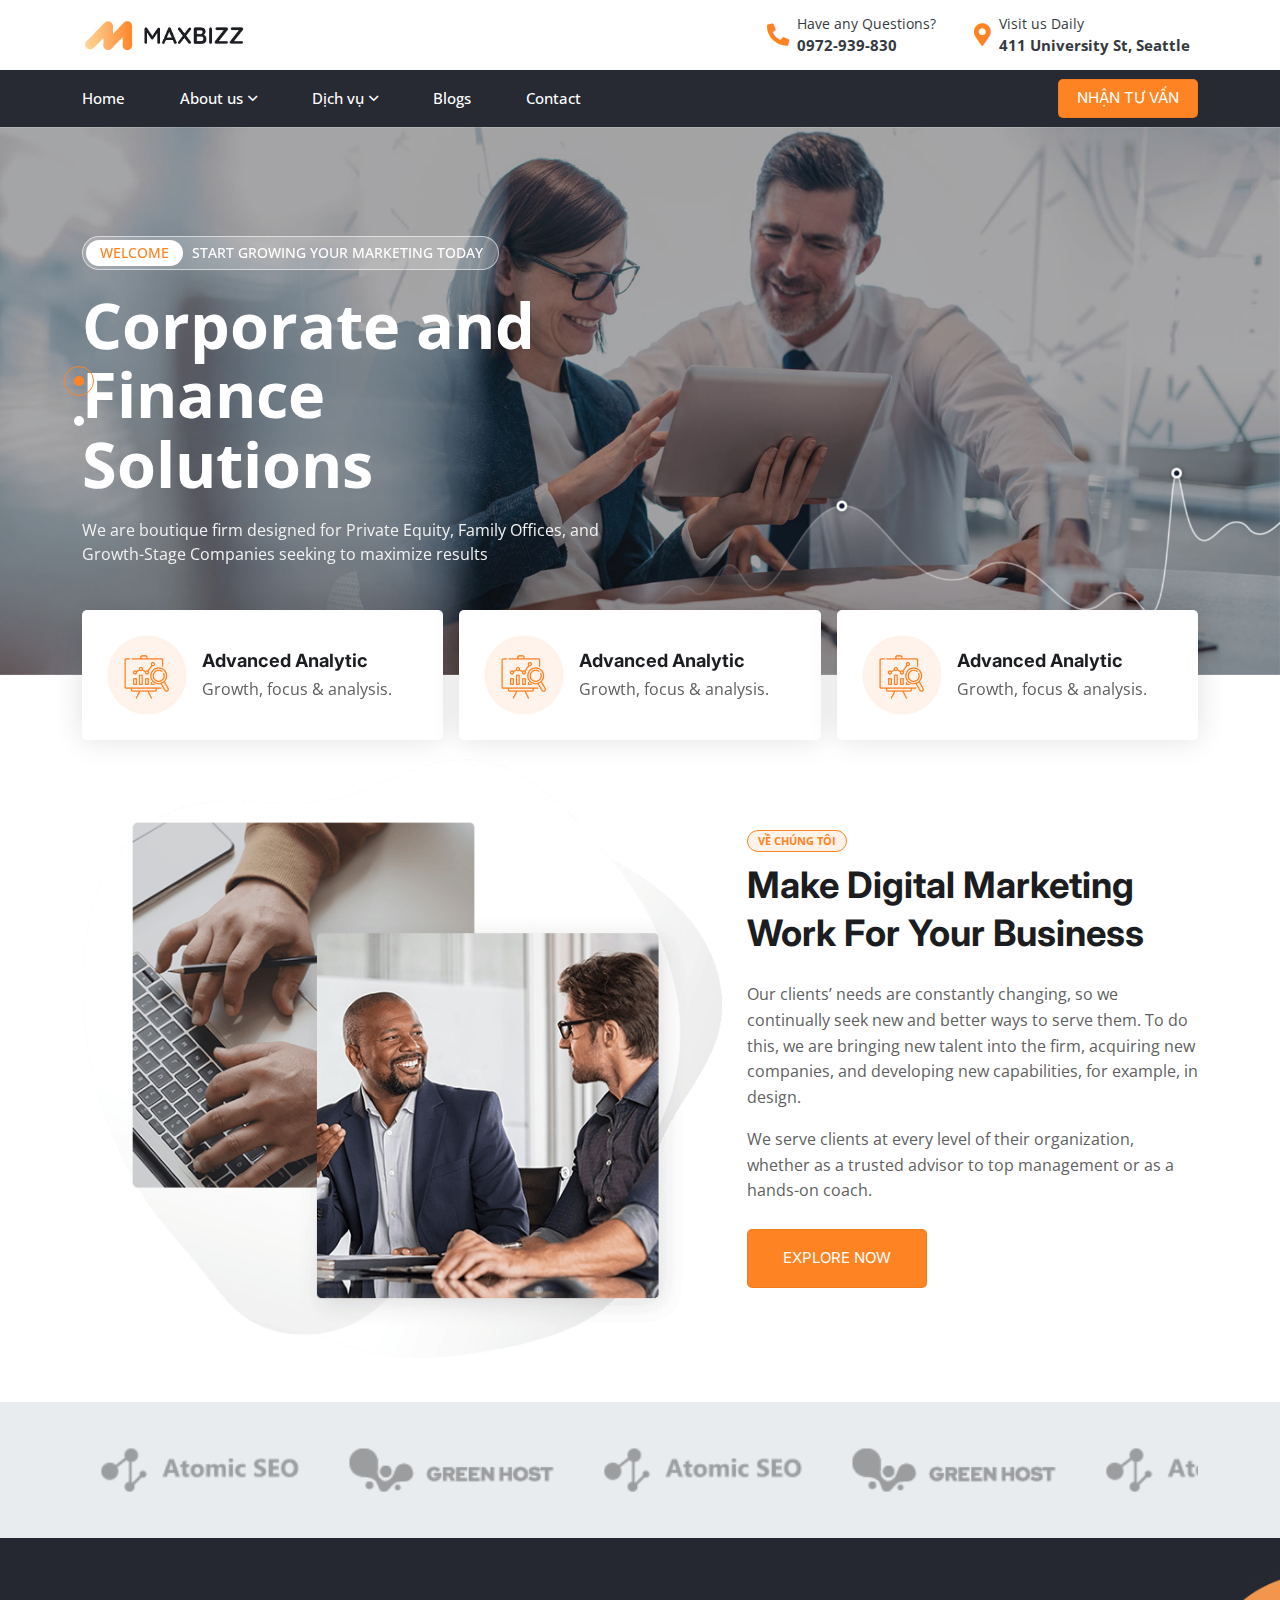
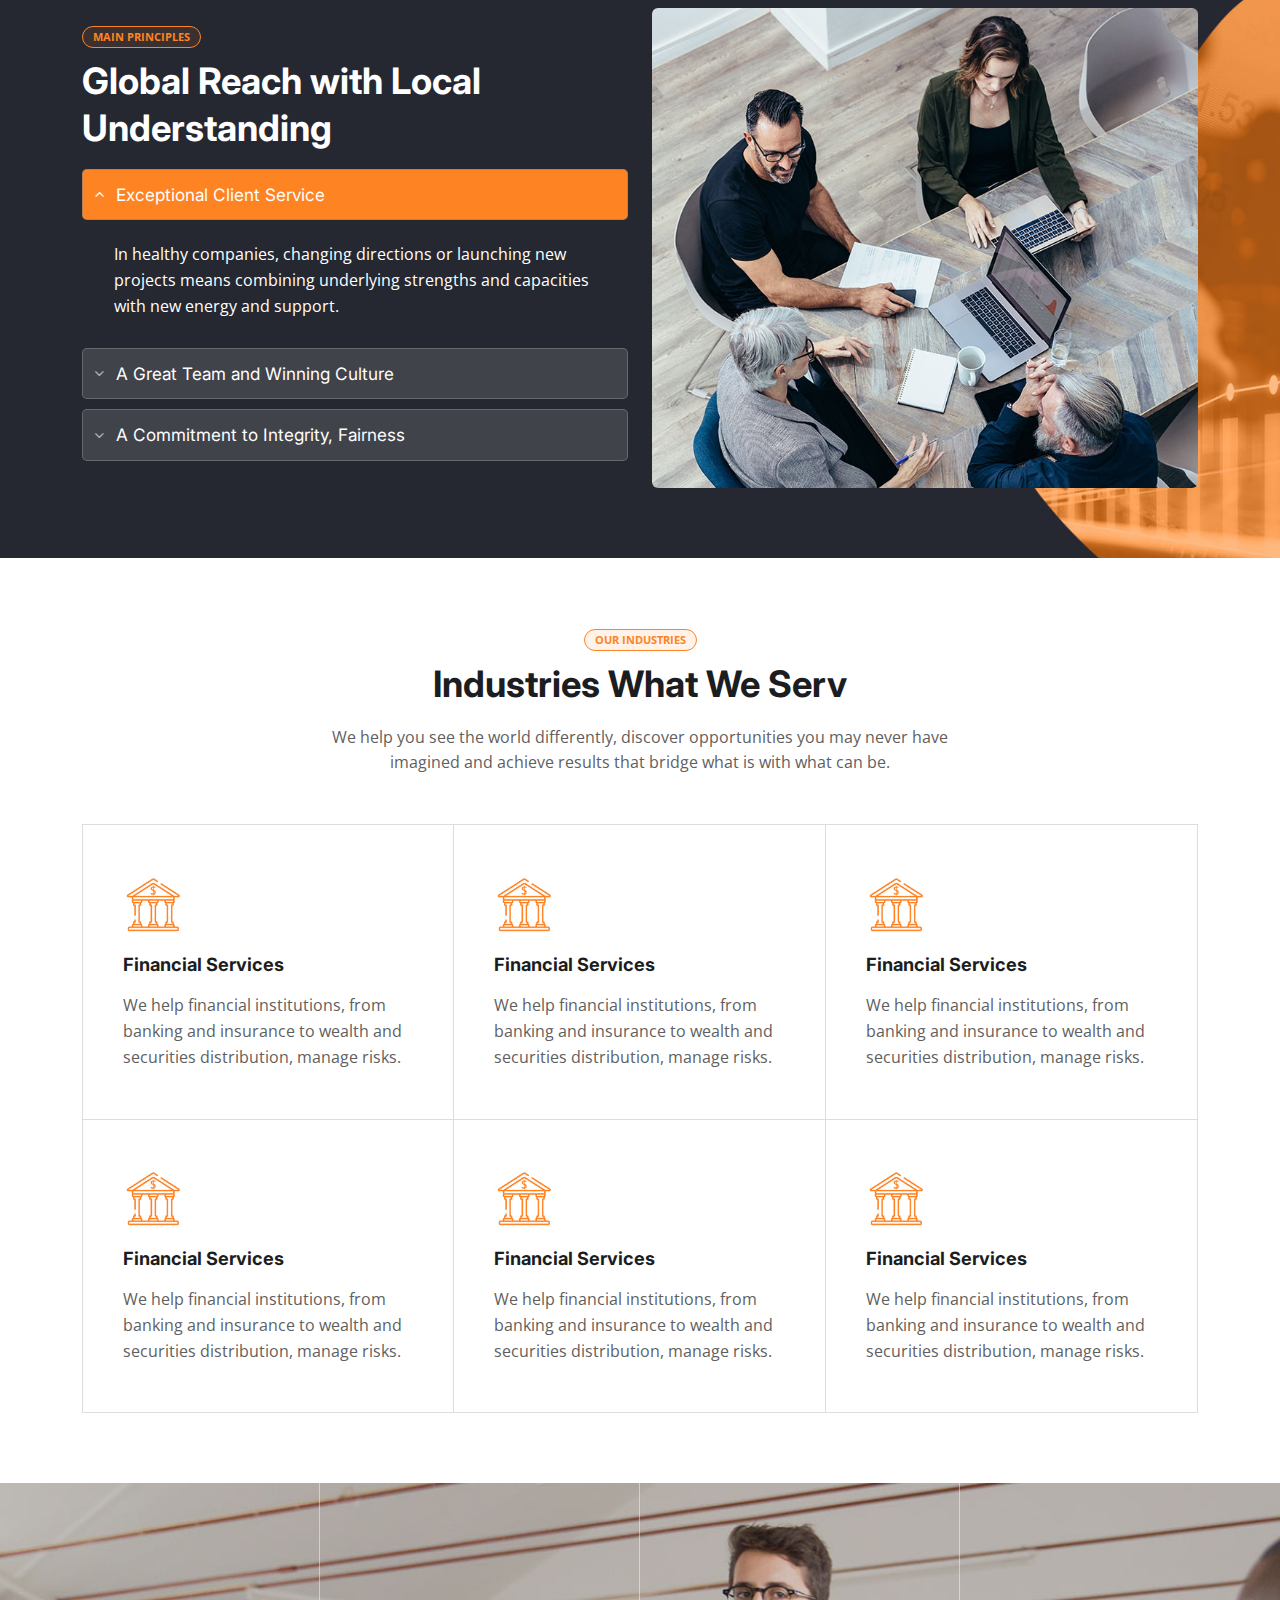
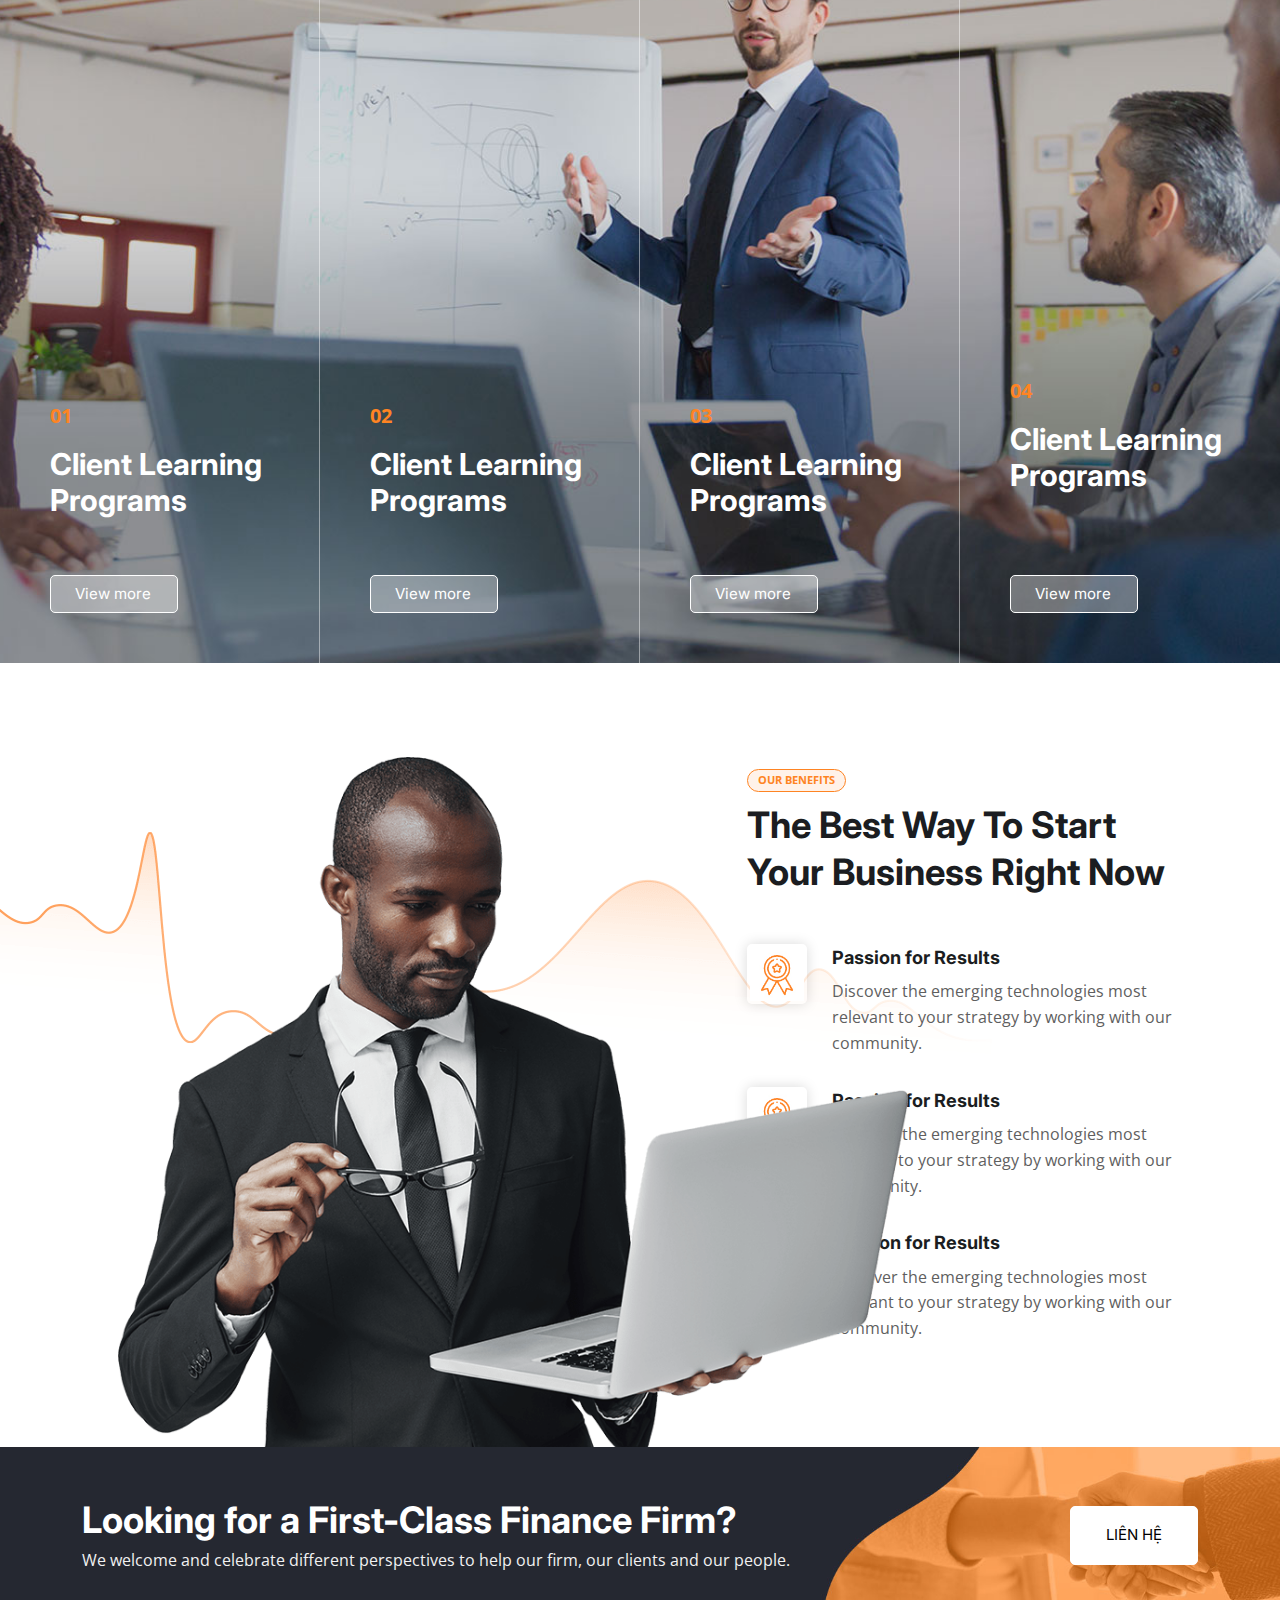
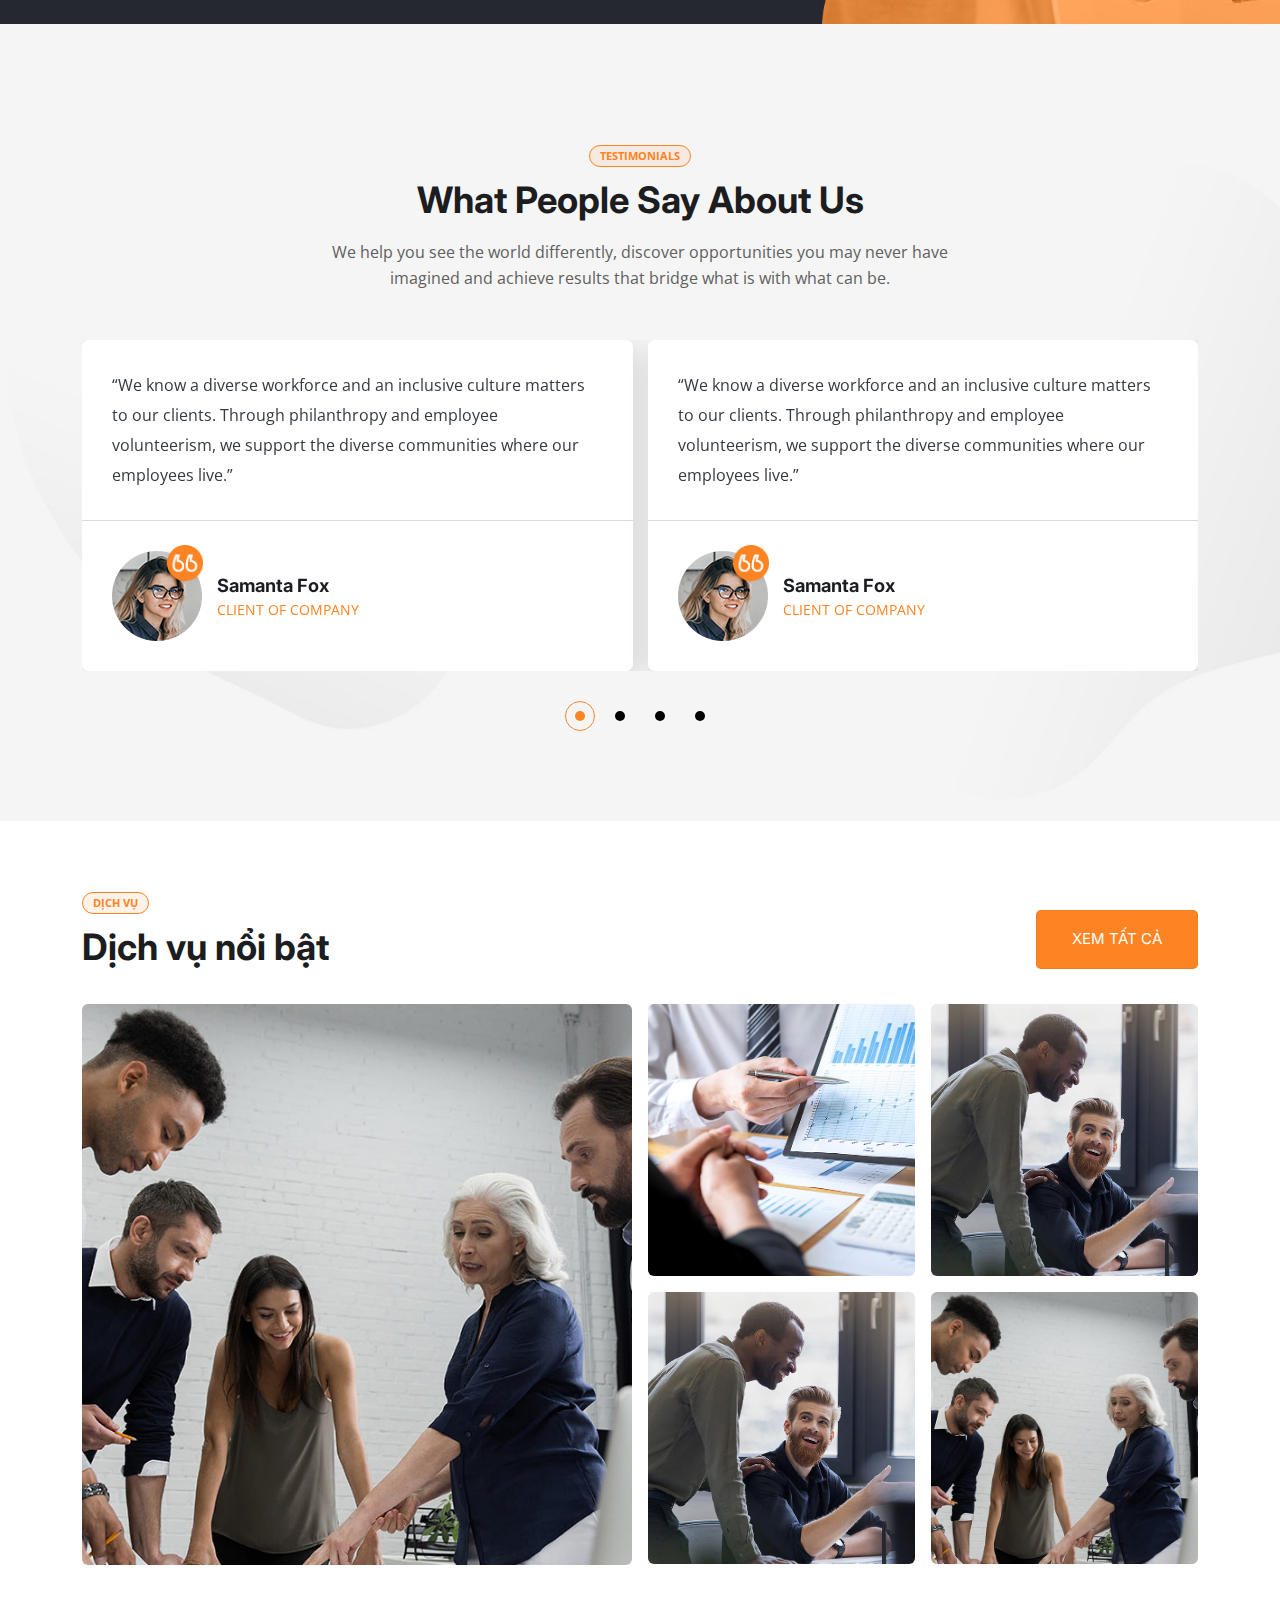
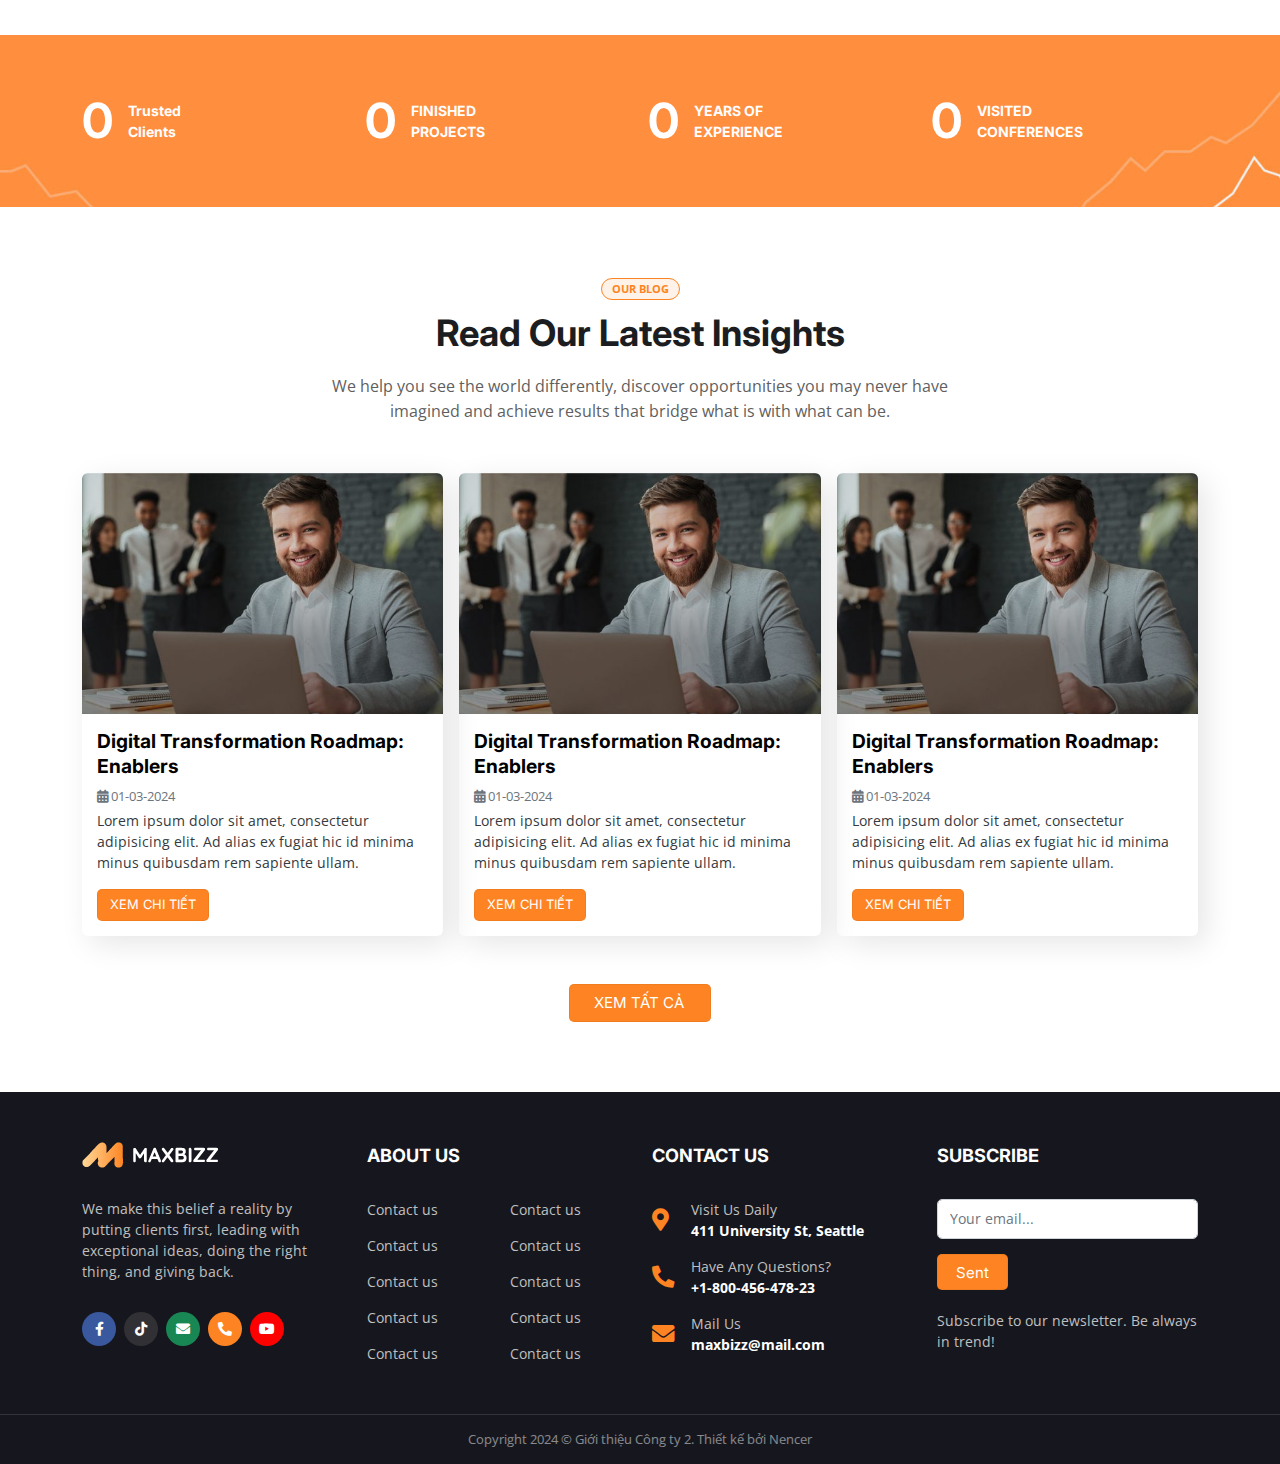
==== index.html @ 9e30296d "Update" ====
<!DOCTYPE html>
<html lang="vi">
<head>
	<meta charset="UTF-8">
	<meta name="viewport"
	      content="width=device-width, user-scalable=no, initial-scale=1.0, maximum-scale=1.0, minimum-scale=1.0">

	<title>Giới thiệu doanh nghiệp</title>
	<meta name="description" content="Giới thiệu doanh nghiệp">
	<meta name="author" content="">

	<meta property="og:title" content="Giới thiệu doanh nghiệp">
	<meta property="og:type" content="website">
	<meta property="og:url" content="">
	<meta property="og:description" content="Giới thiệu doanh nghiệp">
	<meta property="og:image" content="./assets/images/logo.png">

	<link rel="preconnect" href="https://fonts.googleapis.com">
	<link rel="preconnect" href="https://fonts.gstatic.com" crossorigin>
	<link href="https://fonts.googleapis.com/css2?family=Inter:wght@400;700&family=Open+Sans:ital,wght@0,300..800;1,300..800&display=swap"
	      rel="stylesheet">


	<link rel="icon" href="./assets/images/favicon.png">
	<link rel="apple-touch-icon" href="./assets/images/favicon.png">
	<link rel="stylesheet" href="./assets/plugins/bootstrap/css/bootstrap.min.css">
	<link rel="stylesheet" href="./assets/plugins/swiper/swiper-bundle.min.css">
	<link rel="stylesheet" href="./assets/plugins/fancybox/fancybox.min.css">
	<link rel="stylesheet" href="./assets/fonts/fontawesome/css/all.min.css">
	<link rel="stylesheet" href="./assets/css/base.css">
	<link rel="stylesheet" href="./assets/css/style.css">
	<link rel="stylesheet" href="./assets/css/responsive.css">

	<style>
		:root {
			--primary-color: #fe8423;
			--primary-hover: #e0741e;
			--primary-rgb: 254, 132, 35;
		}
	</style>
</head>
<body>

<div id="header" class="header">
	<div class="header-top">
		<div class="container">
			<div class="header-inner">
				<div class="header-logo">
					<a href="" class="d-inline-block align-middle">
						<img src="./assets/images/logo.jpg" height="40px" class="mw-100" alt="">
					</a>
				</div>
				<div class="header-contact">
					<div class="header-contact_item position-relative overflow-hidden">
						<div class="header-contact_item__icon">
							<i class="fas fa-phone-alt"></i>
						</div>
						<div class="header-contact_item__content">
							<div class="header-content_item__text">
								Have any Questions?
							</div>
							<div class="header-content_item__title">
								0972-939-830
							</div>
						</div>
						<a href="" class="stretched-link"></a>
					</div>
					<div class="header-contact_item position-relative overflow-hidden">
						<div class="header-contact_item__icon">
							<i class="fas fa-map-marker-alt"></i>
						</div>
						<div class="header-contact_item__content">
							<div class="header-content_item__text">
								Visit us Daily
							</div>
							<div class="header-content_item__title">
								411 University St, Seattle
							</div>
						</div>
						<a href="" class="stretched-link"></a>
					</div>
				</div>
				<div class="header-hamburger d-flex d-lg-none">
					<button type="button" class="hamburger-button" id="hamburger-button">
						<span></span>
						<span></span>
						<span></span>
						<span></span>
					</button>
				</div>
			</div>
		</div>
	</div>
	<div class="header-bottom">
		<div class="container">
			<div class="hstack justify-content-between">
				<div id="header-navigation" class="header-navigation">
					<ul>
						<li>
							<a href="">Home</a>
						</li>
						<li>
							<a href="">
								About us
								<i class="far fa-angle-down"></i>
							</a>
							<ul>
								<li>
									<a href="">Our Team</a>
								</li>
								<li>
									<a href="">Single Team</a>
								</li>
							</ul>
						</li>
						<li>
							<a href="">
								Dịch vụ
								<i class="far fa-angle-down"></i>
							</a>
							<ul>
								<li>
									<a href="">Dịch vụ 1</a>
								</li>
								<li>
									<a href="">Dịch vụ 2</a>
								</li>
								<li>
									<a href="">Dịch vụ 3</a>
								</li>
								<li>
									<a href="">Dịch vụ 4</a>
								</li>
								<li>
									<a href="">Dịch vụ 5</a>
								</li>
							</ul>
						</li>
						<li>
							<a href="">Blogs</a>
						</li>
						<li>
							<a href="">Contact</a>
						</li>
					</ul>
				</div>
				<div class="heading-button">
					<a class="button-theme button-theme_primary button-theme_small" href="./lien-he.html">Nhận tư
					                                                                                      vấn</a>
				</div>
			</div>
		</div>
	</div>
	<div class="header-overlay" id="header-overlay"></div>
</div>

<div id="main" class="main">
	<div class="section-hero">
		<div class="slider-theme position-relative" id="slider-hero">
			<div class="swiper">
				<div class="swiper-wrapper">
					<div class="swiper-slide">
						<div class="hero-item">
							<div class="hero-bg background-cover"
							     style="background-image: url('./assets/images/hero-1.jpg')"></div>
							<div class="hero-content">
								<div class="container">
									<div class="row">
										<div class="col-lg-6">
											<div class="hero-content_sub">
												<div class="hero-content_sub__inner">
													<span>
														Welcome
													</span>
													Start growing your marketing today
												</div>
											</div>
											<div class="hero-content_title">
												Corporate and <br>
												Finance Solutions
											</div>
											<div class="hero-content_desc">
												We are boutique firm designed for Private Equity, Family Offices, and
												Growth-Stage Companies seeking to maximize results
											</div>
										</div>
									</div>
								</div>
							</div>
						</div>
					</div>
					<div class="swiper-slide">
						<div class="hero-item">
							<div class="hero-bg background-cover"
							     style="background-image: url('./assets/images/hero-2.jpg')"></div>
							<div class="hero-content">
								<div class="container">
									<div class="row">
										<div class="col-lg-6">
											<div class="hero-content_sub">
												<div class="hero-content_sub__inner">
													<span>
														Welcome
													</span>
													Start growing your marketing today
												</div>
											</div>
											<div class="hero-content_title">
												Corporate and <br>
												Finance Solutions
											</div>
											<div class="hero-content_desc">
												We are boutique firm designed for Private Equity, Family Offices, and
												Growth-Stage Companies seeking to maximize results
											</div>
										</div>
									</div>
								</div>
							</div>
						</div>
					</div>
				</div>
			</div>
			<div class="slider-pagination"></div>
		</div>
	</div>
	<div class="section-gap section-icons">
		<div class="container">
			<div class="row g-0 g-md-3">
				<div class="col-md-4">
					<div class="icon-box">
						<div class="icon-image">
							<img src="./assets/images/icon-1.jpg" class="img-fluid" alt="">
						</div>
						<div class="icon-content">
							<div class="icon-content_title">
								Advanced Analytic
							</div>
							<div class="icon-content_desc">
								<p>Growth, focus &amp; analysis.</p>
							</div>
						</div>
					</div>
				</div>
				<div class="col-md-4">
					<div class="icon-box">
						<div class="icon-image">
							<img src="./assets/images/icon-1.jpg" class="img-fluid" alt="">
						</div>
						<div class="icon-content">
							<div class="icon-content_title">
								Advanced Analytic
							</div>
							<div class="icon-content_desc">
								<p>Growth, focus &amp; analysis.</p>
							</div>
						</div>
					</div>
				</div>
				<div class="col-md-4">
					<div class="icon-box">
						<div class="icon-image">
							<img src="./assets/images/icon-1.jpg" class="img-fluid" alt="">
						</div>
						<div class="icon-content">
							<div class="icon-content_title">
								Advanced Analytic
							</div>
							<div class="icon-content_desc">
								<p>Growth, focus &amp; analysis.</p>
							</div>
						</div>
					</div>
				</div>
			</div>
		</div>
	</div>
	<div class="section-gap section-introduction">
		<div class="container">
			<div class="row align-items-center">
				<div class="col-lg-7">
					<div class="introduction-image">
						<img src="./assets/images/intro-1.png" class="img-fluid w-100" alt="">
					</div>
				</div>
				<div class="col-lg-5">
					<div class="section-heading mb-0">
						<div class="heading-sub">
							<span class="heading-sub_inner">
								Về chúng tôi
							</span>
						</div>
						<div class="heading-title">
							Make Digital Marketing <br>
							Work For Your Business
						</div>
						<div class="heading-desc">
							<p>Our clients’ needs are constantly changing, so we continually seek new and better ways to
							   serve them. To do this, we are bringing new talent into the firm, acquiring new
							   companies, and developing new capabilities, for example, in design.
							</p>
							<p>
								We serve clients at every level of their organization, whether as a trusted advisor to
								top management or as a hands-on coach.
							</p>
						</div>
						<div class="header-button">
							<a href="" class="button-theme button-theme_primary">
								EXPLORE NOW
							</a>
						</div>
					</div>
				</div>
			</div>
		</div>
	</div>
	<div class="section-gap section-logos">
		<div class="container">
			<div class="slider-theme position-relative" id="slider-logos">
				<div class="swiper">
					<div class="swiper-wrapper">
						<div class="swiper-slide">
							<div class="logo-item">
								<img src="./assets/images/logo-1.png" class="img-fluid w-100" alt="">
							</div>
						</div>
						<div class="swiper-slide">
							<div class="logo-item">
								<img src="./assets/images/logo-2.png" class="img-fluid w-100" alt="">
							</div>
						</div>
						<div class="swiper-slide">
							<div class="logo-item">
								<img src="./assets/images/logo-1.png" class="img-fluid w-100" alt="">
							</div>
						</div>
						<div class="swiper-slide">
							<div class="logo-item">
								<img src="./assets/images/logo-2.png" class="img-fluid w-100" alt="">
							</div>
						</div>
						<div class="swiper-slide">
							<div class="logo-item">
								<img src="./assets/images/logo-1.png" class="img-fluid w-100" alt="">
							</div>
						</div>
						<div class="swiper-slide">
							<div class="logo-item">
								<img src="./assets/images/logo-2.png" class="img-fluid w-100" alt="">
							</div>
						</div>
						<div class="swiper-slide">
							<div class="logo-item">
								<img src="./assets/images/logo-1.png" class="img-fluid w-100" alt="">
							</div>
						</div>
						<div class="swiper-slide">
							<div class="logo-item">
								<img src="./assets/images/logo-2.png" class="img-fluid w-100" alt="">
							</div>
						</div>
						<div class="swiper-slide">
							<div class="logo-item">
								<img src="./assets/images/logo-1.png" class="img-fluid w-100" alt="">
							</div>
						</div>
						<div class="swiper-slide">
							<div class="logo-item">
								<img src="./assets/images/logo-2.png" class="img-fluid w-100" alt="">
							</div>
						</div>
						<div class="swiper-slide">
							<div class="logo-item">
								<img src="./assets/images/logo-1.png" class="img-fluid w-100" alt="">
							</div>
						</div>
						<div class="swiper-slide">
							<div class="logo-item">
								<img src="./assets/images/logo-2.png" class="img-fluid w-100" alt="">
							</div>
						</div>
						<div class="swiper-slide">
							<div class="logo-item">
								<img src="./assets/images/logo-1.png" class="img-fluid w-100" alt="">
							</div>
						</div>
						<div class="swiper-slide">
							<div class="logo-item">
								<img src="./assets/images/logo-2.png" class="img-fluid w-100" alt="">
							</div>
						</div>
					</div>
				</div>
			</div>
		</div>
	</div>
	<div class="section-gap section-principles"
	     style="background-image: url('./assets/images/bg-principles.jpg')">
		<div class="container">
			<div class="row align-items-center">
				<div class="col-md-6">
					<div class="section-heading mb-3">
						<div class="heading-sub">
							<span class="heading-sub_inner">
								MAIN PRINCIPLES
							</span>
						</div>
						<div class="heading-title text-white mb-0">
							Global Reach with Local Understanding
						</div>
					</div>
					<div class="principles-accordions" id="principles-accordions">
						<div class="accordion-item">
							<button class="accordion-button" type="button" data-bs-toggle="collapse"
							        data-bs-target="#principles-accordions-1" aria-expanded="true">
								<i class="fal fa-angle-down"></i>Exceptional Client Service
							</button>
							<div id="principles-accordions-1" class="accordion-collapse collapse show"
							     data-bs-parent="#principles-accordions">
								<div class="accordion-body">
									<p>
										In healthy companies, changing directions or launching new projects means
										combining underlying strengths and capacities with new energy and support.
									</p>
								</div>
							</div>
						</div>
						<div class="accordion-item">
							<button class="accordion-button" type="button" data-bs-toggle="collapse"
							        data-bs-target="#principles-accordions-2" aria-expanded="false">
								<i class="fal fa-angle-down"></i>A Great Team and Winning Culture
							</button>
							<div id="principles-accordions-2" class="accordion-collapse collapse"
							     data-bs-parent="#principles-accordions">
								<div class="accordion-body">
									<p>
										In healthy companies, changing directions or launching new projects means
										combining underlying strengths and capacities with new energy and support.
									</p>
								</div>
							</div>
						</div>
						<div class="accordion-item">
							<button class="accordion-button" type="button" data-bs-toggle="collapse"
							        data-bs-target="#principles-accordions-3" aria-expanded="false">
								<i class="fal fa-angle-down"></i>A Commitment to Integrity, Fairness
							</button>
							<div id="principles-accordions-3" class="accordion-collapse collapse"
							     data-bs-parent="#principles-accordions">
								<div class="accordion-body">
									<p>
										In healthy companies, changing directions or launching new projects means
										combining underlying strengths and capacities with new energy and support.
									</p>
								</div>
							</div>
						</div>
					</div>
				</div>
				<div class="col-md-6">
					<div class="rounded-2 overflow-hidden">
						<img src="./assets/images/img-principles.jpg" class="img-fluid w-100" alt="">
					</div>
				</div>
			</div>
		</div>
	</div>
	<div class="section-gap section-industries">
		<div class="container">
			<div class="section-heading text-center mb-lg-5">
				<div class="heading-sub">
					<span class="heading-sub_inner">
						OUR INDUSTRIES

					</span>
				</div>
				<div class="heading-title mb-3">
					Industries What We Serv
				</div>
				<div class="heading-desc">
					<p>We help you see the world differently, discover opportunities you may never have
						<br>imagined and achieve results that bridge what is with what can be.
					</p>
				</div>
			</div>
			<div class="industries-grid">
				<div class="industries-item">
					<div class="industries-item_inner">
						<div class="industries-item_icon">
							<img src="./assets/images/industries-1.jpg" alt="">
						</div>
						<div class="industries-item_title">
							Financial Services
						</div>
						<div class="industries-item_desc">
							<p>
								We help financial institutions, from banking and insurance to wealth and securities
								distribution, manage risks.
							</p>
						</div>
					</div>
				</div>
				<div class="industries-item">
					<div class="industries-item_inner">
						<div class="industries-item_icon">
							<img src="./assets/images/industries-1.jpg" alt="">
						</div>
						<div class="industries-item_title">
							Financial Services
						</div>
						<div class="industries-item_desc">
							<p>
								We help financial institutions, from banking and insurance to wealth and securities
								distribution, manage risks.
							</p>
						</div>
					</div>
				</div>
				<div class="industries-item">
					<div class="industries-item_inner">
						<div class="industries-item_icon">
							<img src="./assets/images/industries-1.jpg" alt="">
						</div>
						<div class="industries-item_title">
							Financial Services
						</div>
						<div class="industries-item_desc">
							<p>
								We help financial institutions, from banking and insurance to wealth and securities
								distribution, manage risks.
							</p>
						</div>
					</div>
				</div>
				<div class="industries-item">
					<div class="industries-item_inner">
						<div class="industries-item_icon">
							<img src="./assets/images/industries-1.jpg" alt="">
						</div>
						<div class="industries-item_title">
							Financial Services
						</div>
						<div class="industries-item_desc">
							<p>
								We help financial institutions, from banking and insurance to wealth and securities
								distribution, manage risks.
							</p>
						</div>
					</div>
				</div>
				<div class="industries-item">
					<div class="industries-item_inner">
						<div class="industries-item_icon">
							<img src="./assets/images/industries-1.jpg" alt="">
						</div>
						<div class="industries-item_title">
							Financial Services
						</div>
						<div class="industries-item_desc">
							<p>
								We help financial institutions, from banking and insurance to wealth and securities
								distribution, manage risks.
							</p>
						</div>
					</div>
				</div>
				<div class="industries-item">
					<div class="industries-item_inner">
						<div class="industries-item_icon">
							<img src="./assets/images/industries-1.jpg" alt="">
						</div>
						<div class="industries-item_title">
							Financial Services
						</div>
						<div class="industries-item_desc">
							<p>
								We help financial institutions, from banking and insurance to wealth and securities
								distribution, manage risks.
							</p>
						</div>
					</div>
				</div>
			</div>
		</div>
	</div>
	<div class="section-gap section-services"
	     style="background-image: url('./assets/images/bg-service.jpg')">
		<div class="service-list" id="handleTranslateService">
			<div class="service-item handleTranslateServiceItem">
				<div class="service-item_header">
					<div class="service-item_number">
						01
					</div>
					<div class="service-item_title">
						Client Learning <br>Programs
					</div>
				</div>
				<div class="service-item_text handleTranslateServiceItemText">
					<p>
						Accelerate your innovation and transformation with a fully integrated suite of capabilities that
						puts digital at the heart of everything you do.
					</p>
				</div>
				<div class="service-item_button">
					<a href="" class="button-theme button-theme_small button-theme_opacity button-theme_icon">
						<span>View more</span>
						<i class="fal fa-angle-right"></i>
					</a>
				</div>
			</div>
			<div class="service-item handleTranslateServiceItem">
				<div class="service-item_header">
					<div class="service-item_number">
						02
					</div>
					<div class="service-item_title">
						Client Learning <br>Programs
					</div>
				</div>
				<div class="service-item_text handleTranslateServiceItemText">
					<p>
						Accelerate your innovation and transformation with a fully integrated suite of capabilities that
						puts digital at the heart of everything you do.
					</p>
				</div>
				<div class="service-item_button">
					<a href="" class="button-theme button-theme_small button-theme_opacity button-theme_icon">
						<span>View more</span>
						<i class="fal fa-angle-right"></i>
					</a>
				</div>
			</div>
			<div class="service-item handleTranslateServiceItem">
				<div class="service-item_header">
					<div class="service-item_number">
						03
					</div>
					<div class="service-item_title">
						Client Learning <br>Programs
					</div>
				</div>
				<div class="service-item_text handleTranslateServiceItemText">
					<p>
						Accelerate your innovation and transformation with a fully integrated suite of capabilities that
						puts digital at the heart of everything you do.
					</p>
				</div>
				<div class="service-item_button">
					<a href="" class="button-theme button-theme_small button-theme_opacity button-theme_icon">
						<span>View more</span>
						<i class="fal fa-angle-right"></i>
					</a>
				</div>
			</div>
			<div class="service-item handleTranslateServiceItem">
				<div class="service-item_header">
					<div class="service-item_number">
						04
					</div>
					<div class="service-item_title">
						Client Learning <br>Programs
					</div>
				</div>
				<div class="service-item_text handleTranslateServiceItemText">
					<p>
						Accelerate your innovation and transformation with a fully integrated suite of capabilities that
						puts digital at the heart of everything you do.
					</p>
					<p>
						Accelerate your innovation and transformation with a fully integrated suite of capabilities that
						puts digital at the heart of everything you do.
					</p>
				</div>
				<div class="service-item_button">
					<a href="" class="button-theme button-theme_small button-theme_opacity button-theme_icon">
						<span>View more</span>
						<i class="fal fa-angle-right"></i>
					</a>
				</div>
			</div>
		</div>
	</div>
	<div class="section-gap section-benefits"
	     style="background-image: url('./assets/images/bg-benefits.png')">
		<div class="benefits-bg" style="background-image: url('./assets/images/img-benefits.png')"></div>
		<div class="container">
			<div class="row justify-content-end">
				<div class="col-md-5">
					<div class="section-heading mb-5">
						<div class="heading-sub">
							<span class="heading-sub_inner">
								OUR BENEFITS
							</span>
						</div>
						<div class="heading-title">
							The Best Way To Start Your Business Right Now
						</div>
					</div>
					<div class="benefits-list">
						<div class="benefits-item">
							<div class="benefits-item_icon">
								<img src="./assets/images/benefits-icon.jpg" class="img-fluid" alt="">
							</div>
							<div class="benefits-item_content">
								<div class="benefits-item_title">
									Passion for Results
								</div>
								<div class="benefits-item_desc">
									<p>
										Discover the emerging technologies most relevant to your strategy by working
										with our community.
									</p>
								</div>
							</div>
						</div>
						<div class="benefits-item">
							<div class="benefits-item_icon">
								<img src="./assets/images/benefits-icon.jpg" class="img-fluid" alt="">
							</div>
							<div class="benefits-item_content">
								<div class="benefits-item_title">
									Passion for Results
								</div>
								<div class="benefits-item_desc">
									<p>
										Discover the emerging technologies most relevant to your strategy by working
										with our community.
									</p>
								</div>
							</div>
						</div>
						<div class="benefits-item">
							<div class="benefits-item_icon">
								<img src="./assets/images/benefits-icon.jpg" class="img-fluid" alt="">
							</div>
							<div class="benefits-item_content">
								<div class="benefits-item_title">
									Passion for Results
								</div>
								<div class="benefits-item_desc">
									<p>
										Discover the emerging technologies most relevant to your strategy by working
										with our community.
									</p>
								</div>
							</div>
						</div>
					</div>
				</div>
			</div>
		</div>
	</div>
	<div class="section-gap section-banner"
	     style="background-image: url('./assets/images/bg-banner.jpg')">
		<div class="container">
			<div class="row g-3 align-items-center">
				<div class="col-md-9 col-12">
					<div class="section-heading mb-0">
						<div class="heading-title mb-1 text-white">
							Looking for a First-Class Finance Firm?
						</div>
						<div class="heading-desc mb-0">
							We welcome and celebrate different perspectives to help our firm, our clients and our
							people.
						</div>
					</div>
				</div>
				<div class="col-md-3 col-12 text-md-end">
					<a href="" class="button-theme button-theme_light">
						Liên hệ
					</a>
				</div>
			</div>
		</div>
	</div>
	<div class="section-gap section-testimonials"
	     style="background-image: url('./assets/images/bg-testimonials.jpg')">
		<div class="container">
			<div class="section-heading text-center mb-lg-5">
				<div class="heading-sub">
					<span class="heading-sub_inner">
						TESTIMONIALS
					</span>
				</div>
				<div class="heading-title mb-3">
					What People Say About Us
				</div>
				<div class="heading-desc">
					<p>We help you see the world differently, discover opportunities you may never have
						<br>imagined and achieve results that bridge what is with what can be.
					</p>
				</div>
			</div>
			<div class="slider-theme position-relative" id="slider-testimonials">
				<div class="swiper h-auto">
					<div class="swiper-wrapper h-auto">
						<div class="swiper-slide h-100">
							<div class="testimonials-card card border-0">
								<div class="card-text">
									<p>
										“We know a diverse workforce and an inclusive culture matters to our clients.
										Through philanthropy and employee volunteerism, we support the diverse
										communities where our employees live.”
									</p>
								</div>
								<div class="card-body">
									<div class="card-image">
										<div class="card-image_avatar">
											<img src="./assets/images/img-testimonials.png" class="img-fluid" alt="">
										</div>
										<div class="card-image_icon">
											<img src="./assets/images/icon-testimonials.png" class="img-fluid" alt="">
										</div>
									</div>
									<div class="card-content">
										<div class="card-title">
											Samanta Fox
										</div>
										<div class="card-sub">
											Client of company
										</div>
									</div>
								</div>
							</div>
						</div>
						<div class="swiper-slide h-100">
							<div class="testimonials-card card border-0">
								<div class="card-text">
									<p>
										“We know a diverse workforce and an inclusive culture matters to our clients.
										Through philanthropy and employee volunteerism, we support the diverse
										communities where our employees live.”
									</p>
								</div>
								<div class="card-body">
									<div class="card-image">
										<div class="card-image_avatar">
											<img src="./assets/images/img-testimonials.png" class="img-fluid" alt="">
										</div>
										<div class="card-image_icon">
											<img src="./assets/images/icon-testimonials.png" class="img-fluid" alt="">
										</div>
									</div>
									<div class="card-content">
										<div class="card-title">
											Samanta Fox
										</div>
										<div class="card-sub">
											Client of company
										</div>
									</div>
								</div>
							</div>
						</div>
						<div class="swiper-slide h-100">
							<div class="testimonials-card card border-0">
								<div class="card-text">
									<p>
										“We know a diverse workforce and an inclusive culture matters to our clients.
										Through philanthropy and employee volunteerism, we support the diverse
										communities where our employees live.”
									</p>
								</div>
								<div class="card-body">
									<div class="card-image">
										<div class="card-image_avatar">
											<img src="./assets/images/img-testimonials.png" class="img-fluid" alt="">
										</div>
										<div class="card-image_icon">
											<img src="./assets/images/icon-testimonials.png" class="img-fluid" alt="">
										</div>
									</div>
									<div class="card-content">
										<div class="card-title">
											Samanta Fox
										</div>
										<div class="card-sub">
											Client of company
										</div>
									</div>
								</div>
							</div>
						</div>
						<div class="swiper-slide h-100">
							<div class="testimonials-card card border-0">
								<div class="card-text">
									<p>
										“We know a diverse workforce and an inclusive culture matters to our clients.
										Through philanthropy and employee volunteerism, we support the diverse
										communities where our employees live.”
									</p>
								</div>
								<div class="card-body">
									<div class="card-image">
										<div class="card-image_avatar">
											<img src="./assets/images/img-testimonials.png" class="img-fluid" alt="">
										</div>
										<div class="card-image_icon">
											<img src="./assets/images/icon-testimonials.png" class="img-fluid" alt="">
										</div>
									</div>
									<div class="card-content">
										<div class="card-title">
											Samanta Fox
										</div>
										<div class="card-sub">
											Client of company
										</div>
									</div>
								</div>
							</div>
						</div>
						<div class="swiper-slide h-100">
							<div class="testimonials-card card border-0">
								<div class="card-text">
									<p>
										“We know a diverse workforce and an inclusive culture matters to our clients.
										Through philanthropy and employee volunteerism, we support the diverse
										communities where our employees live.”
									</p>
								</div>
								<div class="card-body">
									<div class="card-image">
										<div class="card-image_avatar">
											<img src="./assets/images/img-testimonials.png" class="img-fluid" alt="">
										</div>
										<div class="card-image_icon">
											<img src="./assets/images/icon-testimonials.png" class="img-fluid" alt="">
										</div>
									</div>
									<div class="card-content">
										<div class="card-title">
											Samanta Fox
										</div>
										<div class="card-sub">
											Client of company
										</div>
									</div>
								</div>
							</div>
						</div>
					</div>
				</div>
				<div class="slider-pagination"></div>
			</div>
		</div>
	</div>
	<div class="section-gap section-portfolio">
		<div class="container">
			<div class="d-lg-flex align-items-center gap-3 mb-3">
				<div class="section-heading mb-0">
					<div class="heading-sub">
						<span class="heading-sub_inner">
							Dịch vụ
						</span>
					</div>
					<div class="heading-title mb-3">
						Dịch vụ nổi bật
					</div>
				</div>
				<div class="text-lg-end text-center ms-lg-auto">
					<a href="" class="button-theme button-theme_primary w-100">
						Xem tất cả
					</a>
				</div>
			</div>
			<div class="row g-3">
				<div class="col-lg-6">
					<div class="portfolio-card card border-0">
						<div class="card-image ratio">
							<img src="./assets/images/portfolio-1.jpg" class="img-fluid" alt="">
						</div>
						<div class="card-content">
							<div class="card-title">Dịch vụ 1</div>
							<div class="card-text">
								Business
							</div>
						</div>
						<a href="" class="stretched-link"></a>
					</div>
				</div>
				<div class="col-lg-6">
					<div class="row g-3">
						<div class="col-6">
							<div class="portfolio-card card border-0">
								<div class="card-image ratio">
									<img src="./assets/images/portfolio-2.jpg" class="img-fluid" alt="">
								</div>
								<div class="card-content">
									<div class="card-title">Dịch vụ 2</div>
									<div class="card-text">
										Business
									</div>
								</div>
								<a href="" class="stretched-link"></a>
							</div>
						</div>
						<div class="col-6">
							<div class="portfolio-card card border-0">
								<div class="card-image ratio">
									<img src="./assets/images/portfolio-3.jpg" class="img-fluid" alt="">
								</div>
								<div class="card-content">
									<div class="card-title">Dịch vụ 3</div>
									<div class="card-text">
										Business
									</div>
								</div>
								<a href="" class="stretched-link"></a>
							</div>
						</div>
						<div class="col-6">
							<div class="portfolio-card card border-0">
								<div class="card-image ratio">
									<img src="./assets/images/portfolio-3.jpg" class="img-fluid" alt="">
								</div>
								<div class="card-content">
									<div class="card-title">Dịch vụ 3</div>
									<div class="card-text">
										Business
									</div>
								</div>
								<a href="" class="stretched-link"></a>
							</div>
						</div>
						<div class="col-6">
							<div class="portfolio-card card border-0">
								<div class="card-image ratio">
									<img src="./assets/images/portfolio-1.jpg" class="img-fluid" alt="">
								</div>
								<div class="card-content">
									<div class="card-title">Dịch vụ 4</div>
									<div class="card-text">
										Business
									</div>
								</div>
								<a href="" class="stretched-link"></a>
							</div>
						</div>
					</div>
				</div>
			</div>
		</div>
	</div>
	<div class="section-gap section-counter" id="handleCounter"
	     style="background-image: url('./assets/images/bg-counter.jpg')">
		<div class="container">
			<div class="row row-cols-2 row-cols-lg-4 g-3">
				<div class="col">
					<div class="counter-item">
						<div class="counter-item_number handleCounterItem" data-value="350">
							0
						</div>
						<div class="counter-item_title">
							Trusted
							<br>
							Clients
						</div>
					</div>
				</div>
				<div class="col">
					<div class="counter-item">
						<div class="counter-item_number handleCounterItem" data-value="215">
							0
						</div>
						<div class="counter-item_title">
							FINISHED
							<br>
							PROJECTS
						</div>
					</div>
				</div>
				<div class="col">
					<div class="counter-item">
						<div class="counter-item_number handleCounterItem" data-value="15">
							0
						</div>
						<div class="counter-item_title">
							YEARS OF
							<br>
							EXPERIENCE
						</div>
					</div>
				</div>
				<div class="col">
					<div class="counter-item">
						<div class="counter-item_number handleCounterItem" data-value="36">
							0
						</div>
						<div class="counter-item_title">
							VISITED
							<br>
							CONFERENCES
						</div>
					</div>
				</div>
			</div>
		</div>
	</div>
	<div class="section-gap section-article">
		<div class="container">
			<div class="section-heading text-center mb-lg-5">
				<div class="heading-sub">
					<span class="heading-sub_inner">
						OUR BLOG
					</span>
				</div>
				<div class="heading-title mb-3">
					Read Our Latest Insights
				</div>
				<div class="heading-desc">
					<p>We help you see the world differently, discover opportunities you may never have
						<br>imagined and achieve results that bridge what is with what can be.
					</p>
				</div>
			</div>
			<div class="row g-3">
				<div class="col-lg-4">
					<div class="article-card">
						<div class="card-image">
							<div class="ratio ratio-3x2">
								<img src="./assets/images/article-1.jpg" class="img-fluid" alt="">
							</div>
							<a href="" class="stretched-link"></a>
						</div>
						<div class="card-body">
							<div class="card-title">
								<a href="" class="d-inline-block align-middle">
									Digital Transformation Roadmap: Enablers
								</a>
							</div>
							<div class="card-time mt-1">
								<i class="fas fa-calendar-alt"></i>
								01-03-2024
							</div>
							<div class="card-text mt-1">
								<p>Lorem ipsum dolor sit amet, consectetur adipisicing elit. Ad alias ex fugiat hic id
								   minima minus quibusdam rem sapiente ullam.
								</p>
							</div>
							<div class="card-button mt-3">
								<a href="" class="button-theme button-theme_primary button-theme_extrasmall">Xem chi
								                                                                             tiết</a>
							</div>
						</div>
					</div>
				</div>
				<div class="col-lg-4">
					<div class="article-card">
						<div class="card-image">
							<div class="ratio ratio-3x2">
								<img src="./assets/images/article-1.jpg" class="img-fluid" alt="">
							</div>
							<a href="" class="stretched-link"></a>
						</div>
						<div class="card-body">
							<div class="card-title">
								<a href="" class="d-inline-block align-middle">
									Digital Transformation Roadmap: Enablers
								</a>
							</div>
							<div class="card-time mt-1">
								<i class="fas fa-calendar-alt"></i>
								01-03-2024
							</div>
							<div class="card-text mt-1">
								<p>Lorem ipsum dolor sit amet, consectetur adipisicing elit. Ad alias ex fugiat hic id
								   minima minus quibusdam rem sapiente ullam.
								</p>
							</div>
							<div class="card-button mt-3">
								<a href="" class="button-theme button-theme_primary button-theme_extrasmall">Xem chi
								                                                                             tiết</a>
							</div>
						</div>
					</div>
				</div>
				<div class="col-lg-4">
					<div class="article-card">
						<div class="card-image">
							<div class="ratio ratio-3x2">
								<img src="./assets/images/article-1.jpg" class="img-fluid" alt="">
							</div>
							<a href="" class="stretched-link"></a>
						</div>
						<div class="card-body">
							<div class="card-title">
								<a href="" class="d-inline-block align-middle">
									Digital Transformation Roadmap: Enablers
								</a>
							</div>
							<div class="card-time mt-1">
								<i class="fas fa-calendar-alt"></i>
								01-03-2024
							</div>
							<div class="card-text mt-1">
								<p>Lorem ipsum dolor sit amet, consectetur adipisicing elit. Ad alias ex fugiat hic id
								   minima minus quibusdam rem sapiente ullam.
								</p>
							</div>
							<div class="card-button mt-3">
								<a href="" class="button-theme button-theme_primary button-theme_extrasmall">Xem chi
								                                                                             tiết</a>
							</div>
						</div>
					</div>
				</div>
			</div>
			<div class="mt-5 text-center">
				<a href="" class="button-theme button-theme_small button-theme_primary button-theme_icon">
					<span>Xem tất cả</span>
					<i class="fal fa-angle-right"></i>
				</a>
			</div>
		</div>
	</div>
</div>

<footer id="footer" class="footer">
	<div class="footer-top">
		<div class="container">
			<div class="row g-4">
				<div class="col-lg-3">
					<div class="footer-item">
						<div class="footer-logo">
							<a href="" class="d-inline-block align-middle">
								<img src="./assets/images/logo-footer.png" class="img-fluid" alt="">
							</a>
						</div>
						<div class="footer-text">
							We make this belief a reality by putting clients first, leading with exceptional ideas,
							doing the right thing, and giving back.
						</div>
						<div class="footer-social">
							<a href="" class="footer-social_item footer-social_facebook">
								<i class="fab fa-facebook-f"></i>
							</a>
							<a href="" class="footer-social_item footer-social_tiktok">
								<i class="fab fa-tiktok"></i>
							</a>
							<a href="" class="footer-social_item footer-social_envelope">
								<i class="fas fa-envelope"></i>
							</a>
							<a href="" class="footer-social_item footer-social_phone">
								<i class="fas fa-phone-alt"></i>
							</a>
							<a href="" class="footer-social_item footer-social_youtube">
								<i class="fab fa-youtube"></i>
							</a>
						</div>
					</div>
				</div>
				<div class="col-lg-3 col-6">
					<div class="footer-item">
						<div class="footer-title">
							About us
						</div>
						<div class="row">
							<div class="col-lg-6">
								<div class="footer-list">
									<a href="" class="d-inline-block align-middle footer-list_item">
										Contact us
									</a>
									<a href="" class="d-inline-block align-middle footer-list_item">
										Contact us
									</a>
									<a href="" class="d-inline-block align-middle footer-list_item">
										Contact us
									</a>
									<a href="" class="d-inline-block align-middle footer-list_item">
										Contact us
									</a>
									<a href="" class="d-inline-block align-middle footer-list_item">
										Contact us
									</a>
								</div>
							</div>
							<div class="col-lg-6">
								<div class="footer-list">
									<a href="" class="d-inline-block align-middle footer-list_item">
										Contact us
									</a>
									<a href="" class="d-inline-block align-middle footer-list_item">
										Contact us
									</a>
									<a href="" class="d-inline-block align-middle footer-list_item">
										Contact us
									</a>
									<a href="" class="d-inline-block align-middle footer-list_item">
										Contact us
									</a>
									<a href="" class="d-inline-block align-middle footer-list_item">
										Contact us
									</a>
								</div>
							</div>
						</div>
					</div>
				</div>
				<div class="col-lg-3 col-6">
					<div class="footer-item">
						<div class="footer-title">
							Contact us
						</div>
						<div class="footer-contact">
							<a href="" class="footer-contact_item">
								<span class="footer-contact_item__icon">
									<i class="fas fa-map-marker-alt"></i>
								</span>
								<span class="footer-contact_item__content">
									<span class="footer-contact_item__title">
										Visit Us Daily
									</span>
									<span class="footer-contact_item__value">
										411 University St, Seattle
									</span>
								</span>
							</a>
							<a href="" class="footer-contact_item">
								<span class="footer-contact_item__icon">
									<i class="fas fa-phone-alt"></i>
								</span>
								<span class="footer-contact_item__content">
									<span class="footer-contact_item__title">
										Have Any Questions?
									</span>
									<span class="footer-contact_item__value">
										+1-800-456-478-23
									</span>
								</span>
							</a>
							<a href="" class="footer-contact_item">
								<span class="footer-contact_item__icon">
									<i class="fas fa-envelope"></i>
								</span>
								<span class="footer-contact_item__content">
									<span class="footer-contact_item__title">
										Mail Us
									</span>
									<span class="footer-contact_item__value">
										maxbizz@mail.com
									</span>
								</span>
							</a>
						</div>
					</div>
				</div>
				<div class="col-lg-3">
					<div class="footer-item">
						<div class="footer-title">
							SUBSCRIBE
						</div>
						<div class="footer-form">
							<form action="">
								<input type="text" class="form-control" placeholder="Your email...">
								<button type="submit"
								        class="button-theme button-theme_primary button-theme_small text-capitalize">
									Sent
								</button>
							</form>
						</div>
						<div class="footer-text">
							Subscribe to our newsletter. Be always in trend!
						</div>
					</div>
				</div>
			</div>
		</div>
	</div>
	<div class="footer-bottom">
		<div class="container">
			<div class="footer-copyright">
				Copyright 2024 © Giới thiệu Công ty 2. Thiết kế bởi <a href="" class="color-inherit">Nencer</a>
			</div>
		</div>
	</div>
</footer>

<script type="text/javascript" src="./assets/plugins/jquery.min.js"></script>
<script type="text/javascript"
        src="./assets/plugins/bootstrap/js/bootstrap.bundle.min.js"></script>
<script type="text/javascript" src="./assets/plugins/swiper/swiper-bundle.min.js"></script>
<script type="text/javascript" src="./assets/plugins/fancybox/fancybox.min.js"></script>
<script type="text/javascript" src="./assets/plugins/isotope.min.js"></script>
<script type="text/javascript" src="./assets/js/app.js"></script>
</body>
</html>
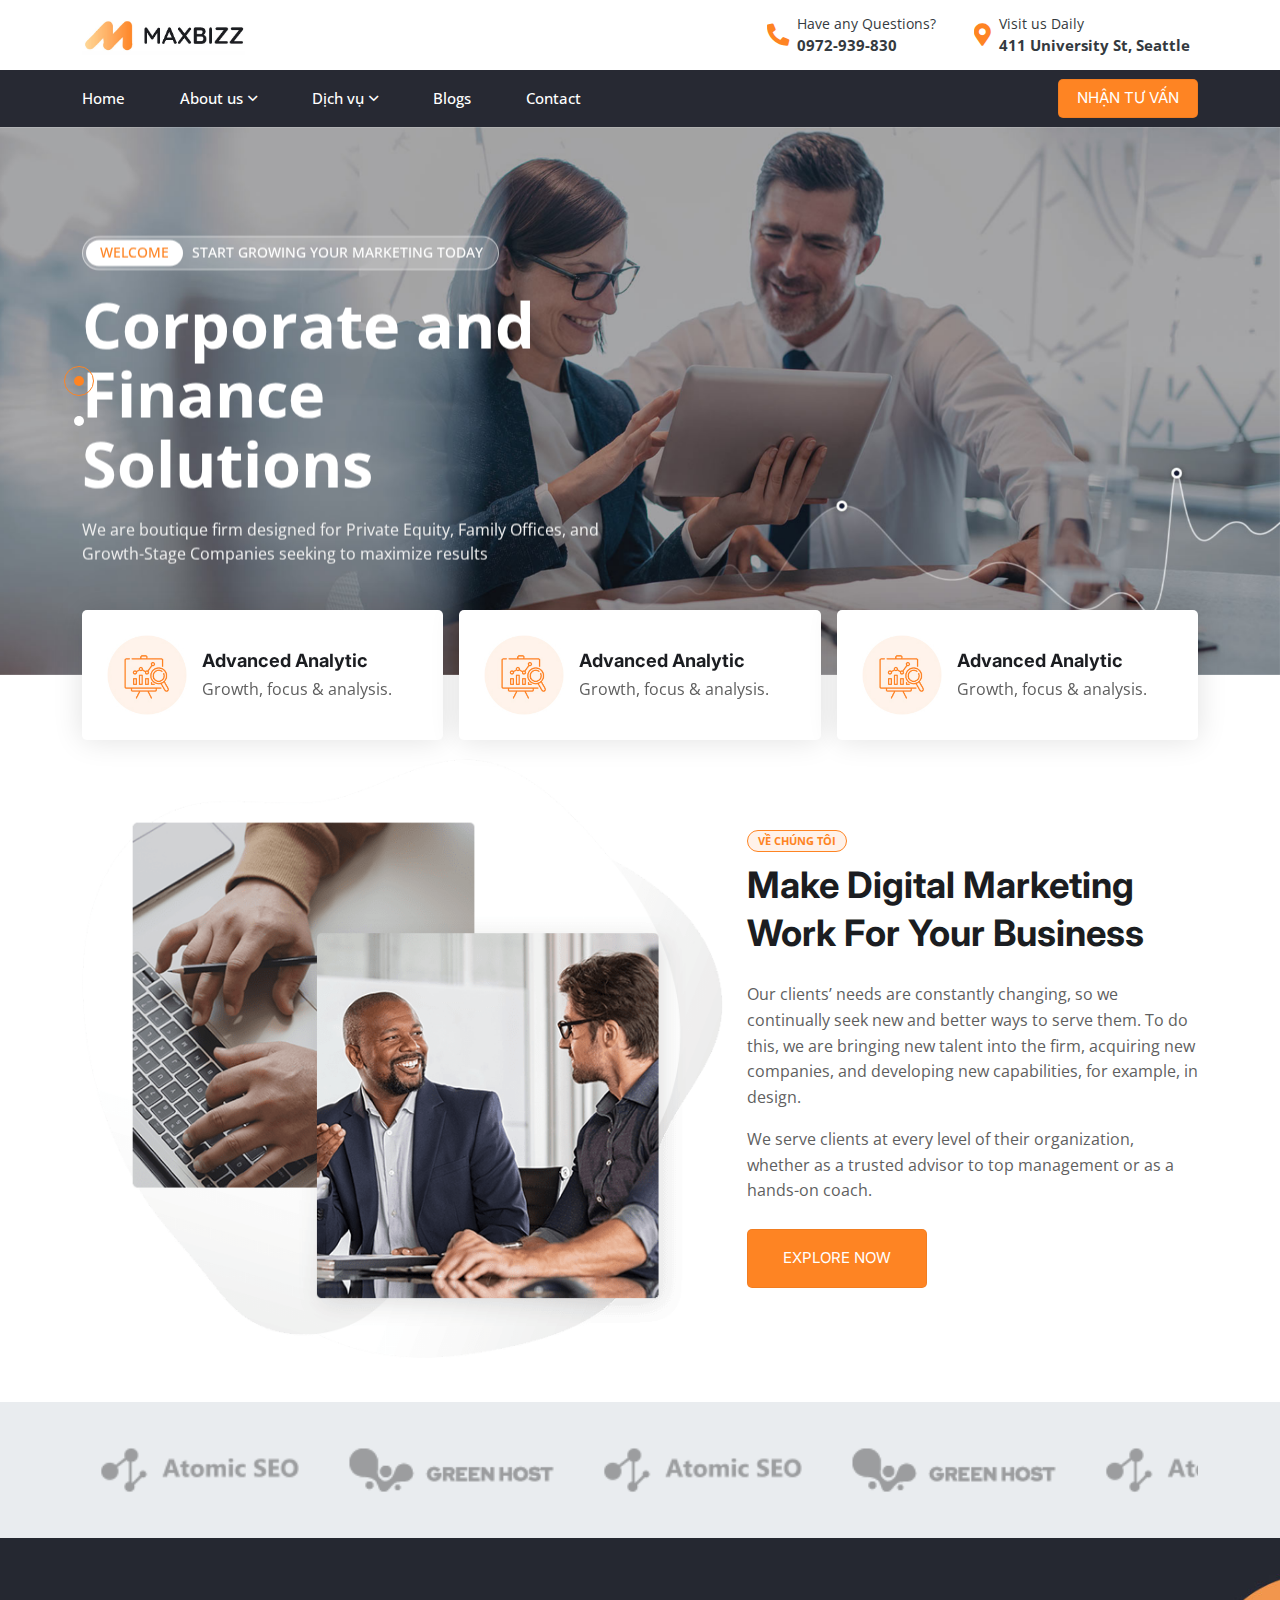
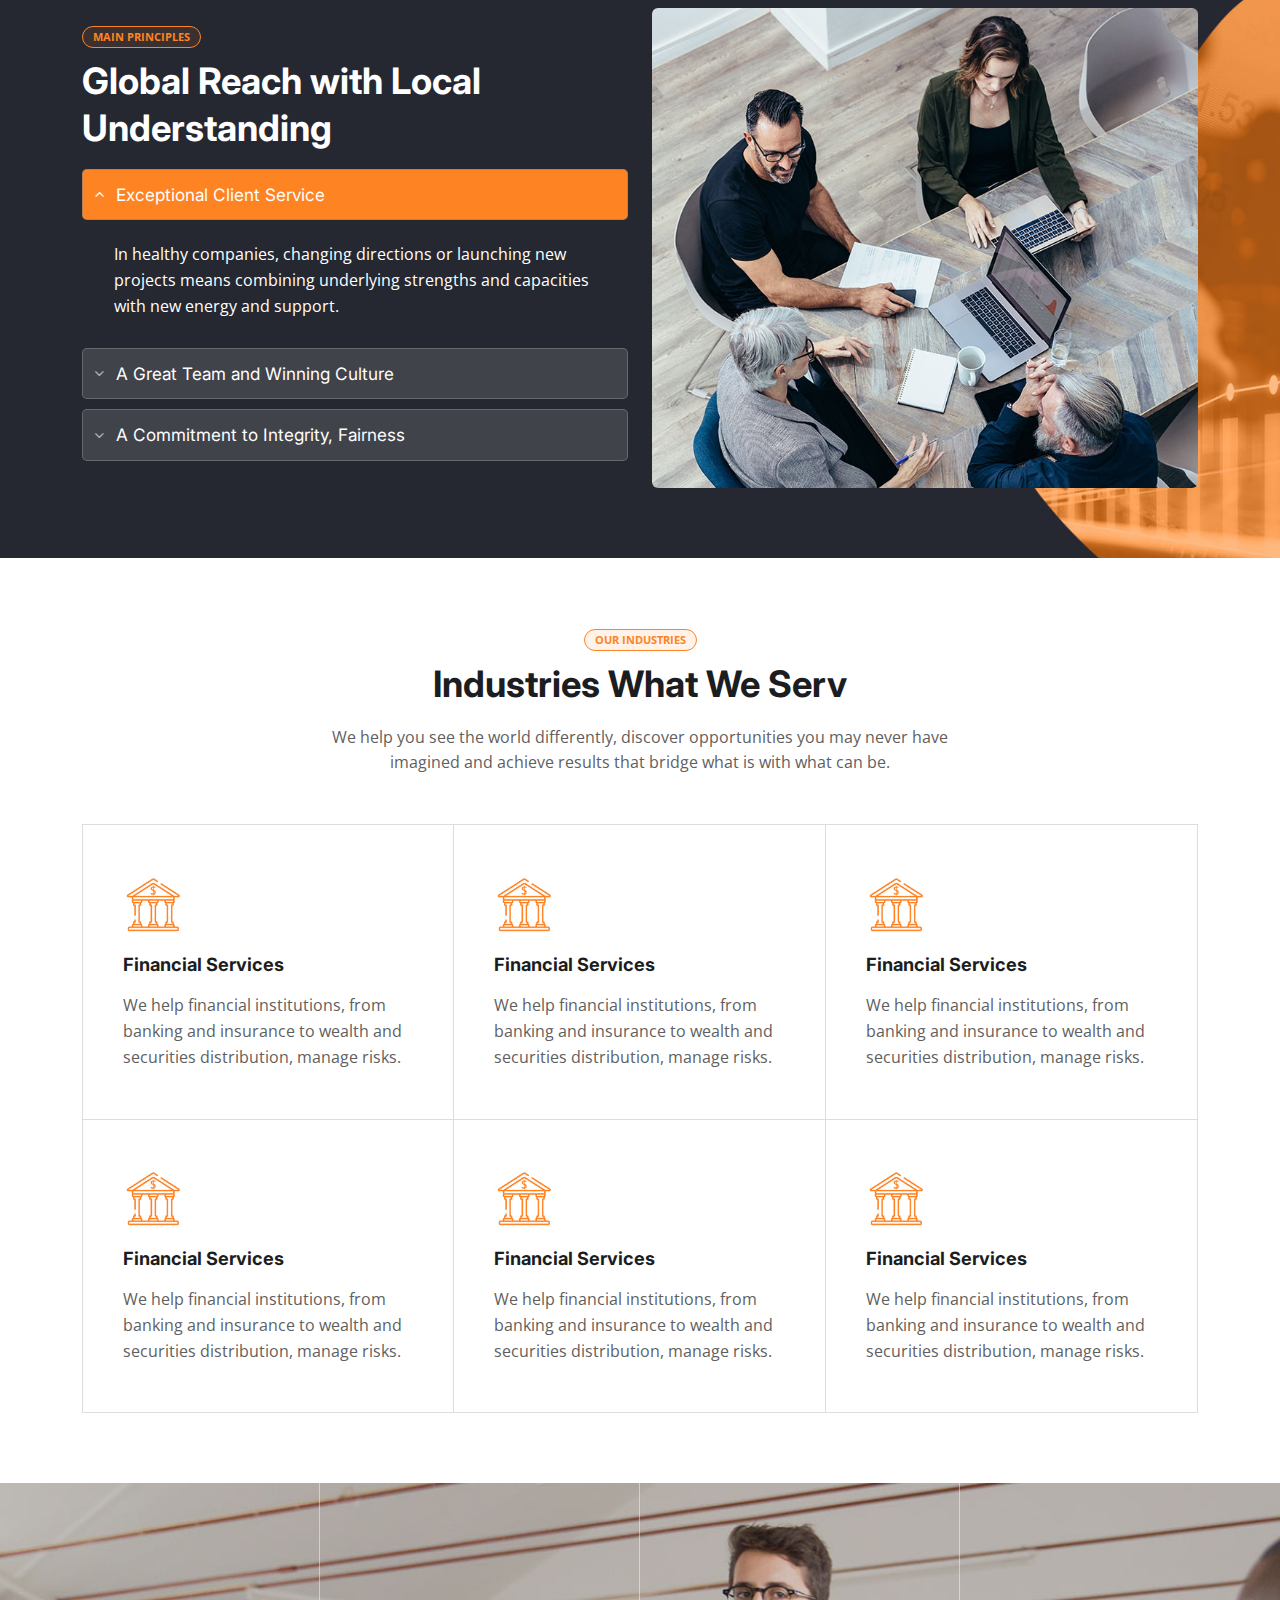
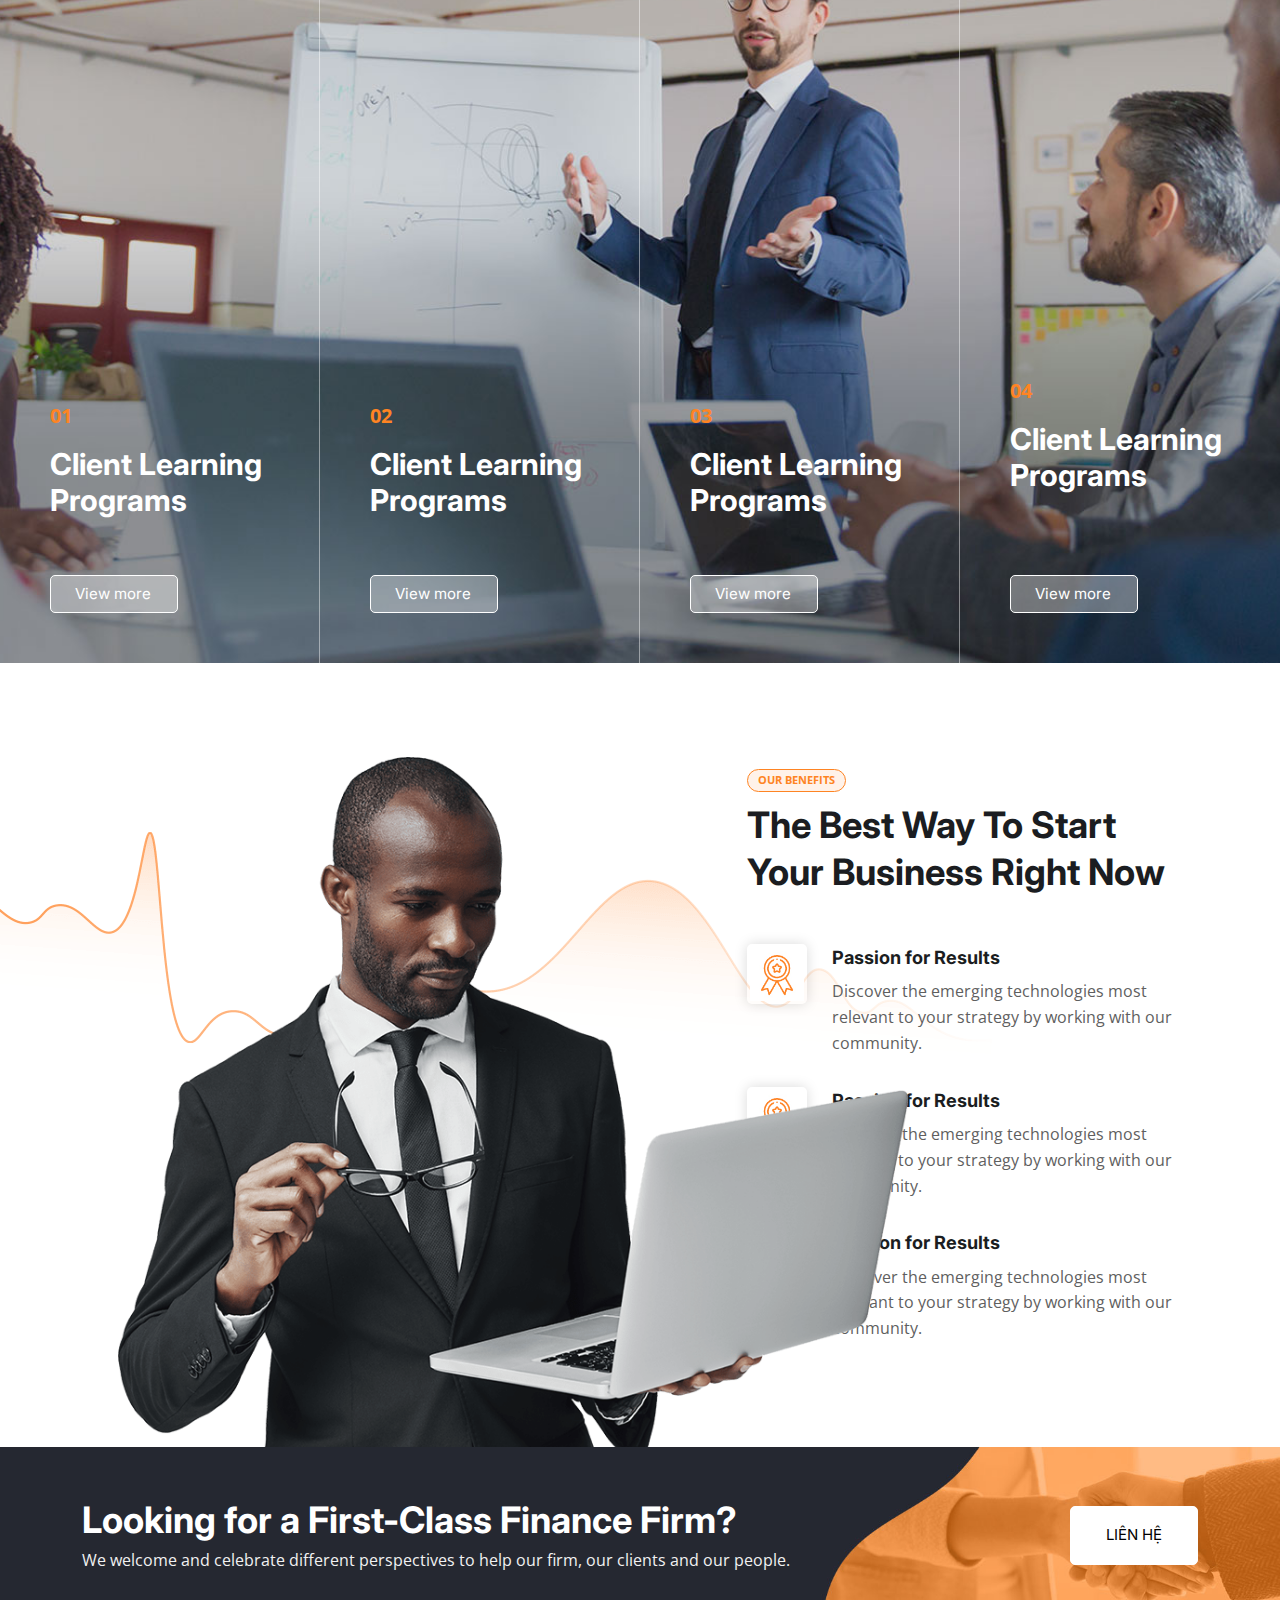
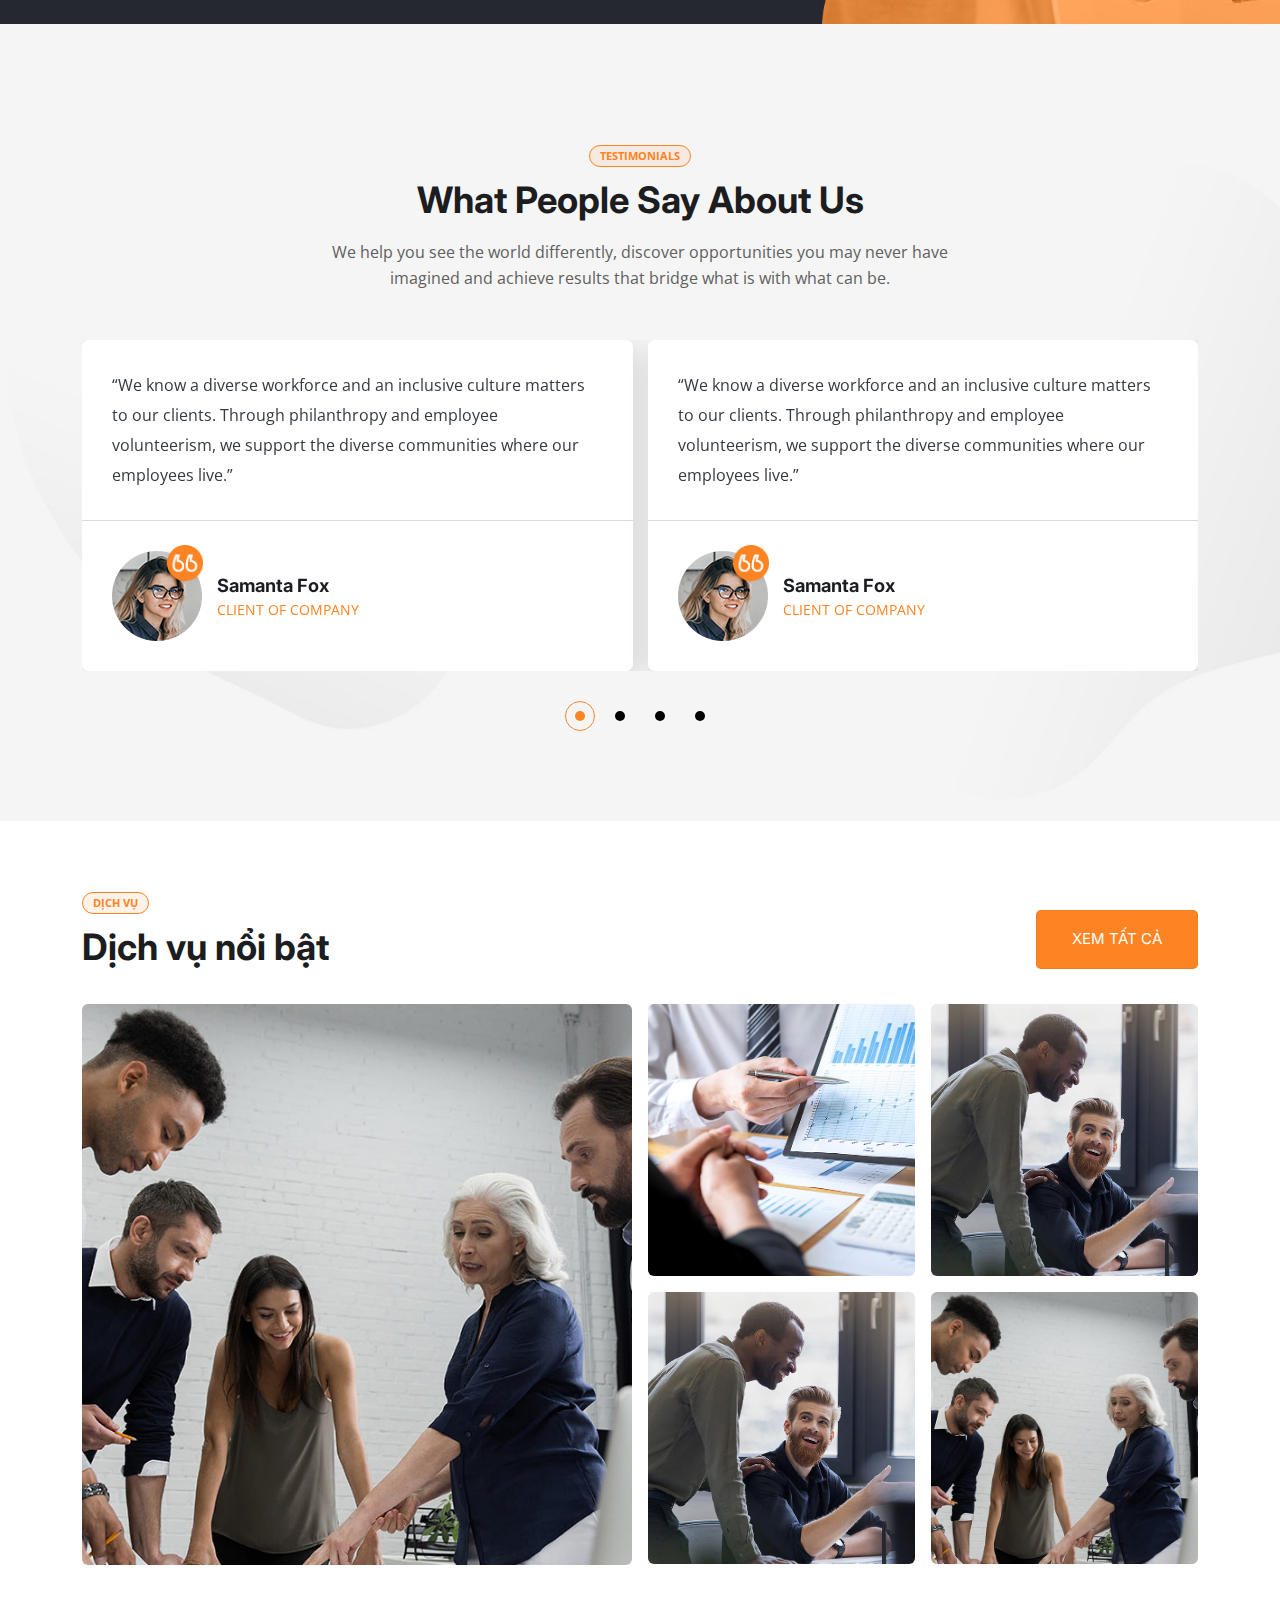
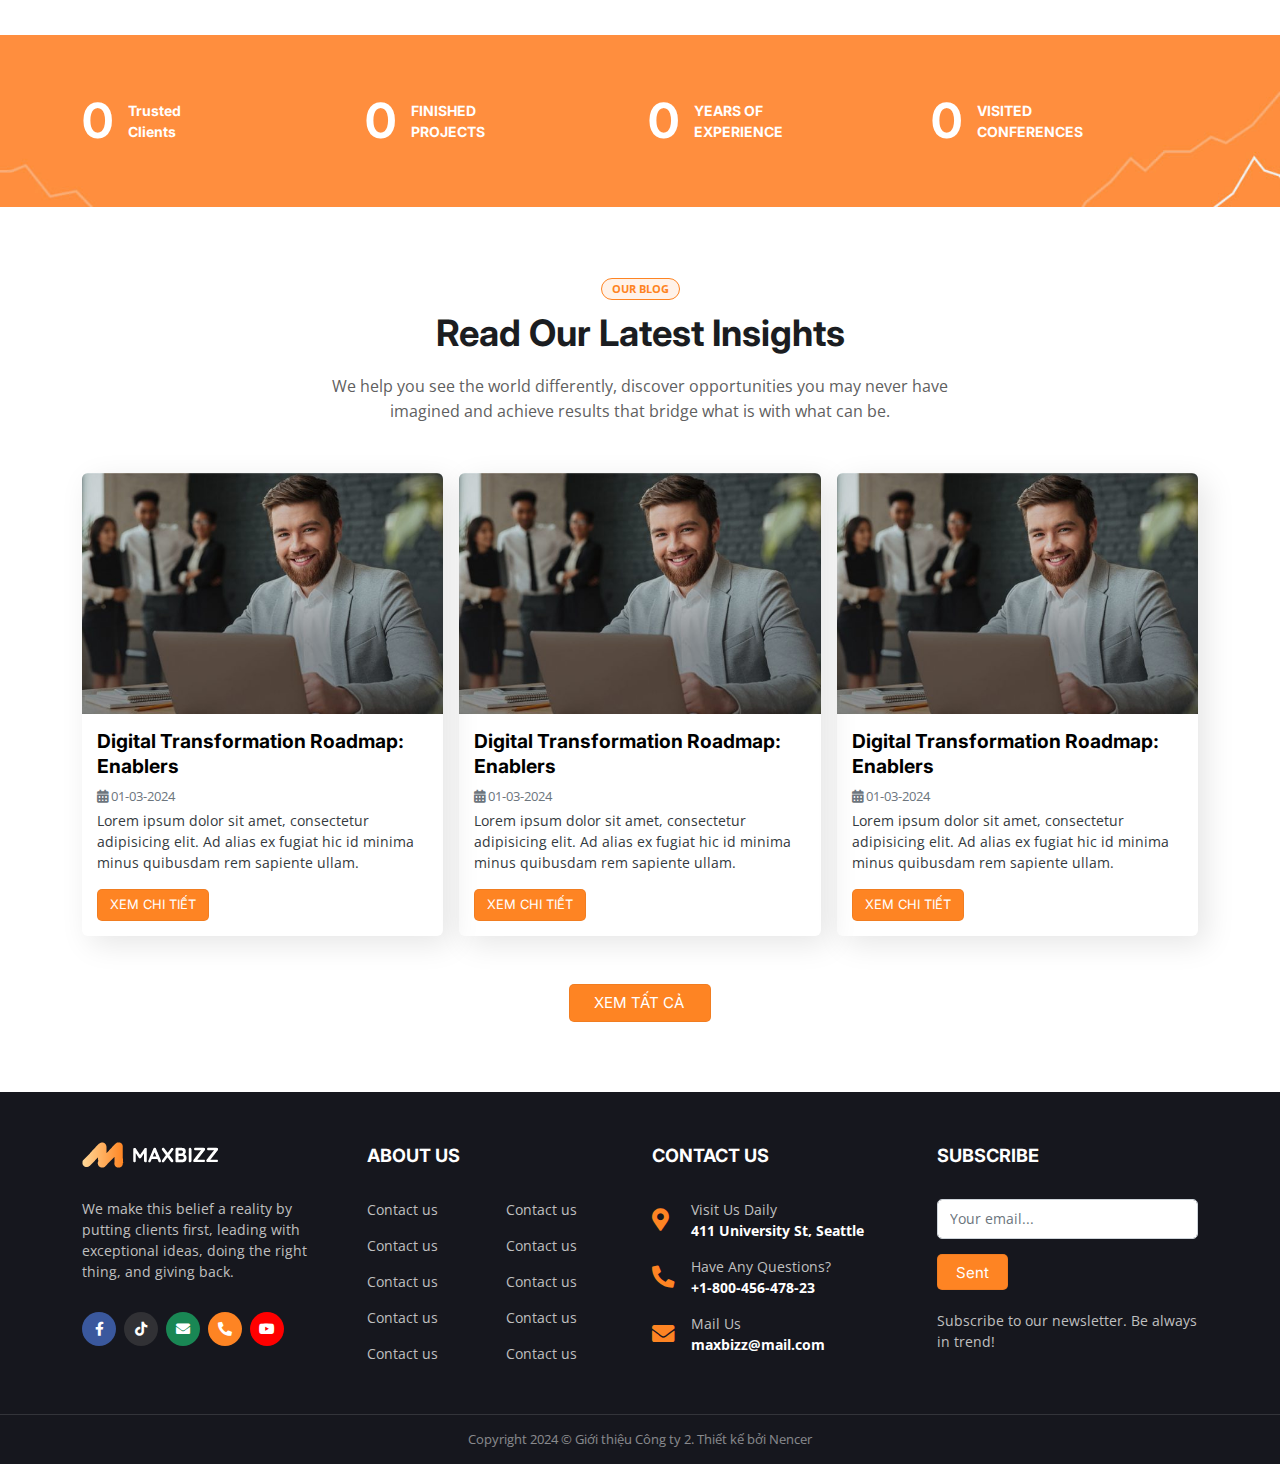
==== commit bd9cc983: "Update" ====
--- a/index.html
+++ b/index.html
@@ -1255,7 +1255,7 @@
 						<div class="footer-title">
 							About us
 						</div>
-						<div class="row">
+						<div class="row g-3">
 							<div class="col-lg-6">
 								<div class="footer-list">
 									<a href="" class="d-inline-block align-middle footer-list_item">
--- a/assets/css/style.css
+++ b/assets/css/style.css
@@ -1,1090 +1,1947 @@
 .header {
-	background: var(--bs-white);
-	position: sticky;
-	top: 0;
-	left: 0;
-	right: 0;
-	bottom: 0;
-	width: 100%;
-	transition: var(--transition-default);
-	z-index: 100;
+    background: var(--bs-white);
+    position: sticky;
+    top: 0;
+    left: 0;
+    right: 0;
+    bottom: 0;
+    width: 100%;
+    transition: var(--transition-default);
+    z-index: 100;
 }
 
 .header .header-top .header-inner {
-	display: flex;
-	align-items: center;
-	gap: 30px;
-	height: 70px;
+    display: flex;
+    align-items: center;
+    gap: 30px;
+    height: 70px;
 }
 
 .header .header-contact {
-	margin-left: auto;
-	display: flex;
-	align-items: center;
-	gap: 30px;
+    margin-left: auto;
+    display: flex;
+    align-items: center;
+    gap: 30px;
 }
 
 .header .header-contact .header-contact_item {
-	display: flex;
-	align-items: center;
-	gap: 8px;
+    display: flex;
+    align-items: center;
+    gap: 8px;
 }
 
 .header .header-contact .header-contact_item .header-contact_item__icon {
-	flex-shrink: 0;
-	font-size: 1.6em;
-	color: var(--primary-color);
+    flex-shrink: 0;
+    font-size: 1.6em;
+    color: var(--primary-color);
 }
 
 .header .header-contact .header-contact_item .header-contact_item__content .header-content_item__title {
-	font-weight: 700;
-	font-size: 1.075em;
+    font-weight: 700;
+    font-size: 1.075em;
 }
 
 .header .header-bottom {
-	background: #272933;
+    background: #272933;
 }
 
 .header .header-navigation ul {
-	padding-left: 0;
-	margin-bottom: 0;
-	list-style: none;
+    padding-left: 0;
+    margin-bottom: 0;
+    list-style: none;
 }
 
 .header .header-navigation > ul {
-	display: flex;
-	align-items: center;
-	gap: 55px;
+    display: flex;
+    align-items: center;
+    gap: 55px;
 }
 
 .header .header-navigation > ul > li {
-	position: relative;
+    position: relative;
 }
 
 .header .header-navigation > ul > li > a,
 .header .header-navigation > ul > li > button {
-	color: var(--bs-white);
-	font-weight: 500;
-	font-size: 1.075em;
-	transition: var(--transition-default);
-	border: 0;
-	box-shadow: none;
-	outline: none;
-	display: flex;
-	align-items: center;
-	gap: 5px;
-	padding: 17px 0;
-	position: relative;
-	background: transparent;
+    color: var(--bs-white);
+    font-weight: 500;
+    font-size: 1.075em;
+    transition: var(--transition-default);
+    border: 0;
+    box-shadow: none;
+    outline: none;
+    display: flex;
+    align-items: center;
+    gap: 5px;
+    padding: 17px 0;
+    position: relative;
+    background: transparent;
 }
 
 .header .header-navigation > ul > li > ul > li > a {
-	color: var(--bs-gray-900);
-	display: -webkit-inline-box;
-	display: -ms-inline-flexbox;
-	display: inline-flex;
-	-webkit-box-align: center;
-	-ms-flex-align: center;
-	align-items: center;
-	font-weight: 500;
-	gap: 3px;
-	padding: 8px 12px;
-	border-radius: 0;
-	font-size: 1.075em;
-	width: 100%;
+    color: var(--bs-gray-900);
+    display: -webkit-inline-box;
+    display: -ms-inline-flexbox;
+    display: inline-flex;
+    -webkit-box-align: center;
+    -ms-flex-align: center;
+    align-items: center;
+    font-weight: 500;
+    gap: 3px;
+    padding: 8px 12px;
+    border-radius: 0;
+    font-size: 1.075em;
+    width: 100%;
 }
 
 .header .header-navigation > ul > li > ul > li + li {
-	border-top: 1px dotted var(--bs-gray-200);
+    border-top: 1px dotted var(--bs-gray-200);
 }
 
 .header .header-button .button-theme_primary:hover {
-	background-color: var(--primary-hover);
+    background-color: var(--primary-hover);
 }
 
 .header.is-scroll {
-	transform: translateY(-70px);
-	-webkit-box-shadow: 0 6px 14px -6px rgba(24, 39, 75, 0.1), 0px 10px 32px -4px rgba(24, 39, 75, 0.075);
-	box-shadow: 0 6px 14px -6px rgba(24, 39, 75, 0.1), 0px 10px 32px -4px rgba(24, 39, 75, 0.075);
+    transform: translateY(-70px);
+    -webkit-box-shadow: 0 6px 14px -6px rgba(24, 39, 75, 0.1), 0px 10px 32px -4px rgba(24, 39, 75, 0.075);
+    box-shadow: 0 6px 14px -6px rgba(24, 39, 75, 0.1), 0px 10px 32px -4px rgba(24, 39, 75, 0.075);
 }
 
 .slider-theme .slider-pagination {
-	position: absolute;
-	bottom: -60px;
-	left: 50%;
-	transform: translateX(-50%);
-	z-index: 2;
-	display: flex;
-	align-items: center;
-	justify-content: center;
-	gap: 10px;
+    position: absolute;
+    bottom: -60px;
+    left: 50%;
+    transform: translateX(-50%);
+    z-index: 2;
+    display: flex;
+    align-items: center;
+    justify-content: center;
+    gap: 10px;
 }
 
 .slider-theme .slider-pagination .slider-pagination_item {
-	background: transparent;
-	width: 30px;
-	height: 30px;
-	border-radius: 50%;
-	position: relative;
-	border: 1px solid transparent;
-	transition: var(--transition-default);
+    background: transparent;
+    width: 30px;
+    height: 30px;
+    border-radius: 50%;
+    position: relative;
+    border: 1px solid transparent;
+    transition: var(--transition-default);
 }
 
 .slider-theme .slider-pagination .slider-pagination_item:before {
-	position: absolute;
-	content: "";
-	height: 10px;
-	width: 10px;
-	border-radius: 50%;
-	top: 50%;
-	left: 50%;
-	transform: translate(-50%, -50%);
-	background: var(--bs-black);
-	transition: var(--transition-default);
+    position: absolute;
+    content: "";
+    height: 10px;
+    width: 10px;
+    border-radius: 50%;
+    top: 50%;
+    left: 50%;
+    transform: translate(-50%, -50%);
+    background: var(--bs-black);
+    transition: var(--transition-default);
 }
 
 .slider-theme .slider-pagination .slider-pagination_item.swiper-pagination-bullet-active {
-	border-color: var(--primary-color);
+    border-color: var(--primary-color);
 }
 
 .slider-theme .slider-pagination .slider-pagination_item.swiper-pagination-bullet-active:before {
-	background: var(--primary-color);
+    background: var(--primary-color);
 }
 
 .section-heading .heading-sub {
-	margin-bottom: 10px;
+    margin-bottom: 10px;
 }
 
 .section-heading .heading-sub .heading-sub_inner {
-	display: inline-block;
-	font-size: .775em;
-	padding: 2px 10px;
-	background: rgba(var(--primary-rgb), 0.1);
-	border: 1px solid var(--primary-color);
-	color: var(--primary-color);
-	font-weight: 700;
-	border-radius: 15px;
-	text-transform: uppercase;
+    display: inline-block;
+    font-size: .775em;
+    padding: 2px 10px;
+    background: rgba(var(--primary-rgb), 0.1);
+    border: 1px solid var(--primary-color);
+    color: var(--primary-color);
+    font-weight: 700;
+    border-radius: 15px;
+    text-transform: uppercase;
 }
 
 .section-heading .heading-title {
-	margin-bottom: 25px;
-	font-weight: 700;
-	font-family: var(--font-heading);
-	font-size: 2.6em;
-	color: #1b1d21;
-	line-height: 1.3;
+    margin-bottom: 25px;
+    font-weight: 700;
+    font-family: var(--font-heading);
+    font-size: 2.6em;
+    color: #1b1d21;
+    line-height: 1.3;
 }
 
 .section-heading .heading-desc {
-	margin-bottom: 25px;
-	font-size: 1.15em;
-	color: #5f5f5f;
-	line-height: 1.6;
+    margin-bottom: 25px;
+    font-size: 1.15em;
+    color: #5f5f5f;
+    line-height: 1.6;
 }
 
 .section-heading .heading-desc p:last-child {
-	margin-bottom: 0;
+    margin-bottom: 0;
 }
 
 .section-gap {
-	padding: 30px 0;
+    padding: 30px 0;
 }
 
 .section-hero .hero-item {
-	position: relative;
+    position: relative;
 }
 
 .section-hero .hero-item .hero-bg {
-	padding-top: calc(9 / 21 * 100%);
+    padding-top: calc(9 / 21 * 100%);
 }
 
 .section-hero .hero-item .hero-content {
-	position: absolute;
-	top: 0;
-	left: 0;
-	right: 0;
-	bottom: 0;
-	z-index: 2;
-	width: 100%;
-	height: 100%;
-	display: flex;
-	flex-direction: column;
-	justify-content: center;
-	animation-fill-mode: forwards;
-	-webkit-backface-visibility: hidden;
-	opacity: 0 !important;
-	transform: translate3d(0, 70px, 0);
-	transition: transform .8s cubic-bezier(0, .195, 0, 1.465), opacity .5s ease-in;
+    position: absolute;
+    top: 0;
+    left: 0;
+    right: 0;
+    bottom: 0;
+    z-index: 2;
+    width: 100%;
+    height: 100%;
+    display: flex;
+    flex-direction: column;
+    justify-content: center;
+    animation-fill-mode: forwards;
+    -webkit-backface-visibility: hidden;
+    opacity: 0 !important;
+    transform: translate3d(0, 70px, 0);
+    transition: transform .8s cubic-bezier(0, .195, 0, 1.465), opacity .5s ease-in;
 }
 
 .section-hero .swiper-slide-active .hero-item .hero-content {
-	animation-delay: .1s;
-	opacity: 1 !important;
-	transform: translateZ(0) scale(1);
-	will-change: filter, transform, opacity;
+    animation-delay: .1s;
+    opacity: 1 !important;
+    transform: translateZ(0) scale(1);
+    will-change: filter, transform, opacity;
 }
 
 .section-hero .hero-item .hero-content .hero-content_sub {
-	margin-bottom: 20px;
+    margin-bottom: 20px;
 }
 
 .section-hero .hero-item .hero-content .hero-content_sub .hero-content_sub__inner {
-	font-size: 1em;
-	display: inline-block;
-	background: #ffffff33;
-	width: auto;
-	padding: 3px 15px 3px 3px;
-	border-radius: 20px;
-	border: 1px solid #ffffff8c;
-	text-transform: uppercase;
-	font-weight: 500;
-	line-height: 18px;
-	color: var(--bs-white);
+    font-size: 1em;
+    display: inline-block;
+    background: #ffffff33;
+    width: auto;
+    padding: 3px 15px 3px 3px;
+    border-radius: 20px;
+    border: 1px solid #ffffff8c;
+    text-transform: uppercase;
+    font-weight: 500;
+    line-height: 18px;
+    color: var(--bs-white);
 }
 
 .section-hero .hero-item .hero-content .hero-content_sub .hero-content_sub__inner > span {
-	background: var(--bs-white);
-	padding: 4px 14px;
-	border-radius: 20px;
-	color: var(--primary-color);
-	margin-right: 5px;
-	display: inline-block;
+    background: var(--bs-white);
+    padding: 4px 14px;
+    border-radius: 20px;
+    color: var(--primary-color);
+    margin-right: 5px;
+    display: inline-block;
 }
 
 .section-hero .hero-item .hero-content .hero-content_title {
-	font-size: 4.5em;
-	color: var(--bs-white);
-	font-weight: 700;
-	line-height: 1.1;
+    font-size: 4.5em;
+    color: var(--bs-white);
+    font-weight: 700;
+    line-height: 1.1;
 }
 
 .section-hero .hero-item .hero-content .hero-content_desc {
-	margin-top: 20px;
-	font-size: 1.15em;
-	color: #f1f1f1;
+    margin-top: 20px;
+    font-size: 1.15em;
+    color: #f1f1f1;
 }
 
 .section-hero .hero-item .hero-content .hero-content_button {
-	display: flex;
-	align-items: center;
-	gap: 15px;
-	margin-top: 20px;
+    display: flex;
+    align-items: center;
+    gap: 15px;
+    margin-top: 20px;
 }
 
 .section-hero .hero-item .hero-content .hero-content_button .button-theme_opacity {
-	background: transparent;
+    background: transparent;
 }
 
 .section-hero .hero-item .hero-content .hero-content_button .button-theme_opacity:hover {
-	background: var(--primary-color);
+    background: var(--primary-color);
 }
 
 .section-hero .slider-pagination {
-	left: 5%;
-	top: 50%;
-	transform: translateY(-50%);
-	bottom: unset;
-	z-index: 2;
-	flex-direction: column;
-	width: unset;
+    left: 5%;
+    top: 50%;
+    transform: translateY(-50%);
+    bottom: unset;
+    z-index: 2;
+    flex-direction: column;
+    width: unset;
 }
 
 .section-hero .slider-pagination .slider-pagination_item:before {
-	background: var(--bs-white);
+    background: var(--bs-white);
 }
 
 .section-introduction {
-	padding: 44px 0;
+    padding: 44px 0;
 }
 
 .section-logos {
-	background: #e9ecef;
+    background: #e9ecef;
 }
 
 .logo-item {
-	text-align: center;
-	padding: 15px;
-	opacity: .4;
-	transition: var(--transition-default);
-	cursor: pointer;
-	display: flex;
-	align-items: center;
-	justify-content: center;
+    text-align: center;
+    padding: 15px;
+    opacity: .4;
+    transition: var(--transition-default);
+    cursor: pointer;
+    display: flex;
+    align-items: center;
+    justify-content: center;
 }
 
 .logo-item > img {
-	filter: grayscale(100%);
-	transition: var(--transition-default);
+    filter: grayscale(100%);
+    transition: var(--transition-default);
 }
 
 .logo-item:hover {
-	opacity: 1;
+    opacity: 1;
 }
 
 .logo-item:hover > img {
-	filter: grayscale(0);
+    filter: grayscale(0);
 }
 
 .section-industries {
-	padding: 70px 0;
+    padding: 70px 0;
 }
 
 .industries-grid {
-	display: flex;
-	flex-wrap: wrap;
-	border: 1px solid #ddd;
+    display: flex;
+    flex-wrap: wrap;
+    border: 1px solid #ddd;
 }
 
 .industries-grid .industries-item {
-	width: 33.3333%;
-	position: relative;
+    width: 33.3333%;
+    position: relative;
 }
 
 .industries-grid .industries-item:before {
-	border-left: 1px solid #ddd;
-	content: " ";
-	height: 100%;
-	left: -1px;
-	position: absolute;
-	top: 0;
+    border-left: 1px solid #ddd;
+    content: " ";
+    height: 100%;
+    left: -1px;
+    position: absolute;
+    top: 0;
 }
 
 .industries-grid .industries-item:after {
-	border-bottom: 1px solid #ddd;
-	bottom: -1px;
-	content: " ";
-	height: 0;
-	left: 0;
-	position: absolute;
-	top: auto;
-	width: 100%;
+    border-bottom: 1px solid #ddd;
+    bottom: -1px;
+    content: " ";
+    height: 0;
+    left: 0;
+    position: absolute;
+    top: auto;
+    width: 100%;
 }
 
 .industries-grid .industries-item .industries-item_inner {
-	padding: 50px 50px 48px 40px;
-	transition: var(--transition-default);
+    padding: 50px 50px 48px 40px;
+    transition: var(--transition-default);
 }
 
 .industries-grid .industries-item .industries-item_inner:hover {
-	-webkit-box-shadow: 8px 8px 30px 0 rgb(0 0 0 / 12%);
-	-moz-box-shadow: 8px 8px 30px 0 rgb(0 0 0 / 12%);
-	box-shadow: 8px 8px 30px 0 rgb(0 0 0 / 12%);
+    -webkit-box-shadow: 8px 8px 30px 0 rgb(0 0 0 / 12%);
+    -moz-box-shadow: 8px 8px 30px 0 rgb(0 0 0 / 12%);
+    box-shadow: 8px 8px 30px 0 rgb(0 0 0 / 12%);
 }
 
 .industries-grid .industries-item .industries-item_inner .industries-item_icon img {
-	width: 60px;
+    width: 60px;
 }
 
 .industries-grid .industries-item .industries-item_inner .industries-item_title {
-	margin-top: 16px;
-	font-size: 1.3em;
-	color: #1b1d21;
-	font-weight: 700;
-	font-family: var(--font-heading);
+    margin-top: 16px;
+    font-size: 1.3em;
+    color: #1b1d21;
+    font-weight: 700;
+    font-family: var(--font-heading);
 }
 
 .industries-grid .industries-item .industries-item_inner .industries-item_desc {
-	margin-top: 15px;
-	font-size: 1.15em;
-	color: #5f5f5f;
-	line-height: 1.6;
+    margin-top: 15px;
+    font-size: 1.15em;
+    color: #5f5f5f;
+    line-height: 1.6;
 }
 
 .industries-grid .industries-item .industries-item_inner .industries-item_desc p:last-child {
-	margin-bottom: 0;
+    margin-bottom: 0;
 }
 
 .section-counter {
-	background-size: cover;
-	background-repeat: no-repeat;
-	background-position: center;
-	background-color: var(--primary-color);
-	padding-top: 50px;
-	padding-bottom: 50px;
+    background-size: cover;
+    background-repeat: no-repeat;
+    background-position: center;
+    background-color: var(--primary-color);
+    padding-top: 50px;
+    padding-bottom: 50px;
 }
 
 .counter-item {
-	display: flex;
-	align-items: center;
-	gap: 15px;
+    display: flex;
+    align-items: center;
+    gap: 15px;
 }
 
 .counter-item .counter-item_number {
-	color: var(--bs-white);
-	font-family: var(--font-heading);
-	font-weight: 700;
-	font-size: 3.45em;
-	flex-shrink: 0;
+    color: var(--bs-white);
+    font-family: var(--font-heading);
+    font-weight: 700;
+    font-size: 3.45em;
+    flex-shrink: 0;
 }
 
 .counter-item .counter-item_title {
-	font-size: 1em;
-	color: var(--bs-white);
-	font-family: var(--font-heading);
-	font-weight: 700;
-	margin-bottom: 0;
+    font-size: 1em;
+    color: var(--bs-white);
+    font-family: var(--font-heading);
+    font-weight: 700;
+    margin-bottom: 0;
 }
 
 .section-banner {
-	background-size: cover;
-	background-repeat: no-repeat;
-	background-position: center;
-	background-color: var(--primary-color);
-	padding-top: 50px;
-	padding-bottom: 50px;
+    background-size: cover;
+    background-repeat: no-repeat;
+    background-position: center;
+    background-color: var(--primary-color);
+    padding-top: 50px;
+    padding-bottom: 50px;
 }
 
 .section-banner .section-heading .heading-desc {
-	color: #f1f1f1;
+    color: #f1f1f1;
 }
 
 .section-principles {
-	background-size: cover;
-	background-repeat: no-repeat;
-	background-position: center;
-	background-color: var(--primary-color);
-	padding-top: 70px;
-	padding-bottom: 70px;
+    background-size: cover;
+    background-repeat: no-repeat;
+    background-position: center;
+    background-color: var(--primary-color);
+    padding-top: 70px;
+    padding-bottom: 70px;
 }
 
 .principles-accordions .accordion-item .accordion-button {
-	font-family: var(--font-heading);
-	border-radius: 5px !important;
-	background: #ffffff21;
-	margin-bottom: 10px;
-	border: 1px solid #80808099;
-	position: relative;
-	padding: 12px;
-	font-size: 1.225em;
-	color: var(--bs-white);
+    font-family: var(--font-heading);
+    border-radius: 5px !important;
+    background: #ffffff21;
+    margin-bottom: 10px;
+    border: 1px solid #80808099;
+    position: relative;
+    padding: 12px;
+    font-size: 1.225em;
+    color: var(--bs-white);
 }
 
 .principles-accordions .accordion-item .accordion-button > i {
-	margin-right: 12px;
-	opacity: .6;
-	transition: var(--transition-default);
+    margin-right: 12px;
+    opacity: .6;
+    transition: var(--transition-default);
 }
 
 .principles-accordions .accordion-item .accordion-button[aria-expanded=true] {
-	background-color: var(--primary-color);
+    background-color: var(--primary-color);
 }
 
 .principles-accordions .accordion-item .accordion-button[aria-expanded=true] > i {
-	transform: rotate(180deg);
-	opacity: 1;
+    transform: rotate(180deg);
+    opacity: 1;
 }
 
 .principles-accordions .accordion-item .accordion-body {
-	padding: 12px 12px 12px 32px;
-	color: var(--bs-white);
-	font-size: 1.15em;
-	line-height: 1.6;
+    padding: 12px 12px 12px 32px;
+    color: var(--bs-white);
+    font-size: 1.15em;
+    line-height: 1.6;
 }
 
 .section-benefits {
-	background-repeat: no-repeat;
-	background-position-y: 30%;
-	background-position-x: 0;
-	background-color: var(--bs-white);
-	padding-top: 105px;
-	padding-bottom: 105px;
-	position: relative;
+    background-repeat: no-repeat;
+    background-position-y: 30%;
+    background-position-x: 0;
+    background-color: var(--bs-white);
+    padding-top: 105px;
+    padding-bottom: 105px;
+    position: relative;
 }
 
 .benefits-bg {
-	background-size: 790px !important;
-	background-position-y: bottom;
-	background-position-x: 24%;
-	background-repeat: no-repeat;
-	height: 100%;
-	left: 0;
-	margin: 0 !important;
-	padding: 0 !important;
-	position: absolute;
-	right: 0;
-	top: 0;
+    background-size: 790px !important;
+    background-position-y: bottom;
+    background-position-x: 24%;
+    background-repeat: no-repeat;
+    height: 100%;
+    left: 0;
+    margin: 0 !important;
+    padding: 0 !important;
+    position: absolute;
+    right: 0;
+    top: 0;
 }
 
 .benefits-list {
-	display: flex;
-	flex-direction: column;
-	gap: 30px;
+    display: flex;
+    flex-direction: column;
+    gap: 30px;
 }
 
 .benefits-list .benefits-item {
-	display: flex;
-	align-items: flex-start;
+    display: flex;
+    align-items: flex-start;
 }
 
 .benefits-list .benefits-item .benefits-item_icon {
-	width: 60px;
-	box-shadow: 0 0 13px 0 rgb(0 0 0 / 15%);
-	padding: 3px;
-	border-radius: 5px;
-	flex-shrink: 0;
+    width: 60px;
+    box-shadow: 0 0 13px 0 rgb(0 0 0 / 15%);
+    padding: 3px;
+    border-radius: 5px;
+    flex-shrink: 0;
 }
 
 .benefits-list .benefits-item .benefits-item_content {
-	margin-left: 25px;
+    margin-left: 25px;
 }
 
 .benefits-list .benefits-item .benefits-item_content .benefits-item_title {
-	font-size: 1.3em;
-	color: #1b1d21;
-	font-weight: 700;
-	font-family: var(--font-heading);
+    font-size: 1.3em;
+    color: #1b1d21;
+    font-weight: 700;
+    font-family: var(--font-heading);
 }
 
 .benefits-list .benefits-item .benefits-item_content .benefits-item_desc {
-	margin-top: 8px;
-	font-size: 1.15em;
-	color: #5f5f5f;
-	line-height: 1.6;
+    margin-top: 8px;
+    font-size: 1.15em;
+    color: #5f5f5f;
+    line-height: 1.6;
 }
 
 .benefits-list .benefits-item .benefits-item_content .benefits-item_desc p:last-child {
-	margin-bottom: 0;
+    margin-bottom: 0;
 }
 
 .section-services {
-	padding-top: 750px;
-	position: relative;
-	background-size: cover;
-	background-repeat: no-repeat;
-	background-position: center;
-	background-color: var(--bs-white);
+    padding-top: 750px;
+    position: relative;
+    background-size: cover;
+    background-repeat: no-repeat;
+    background-position: center;
+    background-color: var(--bs-white);
 }
 
 .service-list {
-	position: absolute;
-	bottom: 0;
-	left: 0;
-	right: 0;
-	width: 100%;
-	z-index: 2;
-	display: flex;
-	height: 100%;
+    position: absolute;
+    bottom: 0;
+    left: 0;
+    right: 0;
+    width: 100%;
+    z-index: 2;
+    display: flex;
+    height: 100%;
 }
 
 .service-list .service-item {
-	width: 25%;
-	flex-shrink: 0;
-	border-right: 1px solid #ffffff73;
-	display: flex;
-	justify-content: flex-end;
-	flex-direction: column;
-	align-content: flex-start;
-	align-items: flex-start;
-	height: 100%;
-	padding: 50px;
-	overflow: hidden;
-	position: relative;
+    width: 25%;
+    flex-shrink: 0;
+    border-right: 1px solid #ffffff73;
+    display: flex;
+    justify-content: flex-end;
+    flex-direction: column;
+    align-content: flex-start;
+    align-items: flex-start;
+    height: 100%;
+    padding: 50px;
+    overflow: hidden;
+    position: relative;
 }
 
 .service-list .service-item:before {
-	display: block;
-	content: "";
-	position: absolute;
-	top: 0;
-	left: 0;
-	width: 100%;
-	height: 100%;
-	background-color: rgba(38, 40, 50, .8);
-	z-index: -1;
-	opacity: 0;
-	visibility: hidden;
-	transition: var(--transition-default);
+    display: block;
+    content: "";
+    position: absolute;
+    top: 0;
+    left: 0;
+    width: 100%;
+    height: 100%;
+    background-color: rgba(38, 40, 50, .8);
+    z-index: -1;
+    opacity: 0;
+    visibility: hidden;
+    transition: var(--transition-default);
 }
 
 .service-list .service-item:last-child {
-	border-right: 0;
+    border-right: 0;
 }
 
 .service-list .service-item > * {
-	position: relative;
-	z-index: 2;
+    position: relative;
+    z-index: 2;
 }
 
 .service-list .service-item .service-item_header {
-	transform: translateY(var(--translate));
-	transition: transform 0.5s ease;
-	-webkit-transition: transform 0.5s ease;
-	-moz-transition: transform 0.5s ease;
-	-o-transition: transform 0.5s ease;
-	-ms-transition: transform 0.5s ease;
+    transform: translateY(var(--translate));
+    transition: transform 0.5s ease;
+    -webkit-transition: transform 0.5s ease;
+    -moz-transition: transform 0.5s ease;
+    -o-transition: transform 0.5s ease;
+    -ms-transition: transform 0.5s ease;
 }
 
 .service-list .service-item .service-item_number {
-	color: var(--primary-color);
-	font-size: 1.45em;
-	font-weight: 700;
-	margin-bottom: 15px;
+    color: var(--primary-color);
+    font-size: 1.45em;
+    font-weight: 700;
+    margin-bottom: 15px;
 }
 
 .service-list .service-item .service-item_title {
-	font-size: 2.15em;
-	color: var(--bs-white);
-	font-weight: 700;
-	line-height: 1.2;
-	margin-bottom: 8px;
-	font-family: var(--font-heading);
+    font-size: 2.15em;
+    color: var(--bs-white);
+    font-weight: 700;
+    line-height: 1.2;
+    margin-bottom: 8px;
+    font-family: var(--font-heading);
 }
 
 .service-list .service-item .service-item_text {
-	color: #f1f1f1;
-	font-size: 1.15em;
-	margin-bottom: 25px;
-	opacity: 0;
-	visibility: hidden;
-	transform: translateY(20%);
-	transition: transform 0.3s 0.1s ease;
-	-webkit-transition: transform 0.3s 0.1s ease;
-	-moz-transition: transform 0.3s 0.1s ease;
-	-o-transition: transform 0.3s 0.1s ease;
-	-ms-transition: transform 0.3s 0.1s ease;
+    color: #f1f1f1;
+    font-size: 1.15em;
+    margin-bottom: 25px;
+    opacity: 0;
+    visibility: hidden;
+    transform: translateY(20%);
+    transition: transform 0.3s 0.1s ease;
+    -webkit-transition: transform 0.3s 0.1s ease;
+    -moz-transition: transform 0.3s 0.1s ease;
+    -o-transition: transform 0.3s 0.1s ease;
+    -ms-transition: transform 0.3s 0.1s ease;
 }
 
 .service-list .service-item .service-item_text p:last-child {
-	margin-bottom: 0;
+    margin-bottom: 0;
 }
 
 .service-list .service-item:hover:before {
-	z-index: 1;
-	opacity: 1;
-	visibility: visible;
+    z-index: 1;
+    opacity: 1;
+    visibility: visible;
 }
 
 .service-list .service-item:hover .service-item_header {
-	transform: translateY(-25px);
+    transform: translateY(-25px);
 }
 
 .service-list .service-item:hover .service-item_text {
-	opacity: 1;
-	visibility: visible;
-	transform: translateY(0);
+    opacity: 1;
+    visibility: visible;
+    transform: translateY(0);
 }
 
 .section-testimonials {
-	padding: 120px 0 150px;
-	position: relative;
-	background-size: cover;
-	background-repeat: no-repeat;
-	background-position: center;
-	background-color: var(--bs-white);
+    padding: 120px 0 150px;
+    position: relative;
+    background-size: cover;
+    background-repeat: no-repeat;
+    background-position: center;
+    background-color: var(--bs-white);
 }
 
 .testimonials-card {
-	-webkit-box-shadow: 8px 8px 30px 0 rgb(0 0 0 / 12%);
-	background: white;
-	border-radius: 7px;
+    -webkit-box-shadow: 8px 8px 30px 0 rgb(0 0 0 / 12%);
+    background: white;
+    border-radius: 7px;
 }
 
 .testimonials-card .card-text {
-	padding: 30px;
-	font-size: 1.15em;
-	line-height: 30px;
-	border-bottom: 1px solid #dbdbdb;
+    padding: 30px;
+    font-size: 1.15em;
+    line-height: 30px;
+    border-bottom: 1px solid #dbdbdb;
 }
 
 .testimonials-card .card-text > p:last-child {
-	margin-bottom: 0
+    margin-bottom: 0
 }
 
 .testimonials-card .card-body {
-	padding: 30px;
-	display: flex;
-	align-items: center;
+    padding: 30px;
+    display: flex;
+    align-items: center;
 }
 
 .testimonials-card .card-body .card-image {
-	position: relative;
-	flex-shrink: 0;
-	display: flex;
-	align-items: center;
-	justify-content: center;
+    position: relative;
+    flex-shrink: 0;
+    display: flex;
+    align-items: center;
+    justify-content: center;
 }
 
 .testimonials-card .card-body .card-image .card-image_avatar {
-	width: 90px;
-	border-radius: 50%;
+    width: 90px;
+    border-radius: 50%;
 }
 
 .testimonials-card .card-body .card-image .card-image_icon {
-	position: absolute;
-	width: 36px;
-	height: 36px;
-	border-radius: 50%;
-	z-index: 2;
-	top: -6px;
-	right: -1px;
+    position: absolute;
+    width: 36px;
+    height: 36px;
+    border-radius: 50%;
+    z-index: 2;
+    top: -6px;
+    right: -1px;
 }
 
 .testimonials-card .card-body .card-content {
-	padding-left: 15px;
+    padding-left: 15px;
 }
 
 .testimonials-card .card-body .card-content .card-title {
-	font-size: 1.3em;
-	color: #1b1d21;
-	font-weight: 700;
-	font-family: var(--font-heading);
-	margin-bottom: 0;
+    font-size: 1.3em;
+    color: #1b1d21;
+    font-weight: 700;
+    font-family: var(--font-heading);
+    margin-bottom: 0;
 }
 
 .testimonials-card .card-body .card-content .card-sub {
-	color: var(--primary-color);
-	text-transform: uppercase;
+    color: var(--primary-color);
+    text-transform: uppercase;
 }
 
 .section-portfolio {
-	padding: 70px 0;
+    padding: 70px 0;
 }
 
 .portfolio-card {
-	position: relative;
-	overflow: hidden;
-	border-radius: 6px;
+    position: relative;
+    overflow: hidden;
+    border-radius: 6px;
 }
 
 .portfolio-card:before {
-	background: rgba(0, 0, 0, 0.471);
-	position: absolute;
-	height: 100%;
-	width: 100%;
-	left: 0;
-	right: 0;
-	top: 0;
-	bottom: 0;
-	display: block;
-	content: "";
-	z-index: 2;
-	pointer-events: none;
-	opacity: 0;
-	transition: var(--transition-default);
+    background: rgba(0, 0, 0, 0.471);
+    position: absolute;
+    height: 100%;
+    width: 100%;
+    left: 0;
+    right: 0;
+    top: 0;
+    bottom: 0;
+    display: block;
+    content: "";
+    z-index: 2;
+    pointer-events: none;
+    opacity: 0;
+    transition: var(--transition-default);
 }
 
 .portfolio-card .card-image {
-	overflow: hidden;
+    overflow: hidden;
 }
 
 .portfolio-card .card-image:before {
-	padding-top: 102%;
+    padding-top: 102%;
 }
 
 .portfolio-card.portfolio-card_small .card-image:before {
-	padding-top: calc(51% - (var(--bs-gutter-x) / 2));
+    padding-top: calc(51% - (var(--bs-gutter-x) / 2));
 }
 
 .portfolio-card .card-image > img {
-	transition: var(--transition-default);
+    transition: var(--transition-default);
 }
 
 .portfolio-card .card-content {
-	position: absolute;
-	bottom: 0;
-	padding: 15px 20px 30px;
-	z-index: 3;
-	width: 100%;
-	pointer-events: none;
-	opacity: 0;
-	transition: var(--transition-default);
-	transform: translateY(15%) translateZ(0);
+    position: absolute;
+    bottom: 0;
+    padding: 15px 20px 30px;
+    z-index: 3;
+    width: 100%;
+    pointer-events: none;
+    opacity: 0;
+    transition: var(--transition-default);
+    transform: translateY(15%) translateZ(0);
 }
 
 .portfolio-card .card-content .card-title {
-	font-size: 1.6em;
-	color: var(--bs-white);
-	font-weight: 700;
-	line-height: 1.2;
-	margin-bottom: 4px;
-	font-family: var(--font-heading);
+    font-size: 1.6em;
+    color: var(--bs-white);
+    font-weight: 700;
+    line-height: 1.2;
+    margin-bottom: 4px;
+    font-family: var(--font-heading);
 }
 
 .portfolio-card .card-content .card-text {
-	font-size: 1em;
-	color: var(--bs-white);
-	font-family: var(--font-heading);
-	text-transform: uppercase;
+    font-size: 1em;
+    color: var(--bs-white);
+    font-family: var(--font-heading);
+    text-transform: uppercase;
 }
 
 .portfolio-card:hover:before {
-	opacity: 1;
-	visibility: visible;
+    opacity: 1;
+    visibility: visible;
 }
 
 .portfolio-card:hover .card-image img {
-	transform: scale(1.1);
+    transform: scale(1.1);
 }
 
 .portfolio-card:hover .card-content {
-	opacity: 1;
-	pointer-events: inherit;
-	transform: scale(1) translateZ(0) translateY(0) !important;
+    opacity: 1;
+    pointer-events: inherit;
+    transform: scale(1) translateZ(0) translateY(0) !important;
 }
 
 .portfolio-card .stretched-link:after {
-	z-index: 4;
+    z-index: 4;
 }
 
 .section-article {
-	padding: 70px 0;
+    padding: 70px 0;
 }
 
 .article-card {
-	border-radius: 6px;
-	box-shadow: 8px 8px 30px 0 rgb(0 0 0 / 10%);
-	overflow: hidden;
+    border-radius: 6px;
+    box-shadow: 8px 8px 30px 0 rgb(0 0 0 / 10%);
+    overflow: hidden;
 }
 
 .article-card .card-image {
-	position: relative;
-	overflow: hidden;
+    position: relative;
+    overflow: hidden;
 }
 
 .article-card .card-image:before {
-	background: rgba(0, 0, 0, 0.471);
-	position: absolute;
-	height: 100%;
-	width: 100%;
-	left: 0;
-	right: 0;
-	top: 0;
-	bottom: 0;
-	display: block;
-	content: "";
-	z-index: 1;
-	pointer-events: none;
-	opacity: 0;
-	transition: var(--transition-default);
+    background: rgba(0, 0, 0, 0.371);
+    position: absolute;
+    height: 100%;
+    width: 100%;
+    left: 0;
+    right: 0;
+    top: 0;
+    bottom: 0;
+    display: block;
+    content: "";
+    z-index: 1;
+    pointer-events: none;
+    opacity: 0;
+    transition: var(--transition-default);
 }
 
 .article-card .card-image img {
-	transition: var(--transition-default);
+    transition: var(--transition-default);
 }
 
 .article-card .card-body {
-	position: relative;
-	z-index: 2;
-	padding: 15px;
+    position: relative;
+    z-index: 2;
+    padding: 15px;
 }
 
 .article-card .card-body .card-title {
-	margin-bottom: 0;
+    margin-bottom: 0;
 }
 
 .article-card .card-body .card-title > a {
-	font-size: 1.375em;
-	line-height: 1.3;
-	color: var(--bs-black);
-	font-weight: 700;
-	margin-bottom: 4px;
-	font-family: var(--font-heading);
+    font-size: 1.375em;
+    line-height: 1.3;
+    color: var(--bs-black);
+    font-weight: 700;
+    margin-bottom: 4px;
+    font-family: var(--font-heading);
 }
 
 .article-card .card-body .card-time {
-	color: var(--bs-gray-600);
-	font-size: .925em;
+    color: var(--bs-gray-600);
+    font-size: .925em;
 }
 
 .article-card .card-image:hover:before {
-	opacity: 1;
-	visibility: visible;
+    opacity: 1;
+    visibility: visible;
 }
 
 .article-card .card-image:hover img {
-	transform: scale(1.1);
+    transform: scale(1.1);
 }
 
 .article-card .card-body .card-title > a:hover {
-	color: var(--primary-color);
+    color: var(--primary-color);
 }
 
 .footer {
-	background: rgb(22, 23, 30);
+    background: rgb(22, 23, 30);
 }
 
 .footer .footer-top {
-	padding: 50px 0;
+    padding: 50px 0;
 }
 
 .footer .footer-item .footer-logo {
-	margin-bottom: 30px;
+    margin-bottom: 30px;
 }
 
 .footer .footer-item .footer-text {
-	color: #c0c0c0;
+    color: #c0c0c0;
 }
 
 .footer .footer-item .footer-social {
-	margin-top: 30px;
-	display: flex;
-	align-items: center;
-	gap: 8px;
+    margin-top: 30px;
+    display: flex;
+    align-items: center;
+    gap: 8px;
 }
 
 .footer .footer-item .footer-social .footer-social_item {
-	width: 34px;
-	height: 34px;
-	border-radius: 50%;
-	display: flex;
-	align-items: center;
-	justify-content: center;
-	color: var(--bs-white);
+    width: 34px;
+    height: 34px;
+    border-radius: 50%;
+    display: flex;
+    align-items: center;
+    justify-content: center;
+    color: var(--bs-white);
 }
 
 .footer .footer-item .footer-social .footer-social_item.footer-social_facebook {
-	background: #3a589d;
+    background: #3a589d;
 }
 
 .footer .footer-item .footer-social .footer-social_item.footer-social_tiktok {
-	background: rgba(75, 75, 75, 0.5);
+    background: rgba(75, 75, 75, 0.5);
 }
 
 .footer .footer-item .footer-social .footer-social_item.footer-social_envelope {
-	background: var(--bs-success);
+    background: var(--bs-success);
 }
 
 .footer .footer-item .footer-social .footer-social_item.footer-social_phone {
-	background: var(--primary-color);
+    background: var(--primary-color);
 }
 
 .footer .footer-item .footer-social .footer-social_item.footer-social_youtube {
-	background: #ff0000;
+    background: #ff0000;
 }
 
 .footer .footer-item .footer-social .footer-social_item:hover {
-	opacity: .8;
+    opacity: .8;
 }
 
 .footer .footer-item .footer-title {
-	font-size: 1.3em;
-	color: var(--bs-white);
-	font-weight: 700;
-	margin-bottom: 29px;
-	text-transform: uppercase;
-	font-family: var(--font-heading);
+    font-size: 1.3em;
+    color: var(--bs-white);
+    font-weight: 700;
+    margin-bottom: 29px;
+    text-transform: uppercase;
+    font-family: var(--font-heading);
 }
 
 .footer .footer-item .footer-list {
-	display: flex;
-	flex-direction: column;
-	gap: 15px;
+    display: flex;
+    flex-direction: column;
+    gap: 15px;
 }
 
 .footer .footer-item .footer-list .footer-list_item {
-	color: #c0c0c0;
+    color: #c0c0c0;
 }
 
 .footer .footer-item .footer-list .footer-list_item:hover {
-	color: var(--primary-color);
+    color: var(--primary-color);
 }
 
 .footer .footer-item .footer-contact {
-	display: flex;
-	flex-direction: column;
-	gap: 15px;
+    display: flex;
+    flex-direction: column;
+    gap: 15px;
 }
 
 .footer .footer-item .footer-contact .footer-contact_item {
-	display: flex;
-	align-items: center;
-	gap: 15px;
+    display: flex;
+    align-items: center;
+    gap: 15px;
 }
 
 .footer .footer-item .footer-contact .footer-contact_item .footer-contact_item__icon {
-	color: var(--primary-color);
-	font-size: 1.6em;
-	width: 24px;
+    color: var(--primary-color);
+    font-size: 1.6em;
+    width: 24px;
 }
 
 .footer .footer-item .footer-contact .footer-contact_item .footer-contact_item__content {
-	display: flex;
-	flex-direction: column;
+    display: flex;
+    flex-direction: column;
 }
 
 .footer .footer-item .footer-contact .footer-contact_item .footer-contact_item__title {
-	color: #c0c0c0;
+    color: #c0c0c0;
 }
 
 .footer .footer-item .footer-contact .footer-contact_item .footer-contact_item__value {
-	color: var(--bs-white);
-	font-weight: 700;
+    color: var(--bs-white);
+    font-weight: 700;
 }
 
 .footer .footer-item .footer-form {
-	margin-bottom: 20px;
+    margin-bottom: 20px;
 }
 
 .footer .footer-item .footer-form .form-control {
-	font-size: 1em;
-	border-radius: 5px;
-	box-shadow: none !important;
-	outline: none !important;
-	min-height: 40px;
-	margin-bottom: 15px;
+    font-size: 1em;
+    border-radius: 5px;
+    box-shadow: none !important;
+    outline: none !important;
+    min-height: 40px;
+    margin-bottom: 15px;
 }
 
 .footer .footer-item .footer-form .form-control:focus {
-	box-shadow: none !important;
-	outline: none !important;
-	border-color: #ced4da;
+    box-shadow: none !important;
+    outline: none !important;
+    border-color: #ced4da;
 }
 
 .footer .footer-item .footer-form .button-theme {
-	border-radius: 5px;
-	height: 36px;
+    border-radius: 5px;
+    height: 36px;
 }
 
 .footer .footer-bottom {
-	padding: 15px 0;
-	border-top: 1px solid #33343a;
-	text-align: center;
-	color: rgba(255, 255, 255, .5);
-	font-size: .925em;
+    padding: 15px 0;
+    border-top: 1px solid #33343a;
+    text-align: center;
+    color: rgba(255, 255, 255, .5);
+    font-size: .925em;
 }
 
 .section-icons {
-	transform: translateY(-50%);
-	position: relative;
-	z-index: 2;
-	margin-bottom: -150px;
+    transform: translateY(-50%);
+    position: relative;
+    z-index: 2;
+    margin-bottom: -150px;
 }
 
 .icon-box {
-	background: var(--bs-white);
-	display: flex;
-	align-items: center;
-	padding: 25px;
-	border-radius: 5px 5px 5px 5px;
-	box-shadow: 0 0 30px 0 rgb(0 0 0 / 12%);
-	position: relative;
-	overflow: hidden;
+    background: var(--bs-white);
+    display: flex;
+    align-items: center;
+    padding: 25px;
+    border-radius: 5px 5px 5px 5px;
+    box-shadow: 0 0 30px 0 rgb(0 0 0 / 12%);
+    position: relative;
+    overflow: hidden;
 }
 
 .icon-box .icon-image {
-	width: 80px;
-	flex-shrink: 0;
+    width: 80px;
+    flex-shrink: 0;
 }
 
 .icon-box .icon-content {
-	padding-left: 15px;
+    padding-left: 15px;
 }
 
 .icon-box .icon-content .icon-content_title {
-	font-size: 1.3em;
-	color: #1b1d21;
-	font-weight: 700;
-	font-family: var(--font-heading);
+    font-size: 1.3em;
+    color: #1b1d21;
+    font-weight: 700;
+    font-family: var(--font-heading);
 }
 
 .icon-box .icon-content .icon-content_desc {
-	font-size: 1.15em;
-	color: #5f5f5f;
-	line-height: 1.6;
-	margin-top: 3px;
+    font-size: 1.15em;
+    color: #5f5f5f;
+    line-height: 1.6;
+    margin-top: 3px;
 }
 
 .icon-box .icon-content .icon-content_desc p:last-child {
-	margin-bottom: 0;
-}
+    margin-bottom: 0;
+}
+
+.section-breadcrumb {
+    padding: 70px 0;
+}
+
+.section-breadcrumb .breadcrumb .breadcrumb-item {
+    color: #e9e9e9;
+    display: inline-flex;
+    padding: 13px 0;
+}
+
+.section-breadcrumb .breadcrumb .breadcrumb-item > a {
+    color: var(--bs-white);
+}
+
+.section-breadcrumb .breadcrumb .breadcrumb-item > a i {
+    line-height: unset;
+}
+
+.section-breadcrumb .breadcrumb .breadcrumb-item + .breadcrumb-item::before {
+    float: none;
+    margin-left: 8px;
+    padding-right: 8px;
+    color: #f1f1f1;
+}
+
+.section-breadcrumb .breadcrumb .breadcrumb-item > a:hover {
+    color: var(--primary-color);
+}
+
+.section-team {
+    padding: 50px 0;
+}
+
+.team-card {
+    border-radius: 6px;
+    -webkit-box-shadow: 8px 8px 30px 0 rgb(0 0 0 / 12%);
+}
+
+.team-card .card-image:before {
+    background: rgba(0, 0, 0, 0.271);
+    position: absolute;
+    height: 100%;
+    width: 100%;
+    left: 0;
+    right: 0;
+    top: 0;
+    bottom: 0;
+    display: block;
+    content: "";
+    z-index: 2;
+    pointer-events: none;
+    opacity: 0;
+    transition: var(--transition-default);
+}
+
+.team-card .card-image img {
+    transition: var(--transition-default);
+}
+
+.team-card .card-image .card-social {
+    position: absolute;
+    transition: var(--transition-default);
+    left: 50%;
+    transform: translateX(-50%);
+    z-index: 3;
+    bottom: -60px;
+    opacity: 0;
+    visibility: hidden;
+}
+
+.team-card .card-image .card-social {
+    display: flex;
+    align-items: center;
+    gap: 6px;
+}
+
+.team-card .card-image .card-social .card-social_item {
+    width: 30px;
+    height: 30px;
+    border-radius: 50%;
+    display: flex;
+    align-items: center;
+    justify-content: center;
+    color: var(--bs-white);
+}
+
+.team-card .card-image .card-social .card-social_item.card-social_facebook {
+    background: #3a589d;
+}
+
+.team-card .card-image .card-social .card-social_item.card-social_envelope {
+    background: var(--bs-success);
+}
+
+.team-card .card-image .card-social .card-social_item.card-social_phone {
+    background: var(--primary-color);
+}
+
+.team-card .card-image .card-social .card-social_item.card-social_twitter {
+    background: #1DA1F2;
+}
+
+.team-card .card-image .card-social .card-social_item.card-social_zalo {
+}
+
+.team-card .card-image .card-social .card-social_item:hover {
+    opacity: .8;
+}
+
+.team-card .card-body {
+    padding: 30px 10px;
+    text-align: center;
+    transition: var(--transition-default);
+    color: var(--bs-black);
+}
+
+.team-card .card-body .card-title {
+    margin-bottom: 8px;
+    line-height: 1.3;
+}
+
+.team-card .card-body .card-title > a {
+    display: inline-block;
+    vertical-align: middle;
+    font-size: 1.3em;
+    font-weight: 700;
+    color: var(--bs-black);
+}
+
+.team-card .card-body .card-text {
+    color: var(--primary-color);
+    font-size: .925em;
+}
+
+.team-card:hover .card-image:before {
+    opacity: 1;
+    visibility: visible;
+}
+
+.team-card:hover .card-image .card-social {
+    bottom: 25px;
+    opacity: 1;
+    visibility: visible;
+}
+
+.team-card:hover .card-body {
+    background: #272933;
+}
+
+.team-card:hover .card-body .card-title > a {
+    color: var(--bs-white);
+}
+
+.team-card:hover .card-image img {
+    transform: scale(1.05);
+}
+
+.section-progress {
+    display: flex;
+    flex-direction: column;
+    gap: 25px;
+}
+
+.section-progress .progress-item .progress-text {
+    color: var(--bs-white);
+    font-weight: 700;
+    font-size: 1em;
+    margin-bottom: 5px;
+}
+
+.section-progress .progress-item .progress {
+    overflow: initial;
+    height: 6px;
+    background: #5e5e5e;
+    position: relative;
+}
+
+.section-progress.section-progress_white .progress-item .progress-text {
+    color: var(--bs-black);
+}
+
+.section-progress.section-progress_white .progress-item .progress {
+    background-color: #d5d5d5;
+}
+
+.section-progress .progress-item .progress .progress-bar {
+    position: absolute;
+    overflow: initial;
+    border-radius: var(--bs-progress-border-radius);
+    background: var(--primary-color);
+    transition: 3s linear width;
+    height: 100%;
+    width: 0;
+}
+
+.section-progress .progress-item .progress .progress-bar .progress-value {
+    position: absolute;
+    font-size: .925em;
+    color: var(--primary-color);
+    font-weight: 700;
+    top: -23px;
+    right: -5px;
+    transition: var(--transition-default);
+}
+
+.article-detail .article-title {
+    font-size: 2em;
+    color: var(--bs-black);
+    font-weight: 700;
+    margin-bottom: 15px;
+}
+
+.article-detail .article-desc {
+    margin-bottom: 15px;
+}
+
+.article-detail .detail-facebook {
+    margin-top: 16px;
+    background: #f3f3f3;
+    padding: 16px;
+    border-radius: 5px;
+}
+
+.article-detail .detail-facebook .detail-facebook_title {
+    border-bottom: 2px solid #e9e9e9;
+    margin-bottom: 20px;
+}
+
+.article-detail .detail-facebook .detail-facebook_title > span {
+    display: inline-block;
+    font-size: 1.3em;
+    font-weight: 700;
+    color: var(--bs-black);
+    padding-bottom: 5px;
+    position: relative;
+}
+
+.article-detail .detail-facebook .detail-facebook_title > span:before {
+    position: absolute;
+    width: 100%;
+    background: var(--primary-color);
+    height: 3px;
+    bottom: -3px;
+    display: block;
+    content: "";
+    left: 0;
+}
+
+.article-detail .detail-facebook .fb-comments {
+    margin-left: -8px;
+    margin-right: -8px;
+}
+
+.detail-content {
+    font-size: 1.075em;
+    line-height: 1.6;
+}
+
+.detail-content p,
+.detail-content ul,
+.detail-content ol,
+.detail-content blockquote {
+    margin-bottom: 16px;
+}
+
+.detail-content ul,
+.detail-content ol {
+    padding-left: 16px;
+    line-height: 1.6;
+}
+
+.detail-content h1,
+.detail-content h2,
+.detail-content h3,
+.detail-content h4,
+.detail-content h5,
+.detail-content h6 {
+    margin-bottom: 10px;
+    font-weight: 700;
+}
+
+.detail-content h1 b,
+.detail-content h1 strong,
+.detail-content h2 b,
+.detail-content h2 strong,
+.detail-content h3 b,
+.detail-content h3 strong,
+.detail-content h4 b,
+.detail-content h4 strong,
+.detail-content h5 b,
+.detail-content h5 strong,
+.detail-content h6 b,
+.detail-content h6 strong,
+.detail-content strong,
+.detail-content b {
+    font-weight: 700;
+}
+
+.detail-content h2 {
+    font-size: 1.375em;
+}
+
+.detail-content h3 {
+    font-size: 1.15em;
+}
+
+.detail-content h4,
+.detail-content h5,
+.detail-content h6 {
+    font-size: 1em;
+}
+
+.detail-content p:last-child,
+.detail-content ul:last-child,
+.detail-content ol:last-child {
+    margin-bottom: 0;
+}
+
+.detail-content img {
+    max-width: 100%;
+    height: auto;
+}
+
+.detail-content .table {
+    --bs-table-border-color: var(--bs-gray-500)
+}
+
+.detail-content .table th,
+.detail-content .table td {
+    padding: 10px;
+    min-width: 150px;
+}
+
+.detail-content .table td ul {
+    padding-left: 24px;
+}
+
+.detail-content blockquote {
+    padding: 15px 15px 15px 45px;
+    border-left: 5px solid var(--primary-color);
+    background: rgba(var(--primary-rgb), .05);
+    position: relative;
+}
+
+.detail-content blockquote:before {
+    position: absolute;
+    content: "\f10d";
+    font-family: "Font Awesome 5 Pro";
+    font-size: 1.5em;
+    color: var(--primary-color);
+    top: 10px;
+    left: 10px;
+    -webkit-transform: rotateX(180deg);
+    transform: rotateX(180deg);
+    font-weight: 700;
+    line-height: 1;
+}
+
+.detail-team {
+    border-radius: 6px;
+    overflow: hidden;
+    background-color: var(--bs-white);
+    -webkit-box-shadow: 8px 8px 30px 0 rgb(0 0 0 / 12%);
+    display: flex;
+    margin-bottom: 50px;
+}
+
+.detail-team .detail-team_avatar {
+    width: 40%;
+}
+
+.detail-team .detail-team_content {
+    padding: 70px;
+    width: 100%;
+}
+
+.detail-team .detail-team_content .detail-team_title {
+    line-height: 1.3;
+    font-size: 2.6em;
+    font-weight: 700;
+    color: var(--bs-black);
+    margin-bottom: 5px;
+}
+
+.detail-team .detail-team_content .detail-team_sub {
+    color: var(--primary-color);
+    font-size: 1.075em;
+    font-weight: 500;
+    margin-bottom: 20px;
+}
+
+.detail-team .detail-team_content .detail-team_info {
+    display: flex;
+    flex-direction: column;
+    gap: 16px;
+    font-size: 1.15em;
+    color: var(--bs-gray-800);
+}
+
+.detail-team .detail-team_content .detail-team_info .detail-team_info__item > a {
+    color: inherit;
+}
+
+.detail-team .detail-team_content .detail-team_info .detail-team_info__item > a:hover {
+    color: var(--primary-color);
+}
+
+.detail-team .detail-team_content .detail-team_social {
+    margin-top: 30px;
+    display: flex;
+    align-items: center;
+    gap: 6px;
+}
+
+.detail-team .detail-team_content .detail-team_social .detail-team_social__item {
+    width: 36px;
+    height: 36px;
+    border-radius: 50%;
+    display: flex;
+    align-items: center;
+    justify-content: center;
+    color: var(--bs-white);
+    font-size: 1.15em;
+}
+
+.detail-team .detail-team_content .detail-team_social .detail-team_social__item.detail-team_social__facebook {
+    background: #3a589d;
+}
+
+.detail-team .detail-team_content .detail-team_social .detail-team_social__item.detail-team_social__envelope {
+    background: var(--bs-success);
+}
+
+.detail-team .detail-team_content .detail-team_social .detail-team_social__item.detail-team_social__phone {
+    background: var(--primary-color);
+}
+
+.detail-team .detail-team_content .detail-team_social .detail-team_social__item.detail-team_social__twitter {
+    background: #1DA1F2;
+}
+
+.detail-team .detail-team_content .detail-team_social .detail-team_social__item.detail-team_social__zalo {
+}
+
+.detail-team .detail-team_content .detail-team_social .detail-team_social__item:hover {
+    opacity: .8;
+}
+
+.section-tabs {
+    display: flex;
+    align-items: center;
+    justify-content: center;
+    gap: 30px;
+    margin-bottom: 45px;
+    overflow-x: auto;
+    width: 100%;
+}
+
+.section-tabs .button-tab {
+    padding: 8px 0;
+    font-size: 1.075em;
+    font-weight: 700;
+    color: #272933;
+    position: relative;
+    white-space: nowrap;
+}
+
+.section-tabs .button-tab:before {
+    height: 3px;
+    position: absolute;
+    background-color: var(--primary-color);
+    left: 0;
+    width: 100%;
+    bottom: 0;
+    transition: var(--transition-default);
+    opacity: 0;
+    visibility: hidden;
+    content: "";
+}
+
+.section-tabs .button-tab:hover:before {
+    opacity: 1;
+    visibility: visible;
+}
+
+.section-tabs .button-tab.active:before {
+    opacity: 1;
+    visibility: visible;
+}
+
+.section-pagination {
+    margin-top: 30px;
+}
+
+.section-pagination .pagination {
+    margin-bottom: 0;
+    justify-content: center;
+}
+
+.section-pagination .pagination .page-item {
+    margin: 0 4px;
+}
+
+.section-pagination .pagination .page-item .page-link {
+    border: 1px solid var(--bs-gray-300);
+    background-color: #f1f1f1;
+    color: var(--bs-gray-700);
+    margin-left: 0;
+    padding: 6px 12px 6px;
+    font-size: 1em;
+    border-radius: 6px;
+}
+
+.section-pagination .pagination .page-item .page-link:focus {
+    box-shadow: none;
+}
+
+.section-pagination .pagination .page-item.active .page-link,
+.section-pagination .pagination .page-item:hover .page-link {
+    border-color: var(--primary-color);
+    color: var(--bs-white);
+    background-color: var(--primary-color);
+}
+
+.service-related {
+    padding: 50px 0 100px 0;
+}
+
+.section-introduction_progress {
+    padding: 160px 0;
+    background-repeat: no-repeat;
+    background-position-y: bottom;
+    background-position-x: 26%;
+}
+
+.section-introduction_main {
+    padding: 110px 0;
+    background-repeat: no-repeat;
+    background-position-x: center;
+    background-position-y: top;
+}
+
+.introduction-card {
+    border-radius: 6px;
+    -webkit-box-shadow: 8px 8px 30px 0 rgb(0 0 0 / 12%);
+    border: 0;
+    overflow: hidden;
+}
+
+.introduction-card .card-image {
+    position: relative;
+    overflow: hidden;
+}
+
+.introduction-card .card-image:before {
+    background: rgba(0, 0, 0, 0.271);
+    position: absolute;
+    height: 100%;
+    width: 100%;
+    left: 0;
+    right: 0;
+    top: 0;
+    bottom: 0;
+    display: block;
+    content: "";
+    z-index: 2;
+    pointer-events: none;
+    opacity: 0;
+    transition: var(--transition-default);
+}
+
+.introduction-card .card-image img {
+    transition: var(--transition-default);
+}
+
+.introduction-card .card-body {
+    text-align: center;
+    padding: 30px 20px;
+}
+
+.introduction-card .card-body .card-title {
+    margin-bottom: 15px;
+}
+
+.introduction-card .card-body .card-title > a {
+    display: inline-block;
+    vertical-align: middle;
+    font-size: 1.6em;
+    font-weight: 700;
+    color: var(--bs-black);
+}
+
+.introduction-card .card-body .card-text {
+    font-size: 1.15em;
+    line-height: 1.6;
+}
+
+.introduction-card .card-body .card-text p:last-child {
+    margin-bottom: 0;
+}
+
+.introduction-card .card-body .card-button {
+    margin-top: 25px;
+}
+
+.introduction-card:hover .card-image:before {
+    opacity: 1;
+    visibility: visible;
+}
+
+.introduction-card:hover .card-body .card-title > a {
+    color: var(--primary-color);
+}
+
+.introduction-card:hover .card-image img {
+    transform: scale(1.05);
+}
+
+.section-introduction_padding {
+    padding-top: 26px;
+}
+
+.contact-list {
+    display: flex;
+    flex-direction: column;
+    gap: 25px
+}
+
+.contact-list .contact-list_item {
+    display: flex;
+    align-items: center;
+    gap: 15px;
+}
+
+.contact-list .contact-list_item .contact-list_item__icon {
+    height: 50px;
+    width: 50px;
+    display: flex;
+    justify-content: center;
+    align-items: center;
+    color: var(--primary-color);
+    background: rgb(22, 23, 30);
+    border-radius: 50%;
+    font-size: 1.45em;
+}
+
+.contact-list .contact-list_item .contact-list_item__content .contact-list_item__title {
+    color: #5f5f5f;
+}
+
+.contact-list .contact-list_item .contact-list_item__content .contact-list_item__value > a {
+    color: var(--bs-black);
+    font-weight: 700;
+    font-size: 1.075em;
+}
+
+.contact-list .contact-list_item .contact-list_item__content .contact-list_item__value > a:hover {
+    color: var(--primary-color);
+}
+
+.contact-map {
+    height: 100%;
+}
+
+.contact-map iframe {
+    height: 100%;
+    width: 100%;
+    vertical-align: middle;
+}
+
+.contact-form {
+    border-radius: 6px;
+    background: var(--bs-white);
+    padding: 30px;
+    box-shadow: 0 0 30px 0 rgb(0 0 0 / 12%);
+}
+
+.contact-form .section-heading .heading-title {
+    font-size: 1.75em;
+}
+
+
+.contact-form .contact-form_item {
+    width: 100%;
+    position: relative;
+}
+
+.contact-form .contact-form_item .contact-form_field {
+    width: 100%;
+    padding: 10px 15px;
+    font-size: 1.075em;
+    color: var(--bs-black);
+}
+
+.contact-form .contact-form_item .contact-form_field::placeholder {
+    opacity: .7;
+}
+
+.contact-form .contact-form_item .contact-form_field:focus {
+    border-color: var(--bs-gray-400) !important;
+    box-shadow: 0 0 8px rgba(0, 0, 0, .15) !important;
+    outline: none !important;
+}
+
+.article-sidebar {
+    display: flex;
+    flex-direction: column;
+    gap: 24px;
+}
+
+.article-sidebar .sidebar-item .sidebar-item_title {
+    border-bottom: 2px solid #e9e9e9;
+    margin-bottom: 20px;
+}
+
+.article-sidebar .sidebar-item .sidebar-item_title > span {
+    display: inline-block;
+    font-size: 1.3em;
+    font-weight: 700;
+    color: var(--bs-black);
+    padding-bottom: 5px;
+    position: relative;
+}
+
+.article-sidebar .sidebar-item .sidebar-item_title > span:before {
+    position: absolute;
+    width: 100%;
+    background: var(--primary-color);
+    height: 3px;
+    bottom: -3px;
+    display: block;
+    content: "";
+    left: 0;
+}
+
+.article-sidebar .sidebar-item .sidebar-item_list .sidebar-item_list__item {
+    position: relative;
+}
+
+.article-sidebar .sidebar-item .sidebar-item_list .sidebar-item_list__item > a {
+    display: inline-block;
+    vertical-align: middle;
+    position: relative;
+    color: var(--bs-black);
+}
+
+.article-sidebar .sidebar-item .sidebar-item_list .sidebar-item_list__item > a:hover {
+    color: var(--primary-color);
+    font-weight: 700;
+}
+
+.article-sidebar .sidebar-item .sidebar-item_list .sidebar-item_list__item > a:before {
+    display: inline-block;
+    width: 6px;
+    height: 6px;
+    border-radius: 50%;
+    background: var(--primary-color);
+    content: "";
+    transform: translateY(-2px);
+    margin-right: 6px;
+}
+
+.article-sidebar .sidebar-item .sidebar-item_list .sidebar-item_list__item + .sidebar-item_list__item {
+    margin-top: 14px;
+}
+
+.article-sidebar .sidebar-item .sidebar-item_list .sidebar-item_list__item + .sidebar-item_list__item:before {
+    top: -7px;
+    height: 1px;
+    width: calc(100% - 13px);
+    position: absolute;
+    left: 13px;
+    content: "";
+    display: block;
+    box-shadow: 1px 1px 1px var(--bs-gray-200);
+}
+
+.article-sidebar .sidebar-item .sidebar-item_list .article-card {
+    flex-direction: row;
+    display: flex;
+    background: transparent;
+    box-shadow: none;
+    border-radius: 0;
+    position: relative;
+    overflow: inherit;
+}
+
+.article-sidebar .sidebar-item .sidebar-item_list .article-card .card-image {
+    width: 30%;
+    flex-shrink: 0;
+    border-radius: 6px;
+    overflow: hidden;
+    height: 100%;
+}
+
+.article-sidebar .sidebar-item .sidebar-item_list .article-card .card-body {
+    padding: 0 0 0 8px;
+}
+
+.article-sidebar .sidebar-item .sidebar-item_list .article-card .card-body .card-title > a {
+    font-size: 1.075em;
+    font-weight: 500;
+}
+
+.article-sidebar .sidebar-item .sidebar-item_list .article-card + .article-card {
+    margin-top: 30px;
+}
+
+.article-sidebar .sidebar-item .sidebar-item_list .article-card + .article-card:before {
+    top: -15px;
+    height: 1px;
+    width: 100%;
+    position: absolute;
+    left: 0;
+    content: "";
+    display: block;
+    box-shadow: 1px 1px 1px var(--bs-gray-200);
+}
+
+.article-related {
+    margin-top: 16px;
+}
+
+.article-related .article-related_title {
+    border-bottom: 2px solid #e9e9e9;
+    margin-bottom: 20px;
+}
+
+.article-related .article-related_title > span {
+    display: inline-block;
+    font-size: 1.3em;
+    font-weight: 700;
+    color: var(--bs-black);
+    padding-bottom: 5px;
+    position: relative;
+}
+
+.article-related .article-related_title > span:before {
+    position: absolute;
+    width: 100%;
+    background: var(--primary-color);
+    height: 3px;
+    bottom: -3px;
+    display: block;
+    content: "";
+    left: 0;
+}
+
+.article-related {
+    padding-bottom: 50px;
+}
+
+.article-related .article-card{
+    box-shadow: none;
+    border: 1px solid var(--bs-gray-300);
+}--- a/assets/css/responsive.css
+++ b/assets/css/responsive.css
@@ -1,584 +1,701 @@
 @media screen and (min-width: 992px) {
-	.header .header-navigation > ul {
-		-webkit-box-orient: horizontal;
-		-webkit-box-direction: normal;
-		-ms-flex-direction: row;
-		flex-direction: row;
-	}
-
-	.header .header-navigation > ul > li > a > i {
-		transition: .3s transform ease-in-out;
-	}
-
-	.header .header-navigation > ul > li:hover > a {
-		color: var(--primary-color);
-	}
-
-	.header .header-navigation > ul > li:hover > a > i {
-		transform: rotate(180deg);
-	}
-
-	.header .header-navigation > ul > li > ul {
-		position: absolute;
-		-webkit-box-shadow: 0 12px 30px rgba(45, 56, 68, .05);
-		box-shadow: 0 12px 30px rgba(45, 56, 68, .05);
-		-webkit-transform-origin: center top;
-		-ms-transform-origin: center top;
-		transform-origin: center top;
-		-webkit-transition: all .3s cubic-bezier(.645, .045, .355, 1);
-		-o-transition: all .3s cubic-bezier(.645, .045, .355, 1);
-		transition: all .3s cubic-bezier(.645, .045, .355, 1);
-		will-change: transform;
-		left: 0;
-		top: 100%;
-		background-color: var(--bs-white);
-		min-width: 200px;
-		width: -webkit-max-content;
-		width: -moz-max-content;
-		width: max-content;
-		opacity: 0;
-		visibility: hidden;
-		pointer-events: none;
-		border-radius: 8px;
-	}
-
-	.header .header-navigation > ul > li > ul:after {
-		content: '';
-		display: block;
-		position: absolute;
-		top: -20px;
-		left: 24px;
-		width: 0;
-		height: 0;
-		border-style: solid;
-		border-width: 10px;
-		border-color: transparent transparent var(--bs-white);
-	}
-
-	.header .header-navigation > ul > li:hover > ul {
-		opacity: 1;
-		visibility: visible;
-		pointer-events: auto;
-	}
-
-	.header .header-navigation > ul > li > ul > li:hover > a {
-		color: var(--primary-color);
-		background: rgba(var(--primary-rgb), 0.05);
-		padding-left: 22px;
-	}
+    .header .header-navigation > ul {
+        -webkit-box-orient: horizontal;
+        -webkit-box-direction: normal;
+        -ms-flex-direction: row;
+        flex-direction: row;
+    }
+
+    .header .header-navigation > ul > li > a > i {
+        transition: .3s transform ease-in-out;
+    }
+
+    .header .header-navigation > ul > li:hover > a {
+        color: var(--primary-color);
+    }
+
+    .header .header-navigation > ul > li:hover > a > i {
+        transform: rotate(180deg);
+    }
+
+    .header .header-navigation > ul > li > ul {
+        position: absolute;
+        -webkit-box-shadow: 0 12px 30px rgba(45, 56, 68, .05);
+        box-shadow: 0 12px 30px rgba(45, 56, 68, .05);
+        -webkit-transform-origin: center top;
+        -ms-transform-origin: center top;
+        transform-origin: center top;
+        -webkit-transition: all .3s cubic-bezier(.645, .045, .355, 1);
+        -o-transition: all .3s cubic-bezier(.645, .045, .355, 1);
+        transition: all .3s cubic-bezier(.645, .045, .355, 1);
+        will-change: transform;
+        left: 0;
+        top: 100%;
+        background-color: var(--bs-white);
+        min-width: 200px;
+        width: -webkit-max-content;
+        width: -moz-max-content;
+        width: max-content;
+        opacity: 0;
+        visibility: hidden;
+        pointer-events: none;
+        border-radius: 8px;
+    }
+
+    .header .header-navigation > ul > li > ul:after {
+        content: '';
+        display: block;
+        position: absolute;
+        top: -20px;
+        left: 24px;
+        width: 0;
+        height: 0;
+        border-style: solid;
+        border-width: 10px;
+        border-color: transparent transparent var(--bs-white);
+    }
+
+    .header .header-navigation > ul > li:hover > ul {
+        opacity: 1;
+        visibility: visible;
+        pointer-events: auto;
+    }
+
+    .header .header-navigation > ul > li > ul > li:hover > a {
+        color: var(--primary-color);
+        background: rgba(var(--primary-rgb), 0.05);
+        padding-left: 22px;
+    }
 }
 
 @media screen and (max-width: 1199px) {
-	.section-hero .hero-item .hero-bg {
-		padding-top: 560px;
-	}
-
-	.section-hero .hero-item .hero-content .hero-content_title {
-		font-size: 2em;
-	}
-
-	.section-hero .hero-item .hero-content .hero-content_desc {
-		font-size: 1em;
-	}
-
-	.section-hero .hero-item .hero-content .hero-content_sub .hero-content_sub__inner {
-		font-size: 0.85em;
-	}
-
-	.section-hero .hero-item .hero-content .hero-content_sub .hero-content_sub__inner > span {
-		margin-right: 3px;
-		padding-left: 10px;
-		padding-right: 10px;
-	}
-
-	.section-hero .hero-item .hero-content .hero-content_button .button-theme {
-		padding-left: 15px;
-		padding-right: 15px;
-		width: 50%;
-	}
-
-	.section-hero .slider-pagination {
-		left: 50%;
-		bottom: 80px;
-		top: unset;
-		transform: translateX(-50%);
-		flex-direction: row;
-	}
-
-	.slider-theme .slider-pagination .slider-pagination_item {
-		width: 26px;
-		height: 26px;
-	}
-
-	.slider-theme .slider-pagination .slider-pagination_item:before {
-		width: 8px;
-		height: 8px;
-	}
-
-	.section-introduction {
-		padding-top: 74px;
-	}
-
-	.icon-box {
-		padding: 15px;
-	}
-
-	.icon-box .icon-image {
-		width: 70px;
-	}
-
-	.icon-box .icon-content {
-		padding-left: 10px;
-	}
-
-	.icon-box .icon-content .icon-content_title {
-		font-size: 1.15em;
-	}
-
-	.icon-box .icon-content .icon-content_desc {
-		font-size: 1em;
-		margin-top: 0;
-	}
-
-	.section-heading .heading-title {
-		font-size: 1.75em;
-	}
-
-	.section-heading .heading-desc {
-		font-size: 1.075em;
-	}
-
-	.principles-accordions .accordion-item .accordion-button {
-		font-size: 1.15em;
-	}
-
-	.principles-accordions .accordion-item .accordion-body {
-		font-size: 1.075em;
-	}
-
-	.service-list .service-item {
-		padding: 15px;
-	}
-
-	.service-list .service-item .service-item_title {
-		font-size: 1.6em;
-	}
-
-	.service-list .service-item .service-item_text {
-		font-size: 1.075em;
-	}
-
-	.benefits-bg {
-		background-size: 590px !important;
-	}
+    .section-hero .hero-item .hero-bg {
+        padding-top: 560px;
+    }
+
+    .section-hero .hero-item .hero-content .hero-content_title {
+        font-size: 2em;
+    }
+
+    .section-hero .hero-item .hero-content .hero-content_desc {
+        font-size: 1em;
+    }
+
+    .section-hero .hero-item .hero-content .hero-content_sub .hero-content_sub__inner {
+        font-size: 0.85em;
+    }
+
+    .section-hero .hero-item .hero-content .hero-content_sub .hero-content_sub__inner > span {
+        margin-right: 3px;
+        padding-left: 10px;
+        padding-right: 10px;
+    }
+
+    .section-hero .hero-item .hero-content .hero-content_button .button-theme {
+        padding-left: 15px;
+        padding-right: 15px;
+        width: 50%;
+    }
+
+    .section-hero .slider-pagination {
+        left: 50%;
+        bottom: 80px;
+        top: unset;
+        transform: translateX(-50%);
+        flex-direction: row;
+    }
+
+    .slider-theme .slider-pagination .slider-pagination_item {
+        width: 26px;
+        height: 26px;
+    }
+
+    .slider-theme .slider-pagination .slider-pagination_item:before {
+        width: 8px;
+        height: 8px;
+    }
+
+    .section-introduction {
+        padding-top: 74px;
+    }
+
+    .icon-box {
+        padding: 15px;
+    }
+
+    .icon-box .icon-image {
+        width: 70px;
+    }
+
+    .icon-box .icon-content {
+        padding-left: 10px;
+    }
+
+    .icon-box .icon-content .icon-content_title {
+        font-size: 1.15em;
+    }
+
+    .icon-box .icon-content .icon-content_desc {
+        font-size: 1em;
+        margin-top: 0;
+    }
+
+    .section-heading .heading-title {
+        font-size: 1.75em;
+    }
+
+    .section-heading .heading-desc {
+        font-size: 1.075em;
+    }
+
+    .principles-accordions .accordion-item .accordion-button {
+        font-size: 1.15em;
+    }
+
+    .principles-accordions .accordion-item .accordion-body {
+        font-size: 1.075em;
+    }
+
+    .service-list .service-item {
+        padding: 15px;
+    }
+
+    .service-list .service-item .service-item_title {
+        font-size: 1.6em;
+    }
+
+    .service-list .service-item .service-item_text {
+        font-size: 1.075em;
+    }
+
+    .benefits-bg {
+        background-size: 590px !important;
+    }
 }
 
 @media screen and (max-width: 991px) {
-	.header .header-top .header-inner {
-		height: 60px;
-	}
-
-	.header .header-top .header-contact,
-	.header .header-bottom .header-button{
-		display: none;
-	}
-
-	.header .header-hamburger {
-		margin-left: auto;
-	}
-
-	.header .header-hamburger .hamburger-button {
-		position: relative;
-		-webkit-box-orient: vertical;
-		-webkit-box-direction: normal;
-		-ms-flex-direction: column;
-		flex-direction: column;
-		border: 0;
-		background: transparent;
-		border-radius: 0;
-		width: 32px;
-		height: 32px;
-		display: -webkit-box;
-		display: -ms-flexbox;
-		display: flex;
-		-webkit-box-align: center;
-		-ms-flex-align: center;
-		align-items: center;
-		-webkit-box-pack: center;
-		-ms-flex-pack: center;
-		justify-content: center;
-		padding: 0;
-	}
-
-	.header .header-hamburger .hamburger-button > span {
-		display: block;
-		position: absolute;
-		height: 1.5px;
-		background: var(--bs-black);
-		border-radius: 9px;
-		opacity: 1;
-		left: 4px;
-		right: 4px;
-		-webkit-transform: rotate(0deg);
-		-ms-transform: rotate(0deg);
-		transform: rotate(0deg);
-		-webkit-transition: .25s ease-in-out;
-		-o-transition: .25s ease-in-out;
-		transition: .25s ease-in-out;
-	}
-
-	.header .header-hamburger .hamburger-button > span:nth-child(1) {
-		top: 8px;
-	}
-
-	.header .header-hamburger .hamburger-button > span:nth-child(2), .header .header-hamburger .hamburger-button > span:nth-child(3) {
-		top: 15px;
-	}
-
-	.header .header-hamburger .hamburger-button > span:nth-child(4) {
-		top: 22px;
-	}
-
-	.is-navigation .header .header-hamburger .hamburger-button > span:nth-child(2) {
-		-webkit-transform: rotate(45deg) scale(.9);
-		-ms-transform: rotate(45deg) scale(.9);
-		transform: rotate(45deg) scale(.9);
-	}
-
-	.is-navigation .header .header-hamburger .hamburger-button > span:nth-child(3) {
-		-webkit-transform: rotate(-45deg) scale(.9);
-		-ms-transform: rotate(-45deg) scale(.9);
-		transform: rotate(-45deg) scale(.9);
-	}
-
-	.is-navigation .header .header-hamburger .hamburger-button > span:nth-child(1), .is-navigation .header .header-hamburger .hamburger-button > span:nth-child(4) {
-		top: 17.5px;
-		width: 0;
-		left: 50%;
-		-webkit-transform: scale(.9);
-		-ms-transform: scale(.9);
-		transform: scale(.9);
-	}
-
-	.header.is-scroll {
-		transform: unset;
-	}
-
-	.header .header-navigation {
-		position: fixed;
-		top: 0;
-		width: 90%;
-		max-width: 320px;
-		background-color: rgb(14, 14, 14);
-		height: 100vh;
-		overflow-y: auto;
-		z-index: 13;
-		-webkit-transition: var(--transition-default);
-		-o-transition: var(--transition-default);
-		transition: var(--transition-default);
-		left: -150%;
-		opacity: 0;
-		visibility: hidden;
-		pointer-events: none;
-	}
-
-	.is-navigation .header .header-navigation {
-		left: 0;
-		opacity: 1;
-		visibility: visible;
-		pointer-events: auto;
-	}
-
-	.header .header-navigation > ul {
-		flex-direction: column;
-		align-items: flex-start;
-		justify-content: flex-start;
-		gap: 0;
-	}
-
-	.header .header-navigation > ul > li {
-		width: 100%;
-	}
-
-	.header .header-navigation > ul > li > a,
-	.header .header-navigation > ul > li > button {
-		padding: 14px 15px;
-		color: var(--bs-white);
-		font-size: 1em;
-		justify-content: space-between;
-		width: 100%;
-	}
-
-	.header .header-navigation > ul > li + li,
-	.header .header-navigation > ul > li > ul,
-	.header .header-navigation > ul > li > ul > li + li {
-		border-top: 1px solid var(--bs-gray-900);
-	}
-
-	.header .header-navigation > ul > li > ul > li > a,
-	.header .header-navigation > ul > li > ul > li > button {
-		padding: 14px 15px 14px 25px;
-		color: #eaeaea;
-		font-size: 1em;
-		justify-content: flex-start;
-		width: 100%;
-	}
-
-	.header .header-navigation > ul > li > ul > li > a:before,
-	.header .header-navigation > ul > li > ul > li > button:before {
-		width: 5px;
-		height: 5px;
-		background: #eaeaea;
-		border-radius: 50%;
-		display: inline-block;
-		content: "";
-		margin-right: 5px;
-		position: relative;
-		top: 1px;
-	}
-
-	.header .header-navigation > ul > li > a > i,
-	.header .header-navigation > ul > li > button > i {
-		transition: .3s transform ease-in-out;
-	}
-
-	.header .header-navigation > ul > li > a[aria-expanded=true],
-	.header .header-navigation > ul > li > button[aria-expanded=true] {
-		background: #1c1b1b;
-	}
-
-	.header .header-navigation > ul > li > a[aria-expanded=true] > i,
-	.header .header-navigation > ul > li > button[aria-expanded=true] > i {
-		transform: rotate(180deg);
-	}
-
-	.header .header-overlay {
-		background: rgba(0, 0, 0, 0.5);
-		position: fixed;
-		top: 0;
-		left: 0;
-		right: 0;
-		bottom: 0;
-		z-index: 12;
-		opacity: 0;
-		visibility: hidden;
-		pointer-events: none;
-		-webkit-transition: var(--transition-default);
-		-o-transition: var(--transition-default);
-		transition: var(--transition-default);
-	}
-
-	.is-navigation .header .header-overlay {
-		opacity: 1;
-		visibility: visible;
-		pointer-events: auto;
-	}
-
-	.section-hero .slider-pagination {
-		bottom: 80px;
-	}
-
-	.button-theme {
-		font-size: 1em;
-		padding: 14px 20px;
-	}
-
-	.section-icons {
-		margin-bottom: -90px;
-		transform: translateY(-90px);
-	}
-
-	.section-introduction {
-		padding-top: 0;
-	}
-
-	.section-industries {
-		padding: 40px 0;
-	}
-
-	.industries-grid {
-		margin: 0 calc(-0.5 * var(--bs-gutter-x));
-	}
-
-	.industries-grid .industries-item .industries-item_inner {
-		padding: 15px;
-	}
-
-	.industries-grid .industries-item .industries-item_inner .industries-item_icon img {
-		width: 50px;
-	}
-
-	.industries-grid .industries-item .industries-item_inner .industries-item_title {
-		font-size: 1.15em;
-	}
-
-	.industries-grid .industries-item .industries-item_inner .industries-item_desc {
-		font-size: 1.075em;
-	}
-
-	.section-services {
-		padding-top: 0;
-	}
-
-	.service-list {
-		position: static;
-		flex-wrap: wrap;
-		flex-direction: row;
-	}
-
-	.service-list .service-item {
-		width: calc(50% - 5px);
-		height: auto;
-		border-right: 0;
-	}
-
-	.service-list .service-item .service-item_header {
-		transform: unset;
-	}
-
-	.service-list .service-item .service-item_text {
-		transform: unset;
-		opacity: 1;
-		visibility: visible;
-	}
-
-	.section-benefits {
-		background-position-y: 95%;
-		padding-bottom: 330px;
-		padding-top: 50px;
-	}
-
-	.benefits-bg {
-		background-size: 350px !important;
-		background-position-y: bottom;
-		background-position-x: 0;
-		padding-top: 350px !important;
-		top: unset;
-		bottom: 0;
-		height: unset;
-	}
-
-	.benefits-list {
-		gap: 20px;
-	}
-
-	.benefits-list .benefits-item .benefits-item_icon {
-		width: 50px;
-	}
-
-	.benefits-list .benefits-item .benefits-item_content {
-		margin-left: 15px;
-	}
-
-	.benefits-list .benefits-item .benefits-item_content .benefits-item_title {
-		font-size: 1.15em;
-	}
-
-	.benefits-list .benefits-item .benefits-item_content .benefits-item_desc {
-		font-size: 1.075em;
-		margin-top: 0;
-	}
-
-	.section-testimonials {
-		padding-top: 50px;
-		padding-bottom: 90px;
-	}
-
-	.testimonials-card .card-text {
-		padding: 15px;
-		font-size: 1.075em;
-	}
-
-	.testimonials-card .card-body {
-		padding: 15px;
-	}
-
-	.testimonials-card .card-body .card-image .card-image_avatar {
-		width: 75px;
-	}
-
-	.testimonials-card .card-body .card-image .card-image_icon {
-		width: 26px;
-		height: 26px;
-	}
-
-	.testimonials-card .card-body .card-content .card-title {
-		font-size: 1.075em;
-	}
-
-	.section-portfolio {
-		padding: 50px 0;
-	}
-
-	.portfolio-card:before {
-		background: rgba(0, 0, 0, 0.271);
-		opacity: 1;
-		visibility: visible;
-	}
-
-	.portfolio-card .card-content {
-		opacity: 1;
-		pointer-events: inherit;
-		transform: scale(1) translateZ(0) translateY(0) !important;
-		padding-left: 15px;
-		padding-right: 15px;
-	}
-
-	.portfolio-card .card-content .card-title {
-		font-size: 1.3em;
-	}
-
-	.section-counter {
-		padding: 30px 0;
-	}
-
-	.counter-item {
-		gap: 10px;
-	}
-
-	.counter-item .counter-item_number {
-		font-size: 2.8em;
-	}
-
-	.section-article {
-		padding: 40px 0;
-	}
-
-	.article-card .card-body .card-title > a {
-		font-size: 1.225em;
-	}
-
-	.article-card .card-body {
-		padding: 25px 15px;
-	}
-
-	.footer .footer-top {
-		padding: 40px 0;
-	}
-
-	.footer .footer-item .footer-logo {
-		margin-bottom: 14px;
-	}
-
-	.footer .footer-item .footer-title {
-		font-size: 1.15em;
-		margin-bottom: 14px;
-	}
+    .header .header-top .header-inner {
+        height: 60px;
+    }
+
+    .header .header-top .header-contact,
+    .header .header-bottom .header-button {
+        display: none;
+    }
+
+    .header .header-hamburger {
+        margin-left: auto;
+    }
+
+    .header .header-hamburger .hamburger-button {
+        position: relative;
+        -webkit-box-orient: vertical;
+        -webkit-box-direction: normal;
+        -ms-flex-direction: column;
+        flex-direction: column;
+        border: 0;
+        background: transparent;
+        border-radius: 0;
+        width: 32px;
+        height: 32px;
+        display: -webkit-box;
+        display: -ms-flexbox;
+        display: flex;
+        -webkit-box-align: center;
+        -ms-flex-align: center;
+        align-items: center;
+        -webkit-box-pack: center;
+        -ms-flex-pack: center;
+        justify-content: center;
+        padding: 0;
+    }
+
+    .header .header-hamburger .hamburger-button > span {
+        display: block;
+        position: absolute;
+        height: 1.5px;
+        background: var(--bs-black);
+        border-radius: 9px;
+        opacity: 1;
+        left: 4px;
+        right: 4px;
+        -webkit-transform: rotate(0deg);
+        -ms-transform: rotate(0deg);
+        transform: rotate(0deg);
+        -webkit-transition: .25s ease-in-out;
+        -o-transition: .25s ease-in-out;
+        transition: .25s ease-in-out;
+    }
+
+    .header .header-hamburger .hamburger-button > span:nth-child(1) {
+        top: 8px;
+    }
+
+    .header .header-hamburger .hamburger-button > span:nth-child(2), .header .header-hamburger .hamburger-button > span:nth-child(3) {
+        top: 15px;
+    }
+
+    .header .header-hamburger .hamburger-button > span:nth-child(4) {
+        top: 22px;
+    }
+
+    .is-navigation .header .header-hamburger .hamburger-button > span:nth-child(2) {
+        -webkit-transform: rotate(45deg) scale(.9);
+        -ms-transform: rotate(45deg) scale(.9);
+        transform: rotate(45deg) scale(.9);
+    }
+
+    .is-navigation .header .header-hamburger .hamburger-button > span:nth-child(3) {
+        -webkit-transform: rotate(-45deg) scale(.9);
+        -ms-transform: rotate(-45deg) scale(.9);
+        transform: rotate(-45deg) scale(.9);
+    }
+
+    .is-navigation .header .header-hamburger .hamburger-button > span:nth-child(1), .is-navigation .header .header-hamburger .hamburger-button > span:nth-child(4) {
+        top: 17.5px;
+        width: 0;
+        left: 50%;
+        -webkit-transform: scale(.9);
+        -ms-transform: scale(.9);
+        transform: scale(.9);
+    }
+
+    .header.is-scroll {
+        transform: unset;
+    }
+
+    .header .header-navigation {
+        position: fixed;
+        top: 0;
+        width: 90%;
+        max-width: 320px;
+        background-color: rgb(14, 14, 14);
+        height: 100vh;
+        overflow-y: auto;
+        z-index: 13;
+        -webkit-transition: var(--transition-default);
+        -o-transition: var(--transition-default);
+        transition: var(--transition-default);
+        left: -150%;
+        opacity: 0;
+        visibility: hidden;
+        pointer-events: none;
+    }
+
+    .is-navigation .header .header-navigation {
+        left: 0;
+        opacity: 1;
+        visibility: visible;
+        pointer-events: auto;
+    }
+
+    .header .header-navigation > ul {
+        flex-direction: column;
+        align-items: flex-start;
+        justify-content: flex-start;
+        gap: 0;
+    }
+
+    .header .header-navigation > ul > li {
+        width: 100%;
+    }
+
+    .header .header-navigation > ul > li > a,
+    .header .header-navigation > ul > li > button {
+        padding: 14px 15px;
+        color: var(--bs-white);
+        font-size: 1em;
+        justify-content: space-between;
+        width: 100%;
+    }
+
+    .header .header-navigation > ul > li + li,
+    .header .header-navigation > ul > li > ul,
+    .header .header-navigation > ul > li > ul > li + li {
+        border-top: 1px solid var(--bs-gray-900);
+    }
+
+    .header .header-navigation > ul > li > ul > li > a,
+    .header .header-navigation > ul > li > ul > li > button {
+        padding: 14px 15px 14px 25px;
+        color: #eaeaea;
+        font-size: 1em;
+        justify-content: flex-start;
+        width: 100%;
+    }
+
+    .header .header-navigation > ul > li > ul > li > a:before,
+    .header .header-navigation > ul > li > ul > li > button:before {
+        width: 5px;
+        height: 5px;
+        background: #eaeaea;
+        border-radius: 50%;
+        display: inline-block;
+        content: "";
+        margin-right: 5px;
+        position: relative;
+        top: 1px;
+    }
+
+    .header .header-navigation > ul > li > a > i,
+    .header .header-navigation > ul > li > button > i {
+        transition: .3s transform ease-in-out;
+    }
+
+    .header .header-navigation > ul > li > a[aria-expanded=true],
+    .header .header-navigation > ul > li > button[aria-expanded=true] {
+        background: #1c1b1b;
+    }
+
+    .header .header-navigation > ul > li > a[aria-expanded=true] > i,
+    .header .header-navigation > ul > li > button[aria-expanded=true] > i {
+        transform: rotate(180deg);
+    }
+
+    .header .header-overlay {
+        background: rgba(0, 0, 0, 0.5);
+        position: fixed;
+        top: 0;
+        left: 0;
+        right: 0;
+        bottom: 0;
+        z-index: 12;
+        opacity: 0;
+        visibility: hidden;
+        pointer-events: none;
+        -webkit-transition: var(--transition-default);
+        -o-transition: var(--transition-default);
+        transition: var(--transition-default);
+    }
+
+    .is-navigation .header .header-overlay {
+        opacity: 1;
+        visibility: visible;
+        pointer-events: auto;
+    }
+
+    .section-hero .slider-pagination {
+        bottom: 80px;
+    }
+
+    .button-theme {
+        font-size: 1em;
+        padding: 14px 20px;
+    }
+
+    .section-icons {
+        margin-bottom: -90px;
+        transform: translateY(-90px);
+    }
+
+    .section-introduction {
+        padding-top: 0;
+    }
+
+    .section-industries {
+        padding: 40px 0;
+    }
+
+    .industries-grid {
+        margin: 0 calc(-0.5 * var(--bs-gutter-x));
+    }
+
+    .industries-grid .industries-item .industries-item_inner {
+        padding: 15px;
+    }
+
+    .industries-grid .industries-item .industries-item_inner .industries-item_icon img {
+        width: 50px;
+    }
+
+    .industries-grid .industries-item .industries-item_inner .industries-item_title {
+        font-size: 1.15em;
+    }
+
+    .industries-grid .industries-item .industries-item_inner .industries-item_desc {
+        font-size: 1.075em;
+    }
+
+    .section-services {
+        padding-top: 0;
+    }
+
+    .service-list {
+        position: static;
+        flex-wrap: wrap;
+        flex-direction: row;
+    }
+
+    .service-list .service-item {
+        width: calc(50% - 5px);
+        height: auto;
+        border-right: 0;
+    }
+
+    .service-list .service-item .service-item_header {
+        transform: unset;
+    }
+
+    .service-list .service-item .service-item_text {
+        transform: unset;
+        opacity: 1;
+        visibility: visible;
+    }
+
+    .section-benefits {
+        background-position-y: 95%;
+        padding-bottom: 330px;
+        padding-top: 50px;
+    }
+
+    .benefits-bg {
+        background-size: 350px !important;
+        background-position-y: bottom;
+        background-position-x: 0;
+        padding-top: 350px !important;
+        top: unset;
+        bottom: 0;
+        height: unset;
+    }
+
+    .benefits-list {
+        gap: 20px;
+    }
+
+    .benefits-list .benefits-item .benefits-item_icon {
+        width: 50px;
+    }
+
+    .benefits-list .benefits-item .benefits-item_content {
+        margin-left: 15px;
+    }
+
+    .benefits-list .benefits-item .benefits-item_content .benefits-item_title {
+        font-size: 1.15em;
+    }
+
+    .benefits-list .benefits-item .benefits-item_content .benefits-item_desc {
+        font-size: 1.075em;
+        margin-top: 0;
+    }
+
+    .section-testimonials {
+        padding-top: 50px;
+        padding-bottom: 90px;
+    }
+
+    .testimonials-card .card-text {
+        padding: 15px;
+        font-size: 1.075em;
+    }
+
+    .testimonials-card .card-body {
+        padding: 15px;
+    }
+
+    .testimonials-card .card-body .card-image .card-image_avatar {
+        width: 75px;
+    }
+
+    .testimonials-card .card-body .card-image .card-image_icon {
+        width: 26px;
+        height: 26px;
+    }
+
+    .testimonials-card .card-body .card-content .card-title {
+        font-size: 1.075em;
+    }
+
+    .section-portfolio {
+        padding: 50px 0;
+    }
+
+    .portfolio-card:before {
+        background: rgba(0, 0, 0, 0.271);
+        opacity: 1;
+        visibility: visible;
+    }
+
+    .portfolio-card .card-content {
+        opacity: 1;
+        pointer-events: inherit;
+        transform: scale(1) translateZ(0) translateY(0) !important;
+        padding-left: 15px;
+        padding-right: 15px;
+    }
+
+    .portfolio-card .card-content .card-title {
+        font-size: 1.3em;
+    }
+
+    .section-counter {
+        padding: 30px 0;
+    }
+
+    .counter-item {
+        gap: 10px;
+    }
+
+    .counter-item .counter-item_number {
+        font-size: 2.8em;
+    }
+
+    .section-article {
+        padding: 40px 0;
+    }
+
+    .article-card .card-body .card-title > a {
+        font-size: 1.225em;
+    }
+
+    .article-card .card-body {
+        padding: 25px 15px;
+    }
+
+    .footer .footer-top {
+        padding: 40px 0;
+    }
+
+    .footer .footer-item .footer-logo {
+        margin-bottom: 14px;
+    }
+
+    .footer .footer-item .footer-title {
+        font-size: 1.15em;
+        margin-bottom: 14px;
+    }
+
+    .section-breadcrumb {
+        padding: 30px 0;
+    }
+
+    .section-breadcrumb .section-heading .heading-title {
+        font-size: 1.5em;
+    }
+
+    .section-breadcrumb .breadcrumb .breadcrumb-item:nth-child(1),
+    .section-breadcrumb .breadcrumb .breadcrumb-item:nth-child(2) {
+        display: block;
+    }
+
+    .section-breadcrumb .breadcrumb .breadcrumb-item {
+        display: none;
+    }
+
+    .contact-form {
+        padding: 25px;
+    }
+
+    .contact-form .section-heading .heading-title {
+        font-size: 1.5em;
+        margin-bottom: 15px;
+    }
+
+    .contact-form .contact-form_item .contact-form_field {
+        font-size: 1em;
+    }
+
+    .article-detail .article-title {
+        font-size: 1.5em;
+        text-align: center;
+    }
+
+    .section-team {
+        padding: 30px 0;
+    }
+
+    .team-card .card-body {
+        padding: 20px 5px;
+    }
+
+    .team-card .card-body .card-title > a {
+        font-size: 1.15em;
+    }
+
+    .detail-team .detail-team_content {
+        padding: 30px;
+    }
+
+    .detail-team .detail-team_content .detail-team_title {
+        font-size: 2em;
+    }
+
+    .detail-team .detail-team_content .detail-team_sub {
+        margin-bottom: 15px;
+    }
+
+    .detail-team .detail-team_content .detail-team_info {
+        gap: 10px;
+        font-size: 1.075em;
+    }
+
+    .detail-team .detail-team_content .detail-team_social {
+        margin-top: 20px;
+    }
+
+    .introduction-card .card-body {
+        padding: 15px;
+    }
+
+    .introduction-card .card-body .card-title > a {
+        font-size: 1.3em;
+    }
+
+    .introduction-card .card-body .card-text {
+        font-size: 1.075em;
+    }
+
+    .section-introduction_main {
+        padding-top: 50px;
+        padding-bottom: 30px;
+    }
+
+    .section-introduction_progress {
+        background-size: 300px;
+        padding: 30px 0;
+    }
 }
 
 @media screen and (max-width: 768px) {
-	.industries-grid .industries-item {
-		width: 50%;
-	}
-
-	.service-list {
-		position: static;
-		flex-direction: column;
-		flex-wrap: nowrap;
-	}
-
-	.service-list .service-item {
-		width: 100%;
-	}
-
+    .industries-grid .industries-item {
+        width: 50%;
+    }
+
+    .service-list {
+        position: static;
+        flex-direction: column;
+        flex-wrap: nowrap;
+    }
+
+    .service-list .service-item {
+        width: 100%;
+    }
+
+    .detail-team {
+        flex-direction: column;
+    }
+
+    .detail-team .detail-team_avatar {
+        width: 100%;
+    }
+
+    .detail-team .detail-team_content {
+        padding: 15px;
+    }
+
+    .detail-team .detail-team_content .detail-team_title {
+        font-size: 1.75em;
+    }
+
+    .section-introduction_progress {
+        background-size: 300px;
+        padding-top: 30px;
+        padding-bottom: 415px;
+        background-position-x: center;
+    }
+
+    .section-tabs{
+        justify-content: flex-start;
+        margin-bottom: 15px;
+    }
 }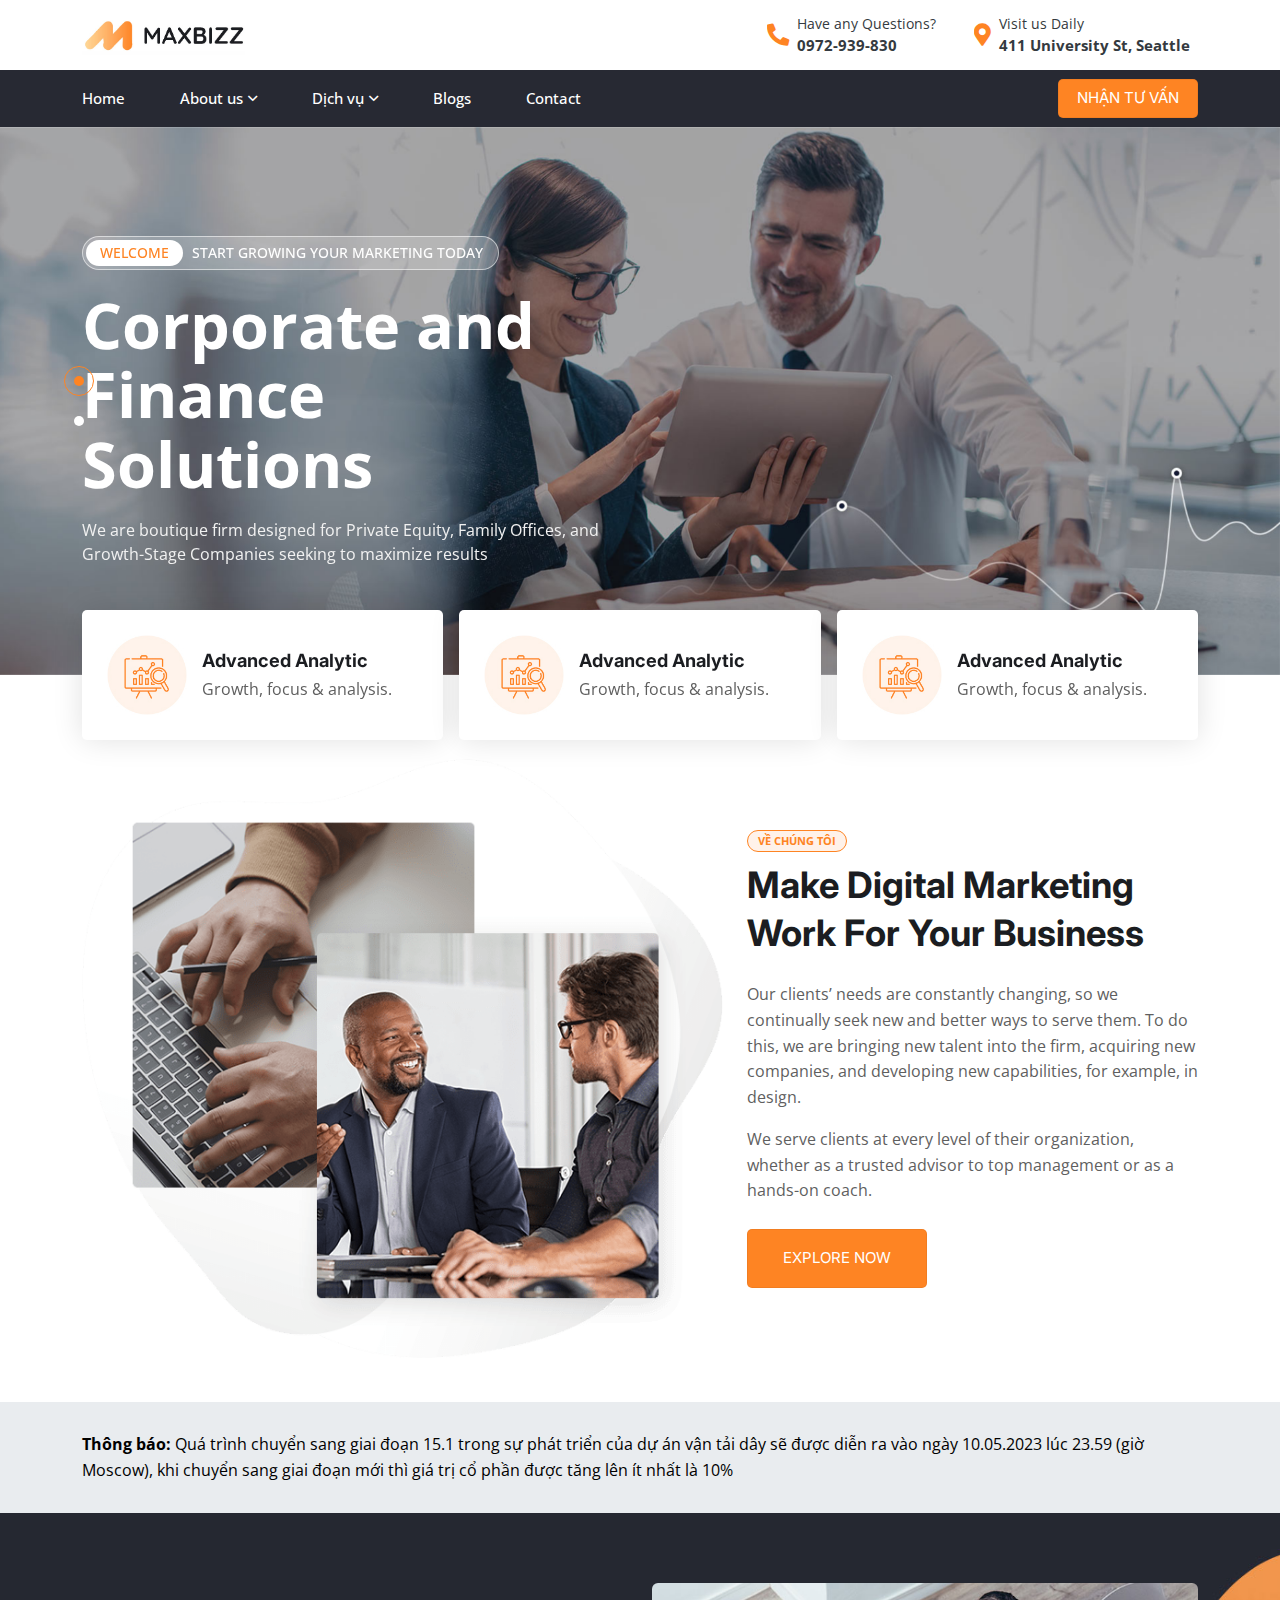
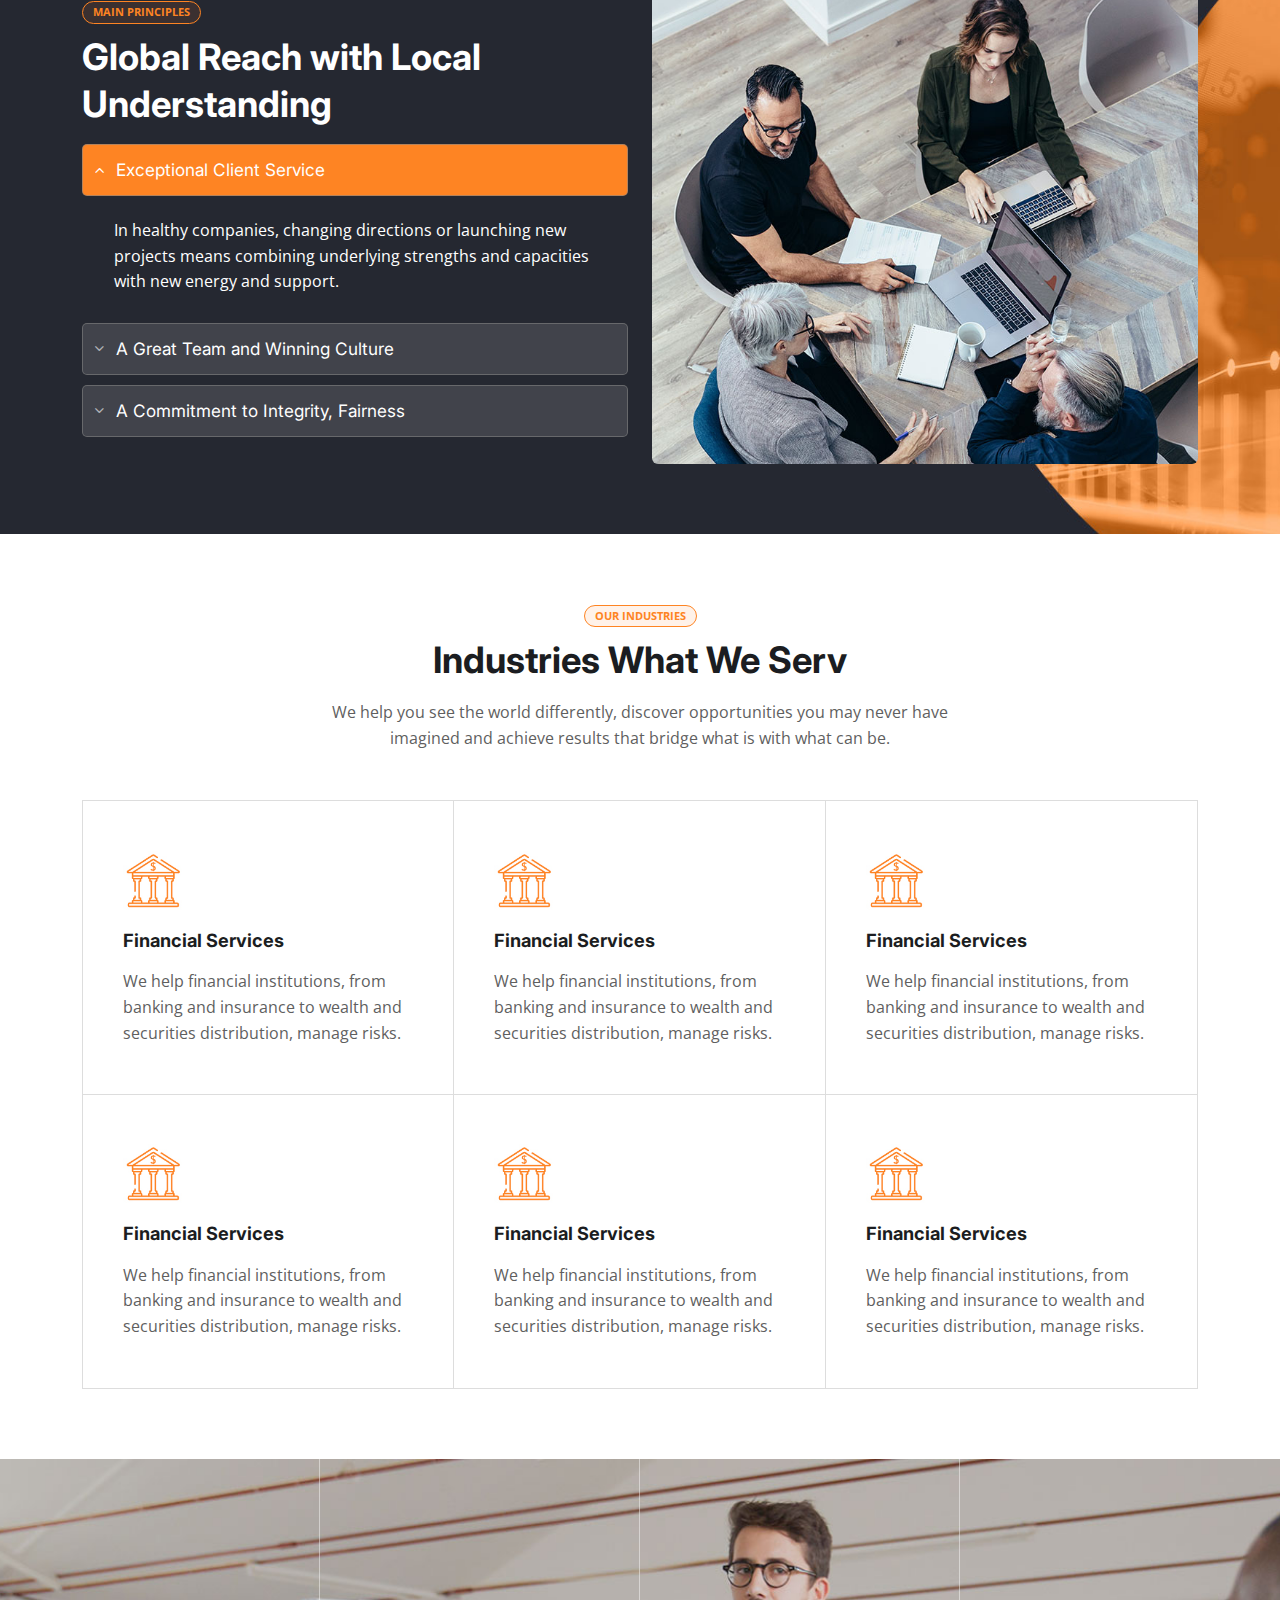
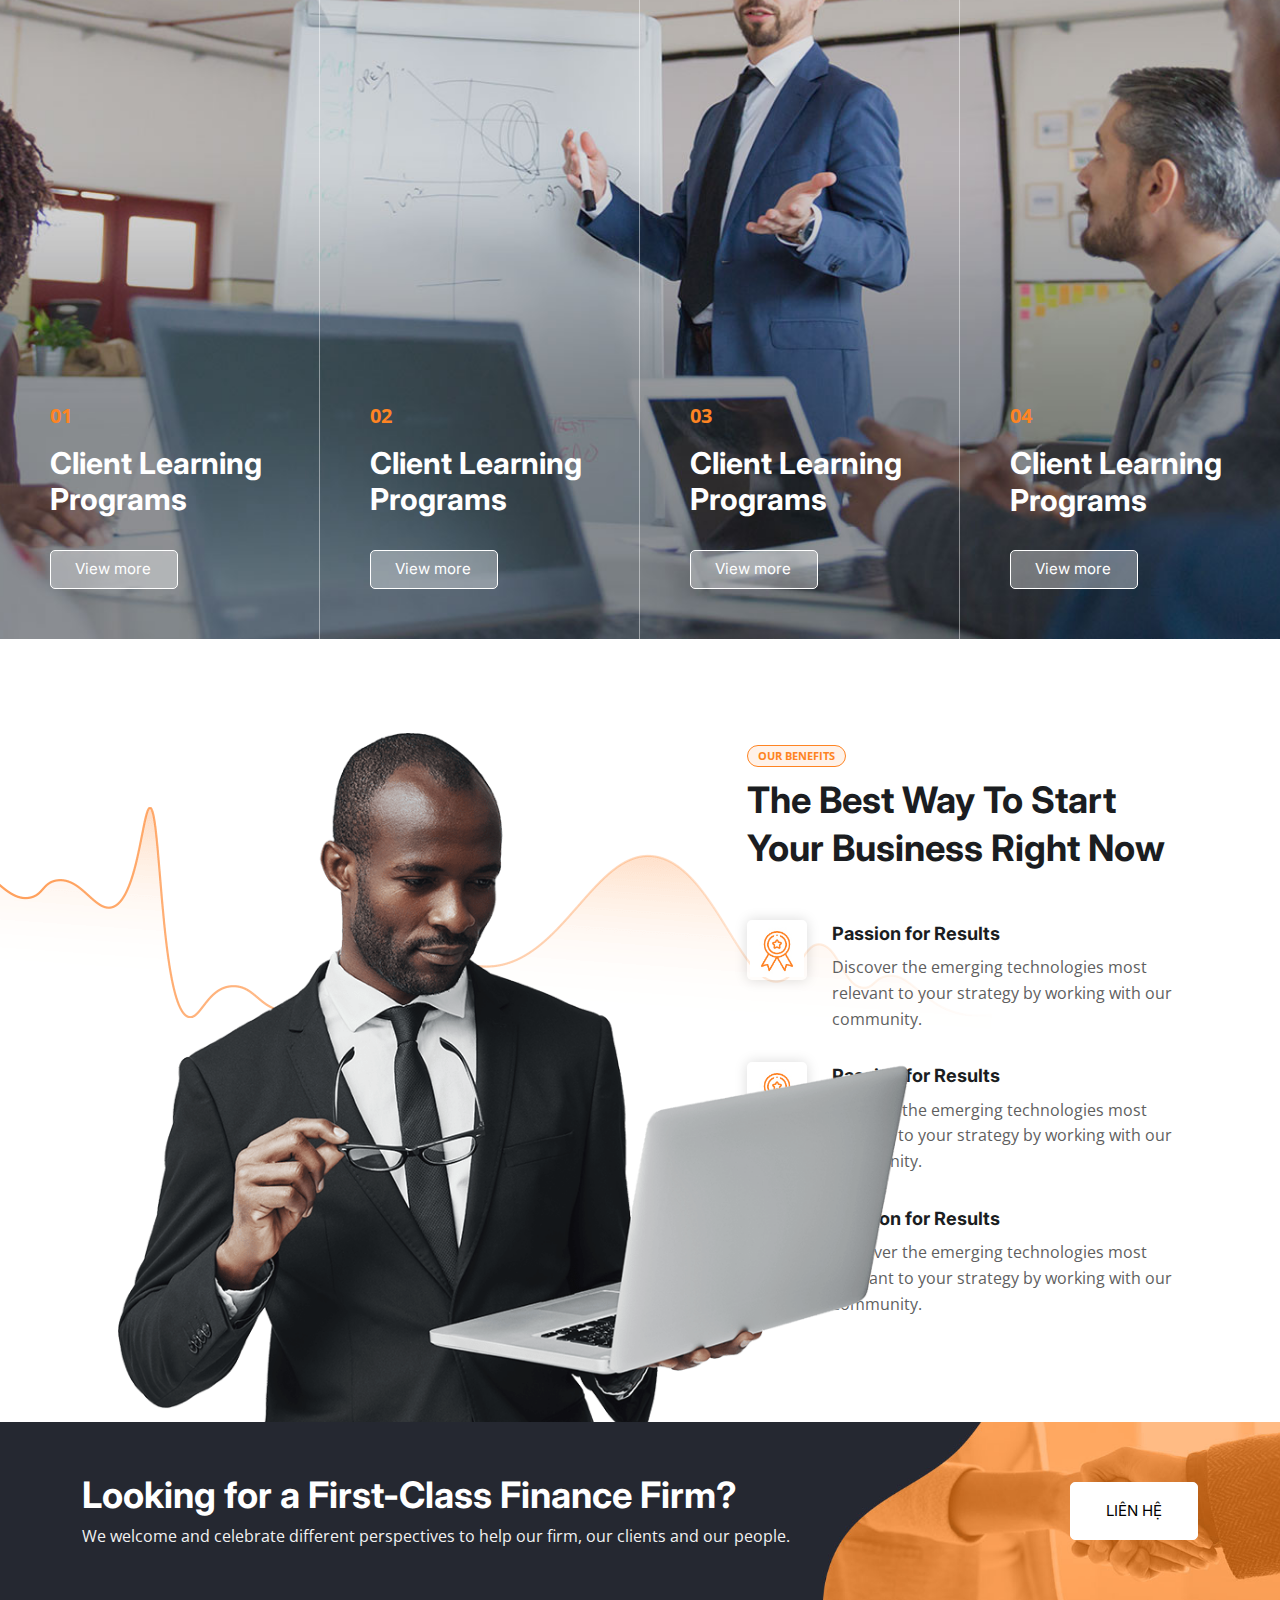
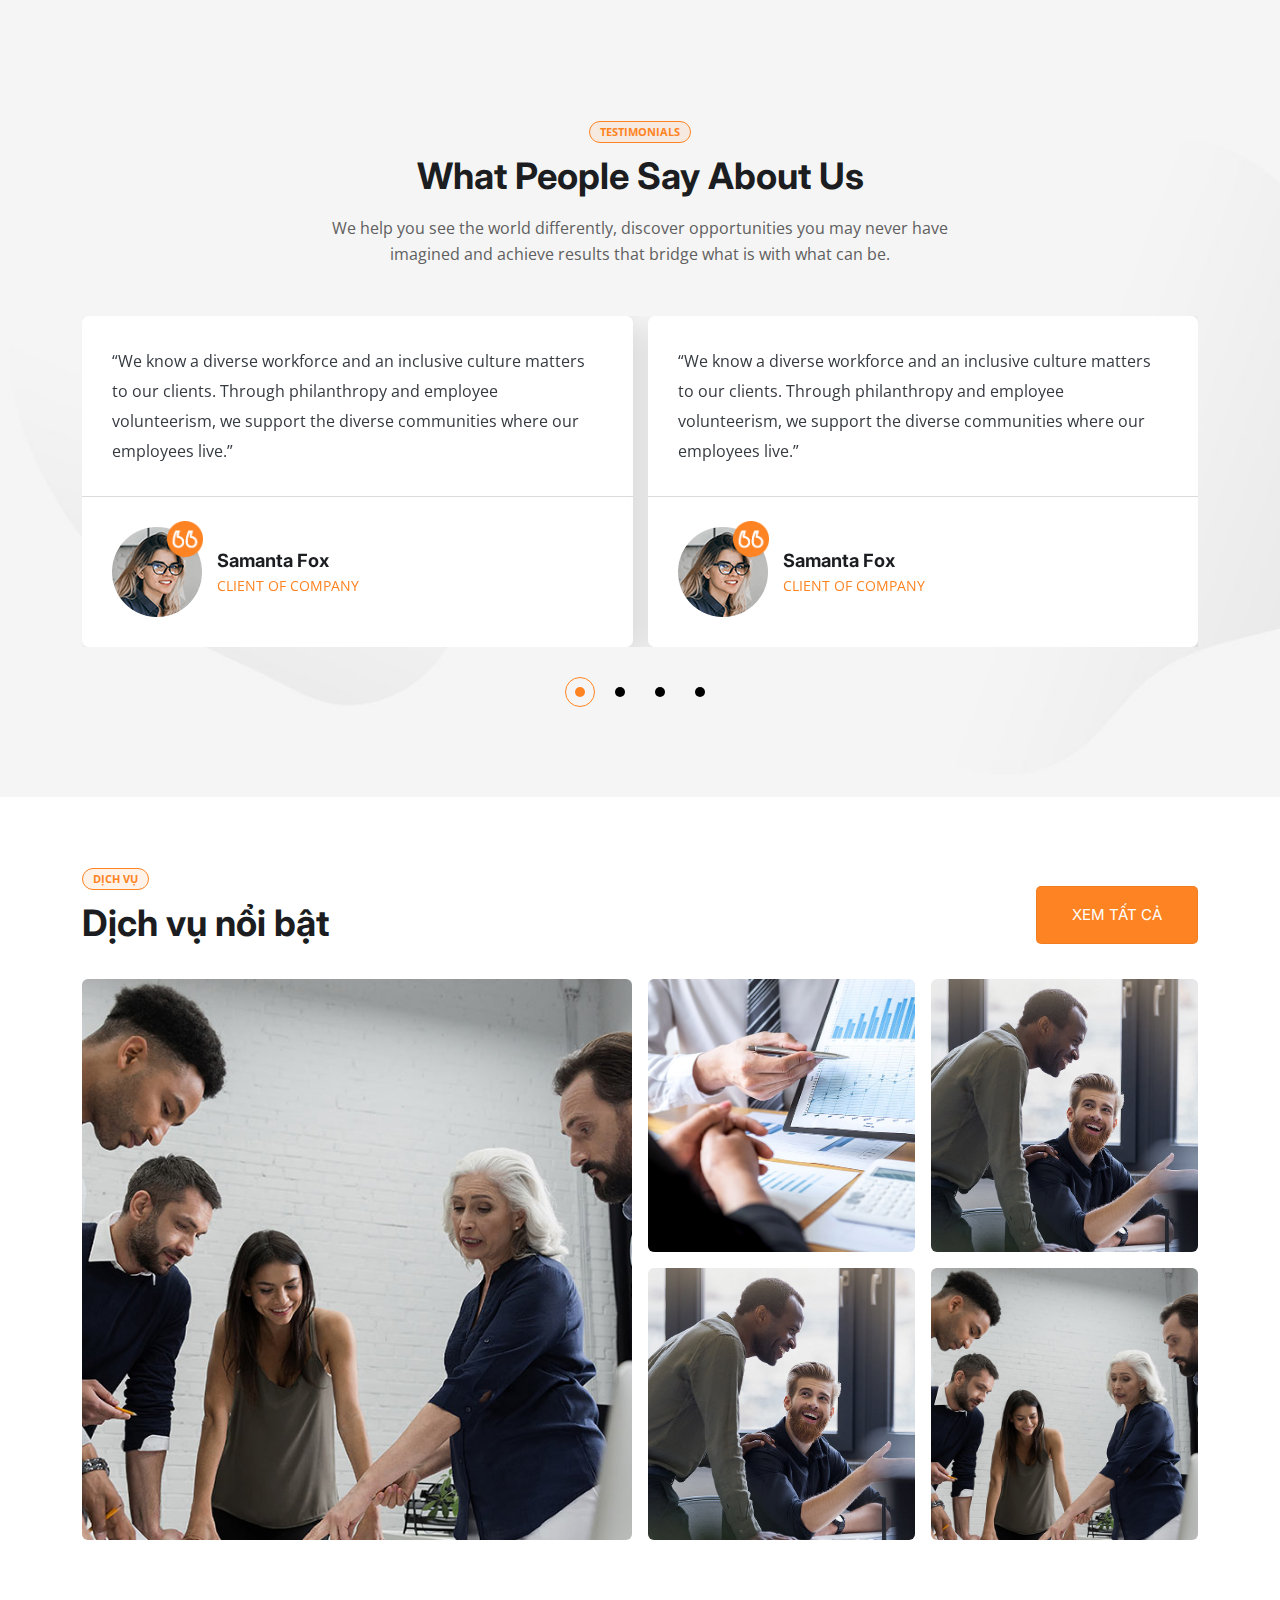
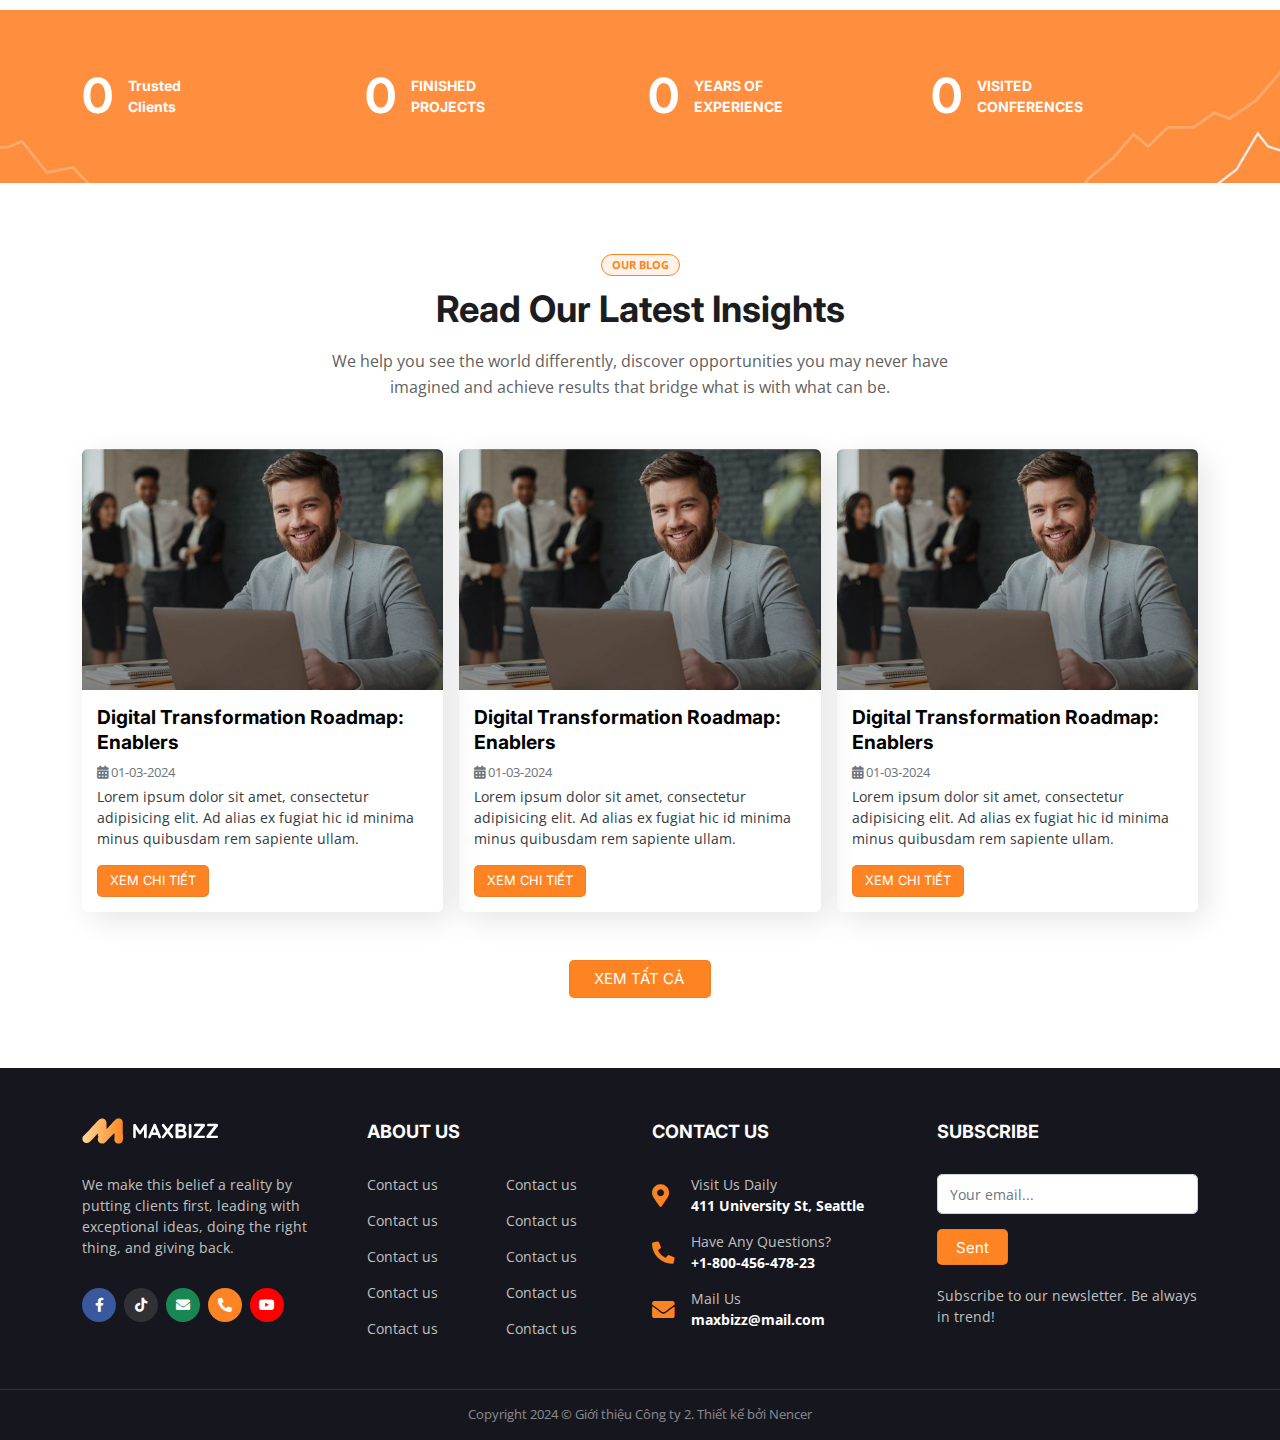
==== commit 278ecfa0: "Update" ====
--- a/index.html
+++ b/index.html
@@ -316,6 +316,14 @@
 	</div>
 	<div class="section-gap section-logos">
 		<div class="container">
+			<div class="section-heading mb-0">
+				<div class="heading-desc text-black mb-0">
+					<strong>Thông báo:</strong> Quá trình chuyển sang giai đoạn 15.1 trong sự phát triển của dự án vận
+					                            tải dây sẽ được diễn ra vào ngày 10.05.2023 lúc 23.59 (giờ Moscow), khi
+					                            chuyển sang giai đoạn mới thì giá trị cổ phần được tăng lên ít nhất là 10%
+				</div>
+			</div>
+			<!--
 			<div class="slider-theme position-relative" id="slider-logos">
 				<div class="swiper">
 					<div class="swiper-wrapper">
@@ -392,6 +400,7 @@
 					</div>
 				</div>
 			</div>
+			-->
 		</div>
 	</div>
 	<div class="section-gap section-principles"
